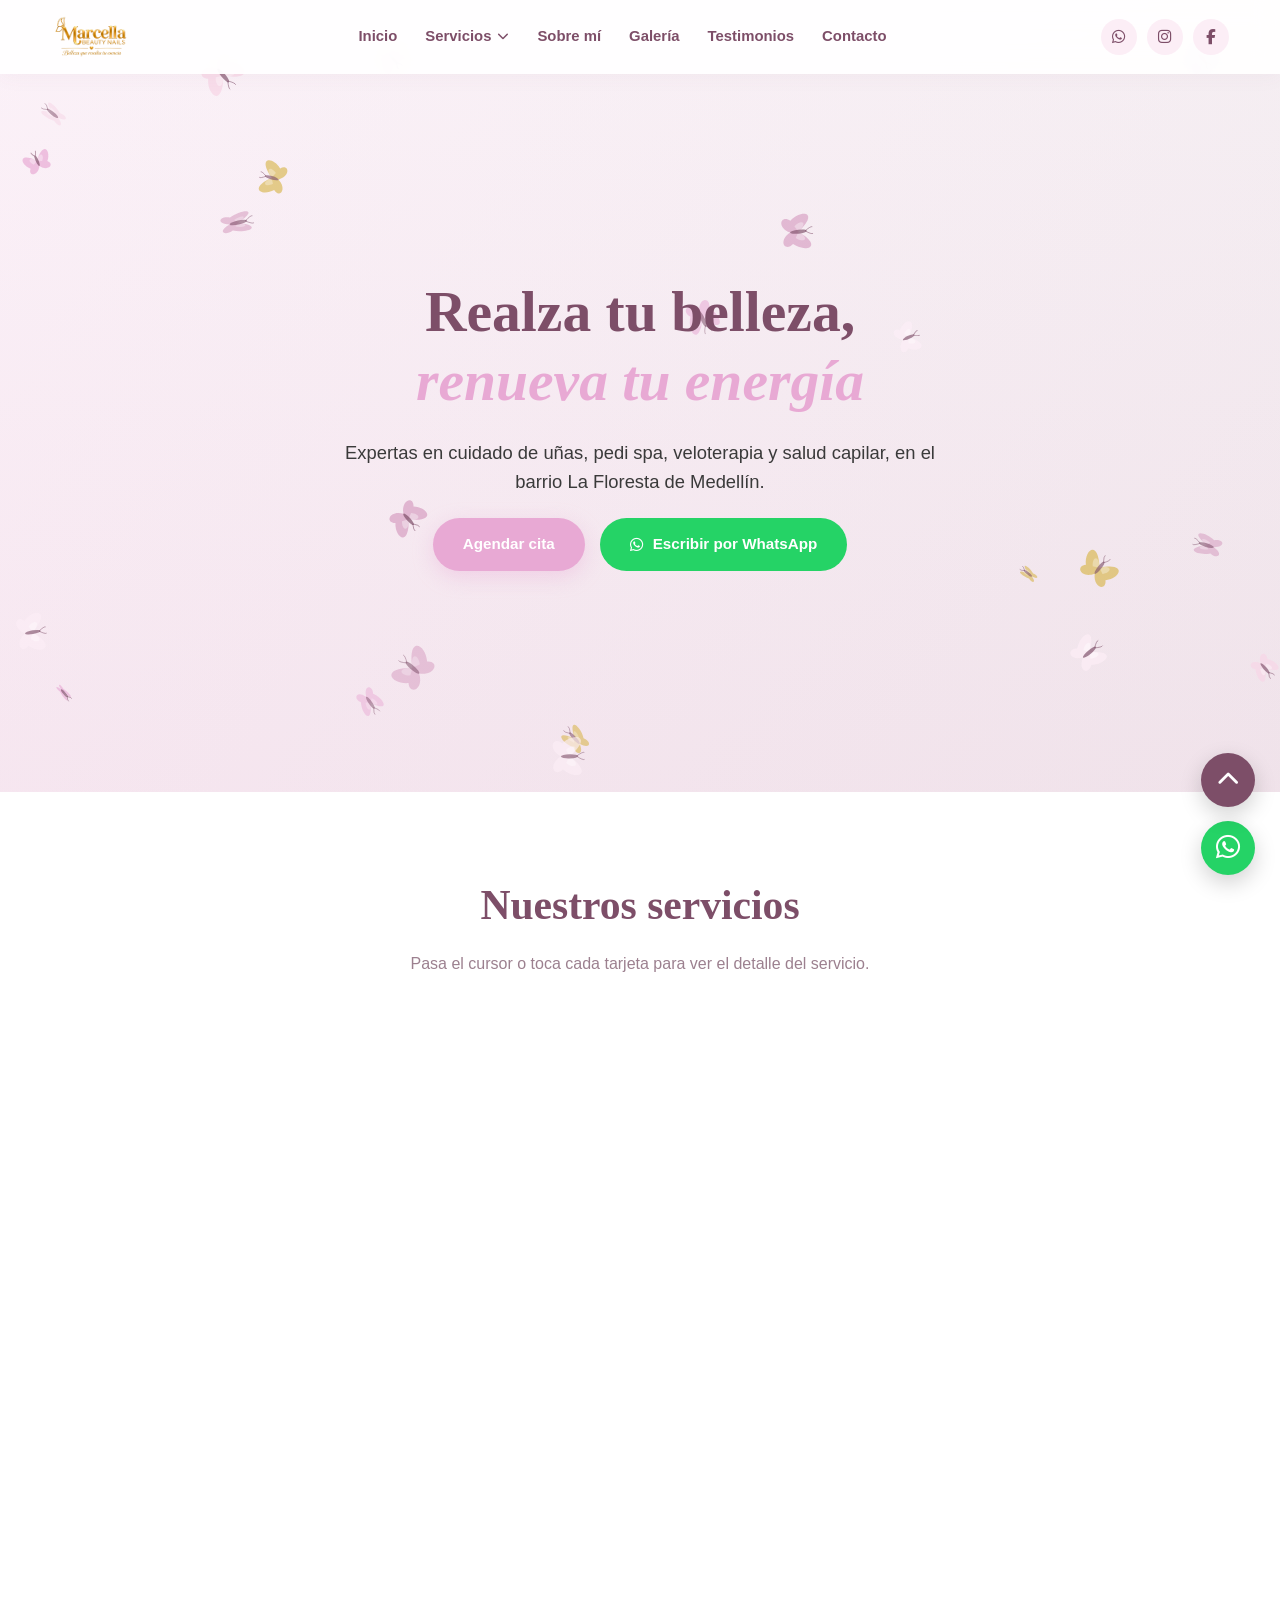
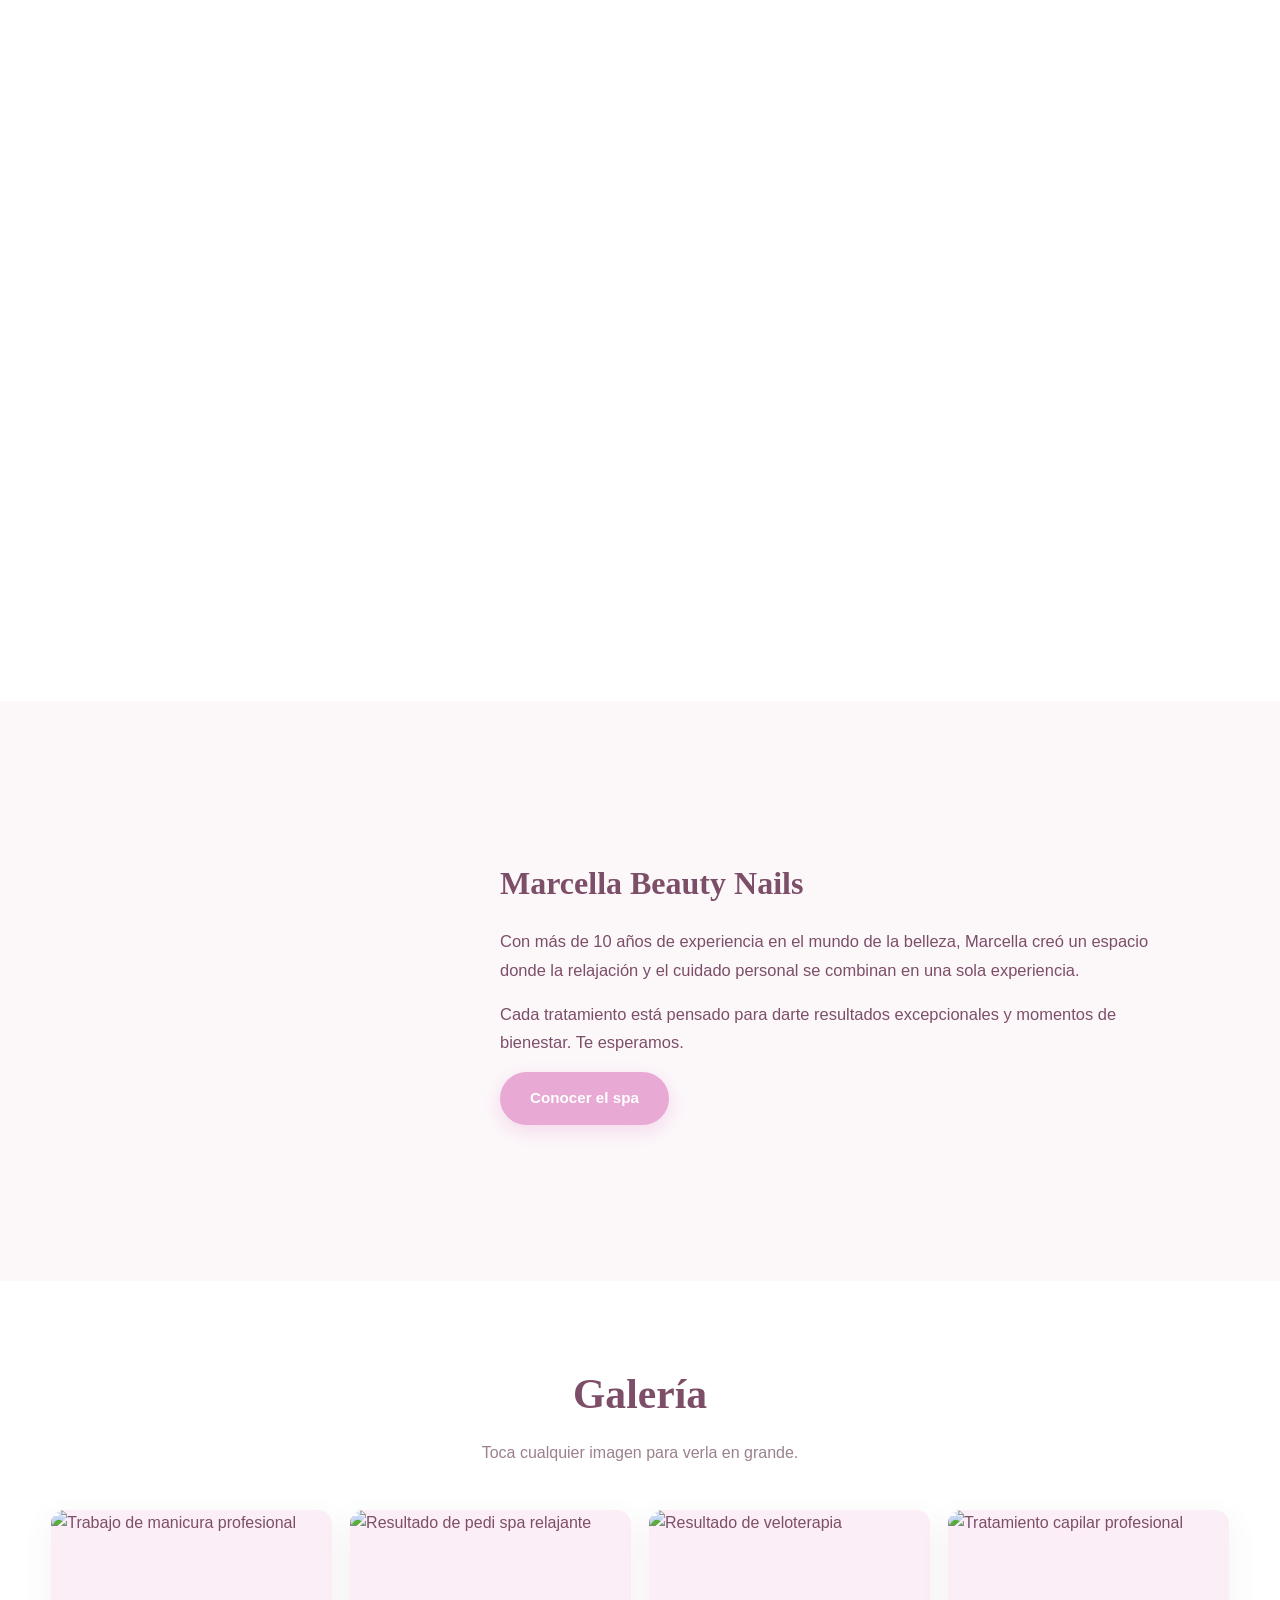
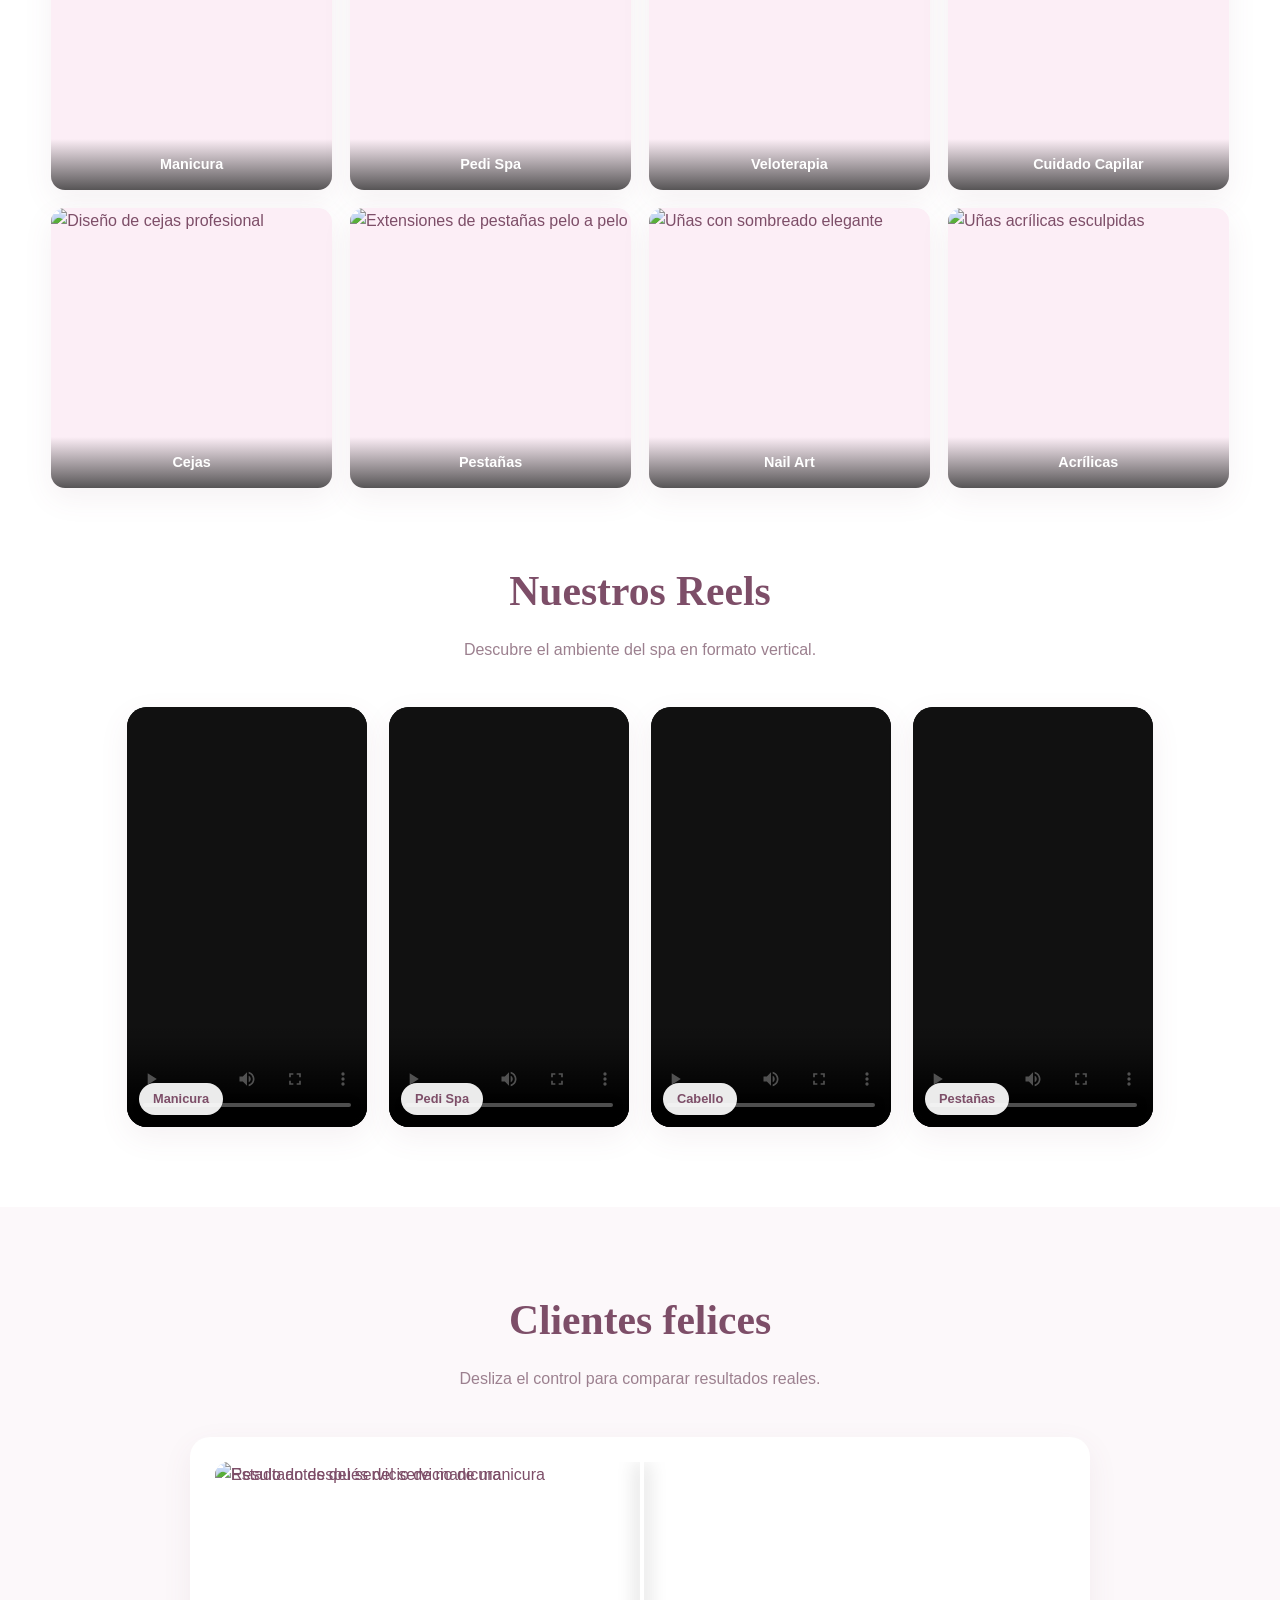
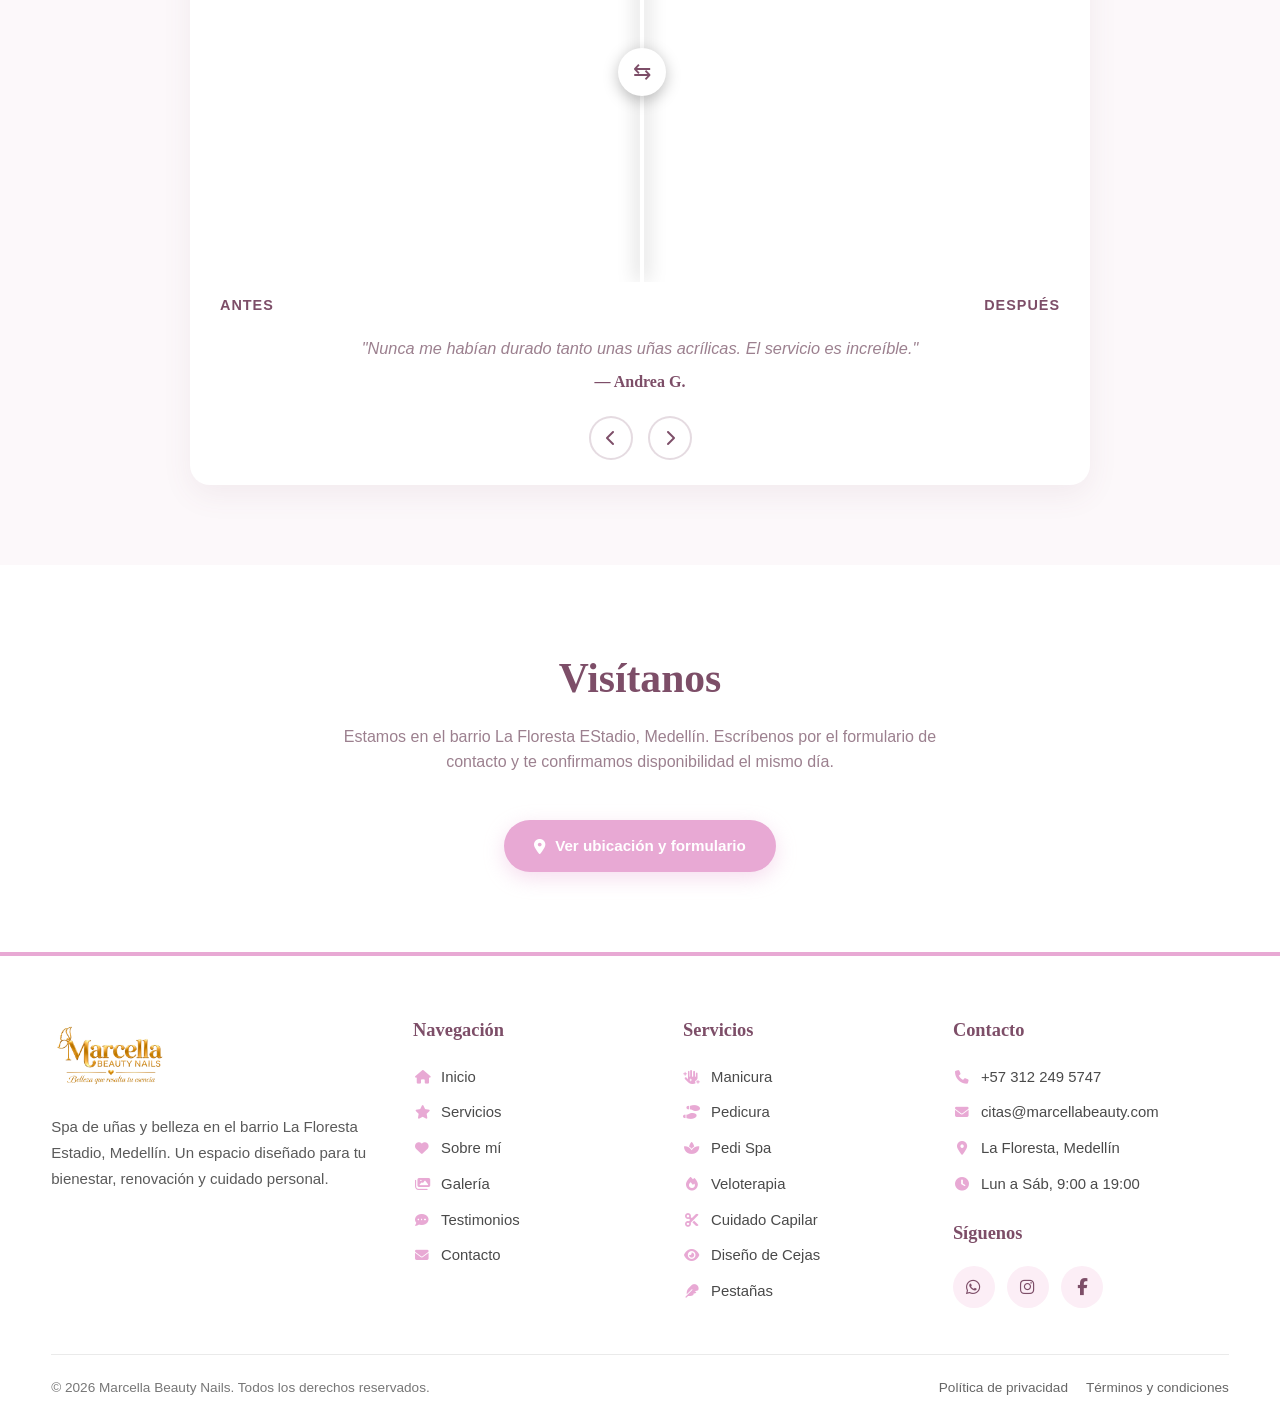
==== index.html @ b8d03c91 "Mejoras de diseño e interactividad aplicadas por Antigravity" ====
<!DOCTYPE html>
<html lang="es">
<head>
  <meta charset="UTF-8" />
  <meta name="viewport" content="width=device-width, initial-scale=1.0" />

  <!-- ================= SEO LOCAL + OPEN GRAPH ================= -->
  <title>Marcella Beauty Nails | Spa de uñas y belleza en Medellín</title>
  <meta name="description" content="Spa de uñas y belleza en el barrio La Floresta, Medellín. Manicura, pedicura, pedi spa, veloterapia, cabello, cejas y pestañas." />
  <meta property="og:title" content="Marcella Beauty Nails | Spa de uñas y belleza en Medellín" />
  <meta property="og:description" content="Spa de uñas y belleza en el barrio La Floresta, Medellín." />
  <meta property="og:image" content="https://images.unsplash.com/photo-1604654894610-df63bc536371?w=1200" />
  <meta property="og:type" content="website" />
  <meta name="geo.region" content="CO-ANT" />
  <meta name="geo.placename" content="Medellín" />
  <meta name="geo.position" content="6.2608;-75.5986" />
  <meta name="ICBM" content="6.2608, -75.5986" />

  <!-- ================= CIBERSEGURIDAD (CSP + Headers) ================= -->
  <meta http-equiv="Content-Security-Policy" content="
    default-src 'self';
    script-src 'self' 'unsafe-inline' https://cdnjs.cloudflare.com https://cdn.jsdelivr.net;
    style-src 'self' 'unsafe-inline' https://fonts.googleapis.com https://cdnjs.cloudflare.com;
    font-src 'self' https://fonts.gstatic.com https://cdnjs.cloudflare.com data:;
    img-src 'self' data: https://images.unsplash.com https://cdn.jsdelivr.net;
    media-src 'self' https:;
    frame-src https://www.google.com https://maps.google.com;
    connect-src 'self' https://cdn.jsdelivr.net;
    object-src 'none';
    base-uri 'self';
    form-action 'self';
    frame-ancestors 'none';
    upgrade-insecure-requests;
  " />
  <meta http-equiv="X-Content-Type-Options" content="nosniff" />
  <meta http-equiv="X-Frame-Options" content="DENY" />
  <meta name="referrer" content="strict-origin-when-cross-origin" />

  <!-- ================= TIPOGRAFÍAS + ICONOS ================= -->
  <link rel="preconnect" href="https://fonts.googleapis.com" />
  <link rel="preconnect" href="https://fonts.gstatic.com" crossorigin />
  <link href="https://fonts.googleapis.com/css2?family=Playfair+Display:ital,wght@0,400;0,700;1,400;1,700&family=Raleway:wght@300;400;500;600;700&display=swap" rel="stylesheet" />
  <link rel="stylesheet" href="https://cdnjs.cloudflare.com/ajax/libs/font-awesome/6.5.2/css/all.min.css" crossorigin="anonymous" referrerpolicy="no-referrer" />

  <!-- Estilos del sitio -->
  <link rel="stylesheet" href="style.css" />

  <!-- ================= [ CRM/CRO SLOT 1 ] PÍXELES EN HEAD =================
       Insertar aquí: Google Ads, Facebook Pixel, TikTok Pixel, GTM
       Ej: <script async src="https://www.googletagmanager.com/gtag/js?id=G-XXXX"></script>
       ======================================================================= -->
</head>

<body>

  <!-- ============================================================
       HEADER FIJO - IDÉNTICO EN TODAS LAS PÁGINAS
       ============================================================ -->
  <header class="header">
    <div class="container">

      <!-- Logotipo (logo dorado SIN contenedor circular) -->
      <div class="logo">
        <a href="index.html#inicio" class="logo-link" aria-label="Ir al inicio">
          <img src="img/logo_transparente_dorado_spa.png" alt="Marcella Beauty Nails - Spa de uñas en Medellín" class="logo-img" />
          <span class="logo-text"><span></span></span>
        </a>
      </div>

      <!-- Menú de navegación -->
      <nav class="nav" id="nav" aria-label="Menú principal">
        <ul>
          <li><a href="index.html#inicio">Inicio</a></li>
          <li class="dropdown">
            <a href="#" class="dropdown-toggle" aria-haspopup="true" aria-expanded="false">
              Servicios <i class="fa-solid fa-chevron-down" aria-hidden="true"></i>
            </a>
            <ul class="dropdown-menu">
              <li><a href="manicura.html">Manicura</a></li>
              <li><a href="pedicura.html">Pedicura</a></li>
              <li><a href="pedi_spa.html">Pedi Spa</a></li>
              <li><a href="veloterapia.html">Veloterapia</a></li>
              <li><a href="cabello.html">Cuidado Capilar</a></li>
              <li><a href="cejas.html">Diseño de Cejas</a></li>
              <li><a href="pestanas.html">Pestañas</a></li>
            </ul>
          </li>
          <li><a href="index.html#sobre-mi">Sobre mí</a></li>
          <li><a href="index.html#galeria">Galería</a></li>
          <li><a href="index.html#testimonios">Testimonios</a></li>
          <li><a href="contacto.html">Contacto</a></li>
        </ul>

        <!-- Redes sociales dentro del menú (solo móvil) -->
        <div class="nav-redes-movil">
          <a href="https://wa.me/573122495747" target="_blank" rel="noopener noreferrer" aria-label="WhatsApp"><i class="fa-brands fa-whatsapp"></i></a>
          <a href="https://www.instagram.com/marcellabeautynails" target="_blank" rel="noopener noreferrer" aria-label="Instagram"><i class="fa-brands fa-instagram"></i></a>
          <a href="https://www.facebook.com/marcellabeautynails" target="_blank" rel="noopener noreferrer" aria-label="Facebook"><i class="fa-brands fa-facebook-f"></i></a>
        </div>
      </nav>

      <!-- Redes sociales del navegador -->
      <div class="header-redes">
        <a href="https://wa.me/573122495747" class="red-whatsapp" target="_blank" rel="noopener noreferrer" aria-label="WhatsApp"><i class="fa-brands fa-whatsapp"></i></a>
        <a href="https://www.instagram.com/marcellabeautynails" class="red-instagram" target="_blank" rel="noopener noreferrer" aria-label="Instagram"><i class="fa-brands fa-instagram"></i></a>
        <a href="https://www.facebook.com/marcellabeautynails" class="red-facebook" target="_blank" rel="noopener noreferrer" aria-label="Facebook"><i class="fa-brands fa-facebook-f"></i></a>
      </div>

      <!-- Botón menú móvil -->
      <button class="menu-toggle" id="menu-toggle" aria-label="Abrir menú" aria-expanded="false" aria-controls="nav">
        <i class="fa-solid fa-bars"></i>
      </button>
    </div>
  </header>

  <main>

    <!-- ============================================================
         HERO BANNER PRINCIPAL (con Particles.js / Mariposas)
         ============================================================ -->
    <section id="inicio" class="hero" aria-label="Portada principal">
      <div id="particles-js" aria-hidden="true"></div>
      <div class="hero-content">
        <h1 class="animate-up">Realza tu belleza, <span>renueva tu energía</span></h1>
        <p class="animate-up">Expertas en cuidado de uñas, pedi spa, veloterapia y salud capilar, en el barrio La Floresta de Medellín.</p>
        <div class="hero-acciones animate-up">
          <a href="contacto.html" class="btn btn-primary">Agendar cita</a>
          <a href="https://wa.me/573122495747?text=Hola%20Marcella%20Beauty%20Nails,%20deseo%20agendar%20una%20cita."
             class="btn btn-whatsapp" target="_blank" rel="noopener noreferrer">
            <i class="fa-brands fa-whatsapp"></i> Escribir por WhatsApp
          </a>
        </div>
      </div>
    </section>

    <!-- ============================================================
         SERVICIOS (Tarjetas Flip 3D suaves 1.2s)
         ============================================================ -->
    <section id="servicios" class="section">
      <div class="container">
        <h2 class="section-title">Nuestros servicios</h2>
        <p class="section-subtitle">Pasa el cursor o toca cada tarjeta para ver el detalle del servicio.</p>

        <div class="services-grid">

          <!-- Manicura -->
          <article class="flip-card" tabindex="0" role="button" aria-label="Manicura, pulsa para ver detalles">
            <div class="flip-card-inner">
              <div class="flip-card-front">
                <div class="card-image-wrapper">
                  <img src="https://images.unsplash.com/photo-1604654894610-df63bc536371?w=800&q=80" alt="Servicio de Manicura premium en Medellín" class="service-img" loading="lazy" />
                  <div class="service-overlay">
                    <i class="fa-solid fa-hand-sparkles"></i>
                    <h3>Manicura</h3>
                  </div>
                  <span class="card-hint"><i class="fa-solid fa-hand-pointer"></i> Toca para ver más</span>
                </div>
              </div>
              <div class="flip-card-back">
                <h3>Manicura premium</h3>
                <p>Diseños exclusivos, esmaltado semipermanente y uñas acrílicas y esculpidas con productos de alta calidad.</p>
                <a href="manicura.html" class="service-link">Ver detalles <i class="fa-solid fa-arrow-right"></i></a>
              </div>
            </div>
          </article>

          <!-- Pedicura -->
          <article class="flip-card" tabindex="0" role="button" aria-label="Pedicura, pulsa para ver detalles">
            <div class="flip-card-inner">
              <div class="flip-card-front">
                <div class="card-image-wrapper">
                  <img src="https://images.unsplash.com/photo-1519014816548-bf5fe059798b?w=800&q=80" alt="Servicio de Pedicura profesional" class="service-img" loading="lazy" />
                  <div class="service-overlay">
                    <i class="fa-solid fa-shoe-prints"></i>
                    <h3>Pedicura</h3>
                  </div>
                  <span class="card-hint"><i class="fa-solid fa-hand-pointer"></i> Toca para ver más</span>
                </div>
              </div>
              <div class="flip-card-back">
                <h3>Pedicura profesional</h3>
                <p>Limpieza profunda y embellecimiento de tus pies con técnicas avanzadas de exfoliación y limado.</p>
                <a href="pedicura.html" class="service-link">Ver detalles <i class="fa-solid fa-arrow-right"></i></a>
              </div>
            </div>
          </article>

          <!-- Pedi Spa -->
          <article class="flip-card" tabindex="0" role="button" aria-label="Pedi Spa, pulsa para ver detalles">
            <div class="flip-card-inner">
              <div class="flip-card-front">
                <div class="card-image-wrapper">
                  <img src="https://images.unsplash.com/photo-1600334089648-b0d9d3028eb2?w=800&q=80" alt="Ritual Pedi Spa relajante" class="service-img" loading="lazy" />
                  <div class="service-overlay">
                    <i class="fa-solid fa-spa"></i>
                    <h3>Pedi Spa</h3>
                  </div>
                  <span class="card-hint"><i class="fa-solid fa-hand-pointer"></i> Toca para ver más</span>
                </div>
              </div>
              <div class="flip-card-back">
                <h3>Ritual Pedi Spa</h3>
                <p>Inmersión aromática, exfoliación, mascarilla hidratante y masaje de reflexología podal.</p>
                <a href="pedi_spa.html" class="service-link">Ver detalles <i class="fa-solid fa-arrow-right"></i></a>
              </div>
            </div>
          </article>

          <!-- Veloterapia -->
          <article class="flip-card" tabindex="0" role="button" aria-label="Veloterapia, pulsa para ver detalles">
            <div class="flip-card-inner">
              <div class="flip-card-front">
                <div class="card-image-wrapper">
                  <img src="https://images.unsplash.com/photo-1560066984-138dadb4c035?w=800&q=80" alt="Servicio de Veloterapia capilar" class="service-img" loading="lazy" />
                  <div class="service-overlay">
                    <i class="fa-solid fa-fire"></i>
                    <h3>Veloterapia</h3>
                  </div>
                  <span class="card-hint"><i class="fa-solid fa-hand-pointer"></i> Toca para ver más</span>
                </div>
              </div>
              <div class="flip-card-back">
                <h3>Veloterapia capilar</h3>
                <p>Sella las puntas abiertas con calor de vela y devuelve brillo y fuerza sin cortar el largo.</p>
                <a href="veloterapia.html" class="service-link">Ver detalles <i class="fa-solid fa-arrow-right"></i></a>
              </div>
            </div>
          </article>

          <!-- Cuidado Capilar -->
          <article class="flip-card" tabindex="0" role="button" aria-label="Cuidado Capilar, pulsa para ver detalles">
            <div class="flip-card-inner">
              <div class="flip-card-front">
                <div class="card-image-wrapper">
                  <img src="https://images.unsplash.com/photo-1522337360788-8b13dee7a37e?w=800&q=80" alt="Tratamiento de Cuidado Capilar" class="service-img" loading="lazy" />
                  <div class="service-overlay">
                    <i class="fa-solid fa-scissors"></i>
                    <h3>Cuidado Capilar</h3>
                  </div>
                  <span class="card-hint"><i class="fa-solid fa-hand-pointer"></i> Toca para ver más</span>
                </div>
              </div>
              <div class="flip-card-back">
                <h3>Tratamientos capilares</h3>
                <p>Aminoácidos, queratina, colágeno y nanoterapia para reparar la fibra capilar desde adentro.</p>
                <a href="cabello.html" class="service-link">Ver detalles <i class="fa-solid fa-arrow-right"></i></a>
              </div>
            </div>
          </article>

          <!-- Diseño de Cejas -->
          <article class="flip-card" tabindex="0" role="button" aria-label="Diseño de Cejas, pulsa para ver detalles">
            <div class="flip-card-inner">
              <div class="flip-card-front">
                <div class="card-image-wrapper">
                  <img src="https://images.unsplash.com/photo-1583001931096-959e9a1a6223?w=800&q=80" alt="Servicio de Diseño de Cejas" class="service-img" loading="lazy" />
                  <div class="service-overlay">
                    <i class="fa-solid fa-eye"></i>
                    <h3>Diseño de Cejas</h3>
                  </div>
                  <span class="card-hint"><i class="fa-solid fa-hand-pointer"></i> Toca para ver más</span>
                </div>
              </div>
              <div class="flip-card-back">
                <h3>Diseño de cejas</h3>
                <p>Depilación con hilo, henna, micropigmentación y laminado para enmarcar tu mirada.</p>
                <a href="cejas.html" class="service-link">Ver detalles <i class="fa-solid fa-arrow-right"></i></a>
              </div>
            </div>
          </article>

          <!-- Pestañas -->
          <article class="flip-card" tabindex="0" role="button" aria-label="Pestañas, pulsa para ver detalles">
            <div class="flip-card-inner">
              <div class="flip-card-front">
                <div class="card-image-wrapper">
                  <img src="https://images.unsplash.com/photo-1587909209111-5097ee578ec3?w=800&q=80" alt="Extensiones de Pestañas pelo a pelo" class="service-img" loading="lazy" />
                  <div class="service-overlay">
                    <i class="fa-solid fa-feather"></i>
                    <h3>Pestañas</h3>
                  </div>
                  <span class="card-hint"><i class="fa-solid fa-hand-pointer"></i> Toca para ver más</span>
                </div>
              </div>
              <div class="flip-card-back">
                <h3>Pestañas</h3>
                <p>Extensiones pelo a pelo, lifting, tinte y laminado con productos hipoalergénicos.</p>
                <a href="pestanas.html" class="service-link">Ver detalles <i class="fa-solid fa-arrow-right"></i></a>
              </div>
            </div>
          </article>

        </div>
      </div>
    </section>

    <!-- ============================================================
         SOBRE MÍ
         ============================================================ -->
    <section id="sobre-mi" class="section section-alt">
      <div class="container">
        <div class="about-container">

          <article class="flip-card perfil-card" tabindex="0" role="button" aria-label="Tarjeta de Marcella, pulsa para ver su historia">
            <div class="flip-card-inner">
              <div class="flip-card-front">
                <div class="card-image-wrapper">
                  <img src="https://images.unsplash.com/photo-1595950653106-6c9ebd614d3a?w=800&q=80" alt="Marcella, fundadora del spa" class="service-img" loading="lazy" />
                  <div class="service-overlay">
                    <i class="fa-solid fa-heart"></i>
                    <h3>Marcella</h3>
                    <p class="overlay-rol">Fundadora del spa</p>
                  </div>
                  <span class="card-hint"><i class="fa-solid fa-hand-pointer"></i> Toca para ver más</span>
                </div>
              </div>
              <div class="flip-card-back">
                <h3>Su historia</h3>
                <p>Más de 10 años dedicados a la belleza y al cuidado de las manos. Cada cita es un momento pensado para ti.</p>
                <a href="contacto.html" class="service-link">Agendar cita <i class="fa-solid fa-arrow-right"></i></a>
              </div>
            </div>
          </article>

          <div class="about-text-block">
            <h2>Marcella Beauty Nails</h2>
            <p>Con más de 10 años de experiencia en el mundo de la belleza, Marcella creó un espacio donde la relajación y el cuidado personal se combinan en una sola experiencia.</p>
            <p>Cada tratamiento está pensado para darte resultados excepcionales y momentos de bienestar. Te esperamos.</p>
            <a href="contacto.html" class="btn btn-primary">Conocer el spa</a>
          </div>
        </div>
      </div>
    </section>

    <!-- ============================================================
         GALERÍA (con Modal expandible)
         ============================================================ -->
    <section id="galeria" class="section">
      <div class="container">
        <h2 class="section-title">Galería</h2>
        <p class="section-subtitle">Toca cualquier imagen para verla en grande.</p>

        <div class="gallery-grid">
          <div class="gallery-item" data-title="Trabajo de Manicura" tabindex="0" role="button" aria-label="Ver imagen Trabajo de Manicura en grande">
            <img src="https://images.unsplash.com/photo-1604654894610-df63bc536371?w=800&q=80" alt="Trabajo de manicura profesional" loading="lazy" />
            <span class="gallery-caption">Manicura</span>
          </div>
          <div class="gallery-item" data-title="Pedi Spa Relajante" tabindex="0" role="button" aria-label="Ver imagen Pedi Spa Relajante en grande">
            <img src="https://images.unsplash.com/photo-1600334089648-b0d9d3028eb2?w=800&q=80" alt="Resultado de pedi spa relajante" loading="lazy" />
            <span class="gallery-caption">Pedi Spa</span>
          </div>
          <div class="gallery-item" data-title="Resultado de Veloterapia" tabindex="0" role="button" aria-label="Ver imagen Resultado de Veloterapia en grande">
            <img src="https://images.unsplash.com/photo-1560066984-138dadb4c035?w=800&q=80" alt="Resultado de veloterapia" loading="lazy" />
            <span class="gallery-caption">Veloterapia</span>
          </div>
          <div class="gallery-item" data-title="Tratamiento Capilar" tabindex="0" role="button" aria-label="Ver imagen Tratamiento Capilar en grande">
            <img src="https://images.unsplash.com/photo-1522337360788-8b13dee7a37e?w=800&q=80" alt="Tratamiento capilar profesional" loading="lazy" />
            <span class="gallery-caption">Cuidado Capilar</span>
          </div>
          <div class="gallery-item" data-title="Diseño de Cejas" tabindex="0" role="button" aria-label="Ver imagen Diseño de Cejas en grande">
            <img src="https://images.unsplash.com/photo-1583001931096-959e9a1a6223?w=800&q=80" alt="Diseño de cejas profesional" loading="lazy" />
            <span class="gallery-caption">Cejas</span>
          </div>
          <div class="gallery-item" data-title="Extensiones de Pestañas" tabindex="0" role="button" aria-label="Ver imagen Extensiones de Pestañas en grande">
            <img src="https://images.unsplash.com/photo-1587909209111-5097ee578ec3?w=800&q=80" alt="Extensiones de pestañas pelo a pelo" loading="lazy" />
            <span class="gallery-caption">Pestañas</span>
          </div>
          <div class="gallery-item" data-title="Uñas con Sombreado" tabindex="0" role="button" aria-label="Ver imagen Uñas con Sombreado en grande">
            <img src="https://images.unsplash.com/photo-1632345031435-8727f6897d53?w=800&q=80" alt="Uñas con sombreado elegante" loading="lazy" />
            <span class="gallery-caption">Nail Art</span>
          </div>
          <div class="gallery-item" data-title="Uñas Acrílicas" tabindex="0" role="button" aria-label="Ver imagen Uñas Acrílicas en grande">
            <img src="https://images.unsplash.com/photo-1610992015732-2449b76344bc?w=800&q=80" alt="Uñas acrílicas esculpidas" loading="lazy" />
            <span class="gallery-caption">Acrílicas</span>
          </div>
        </div>

        <!-- ============================================================
             VIDEOS VERTICALES (Reels) - 4 contenedores nativos HTML5
             ============================================================ -->
        <h2 class="section-title" style="margin-top:70px;">Nuestros Reels</h2>
        <p class="section-subtitle">Descubre el ambiente del spa en formato vertical.</p>

        <div class="videos-grid">
          <div class="video-item">
            <video controls preload="metadata" playsinline poster="https://images.unsplash.com/photo-1604654894610-df63bc536371?w=600&q=80">
              <source src="videos/reel-manicura.mp4" type="video/mp4" />
              Tu navegador no soporta el elemento video.
            </video>
            <span class="video-label">Manicura</span>
          </div>
          <div class="video-item">
            <video controls preload="metadata" playsinline poster="https://images.unsplash.com/photo-1600334089648-b0d9d3028eb2?w=600&q=80">
              <source src="videos/reel-pedispa.mp4" type="video/mp4" />
              Tu navegador no soporta el elemento video.
            </video>
            <span class="video-label">Pedi Spa</span>
          </div>
          <div class="video-item">
            <video controls preload="metadata" playsinline poster="https://images.unsplash.com/photo-1522337360788-8b13dee7a37e?w=600&q=80">
              <source src="videos/reel-cabello.mp4" type="video/mp4" />
              Tu navegador no soporta el elemento video.
            </video>
            <span class="video-label">Cabello</span>
          </div>
          <div class="video-item">
            <video controls preload="metadata" playsinline poster="https://images.unsplash.com/photo-1587909209111-5097ee578ec3?w=600&q=80">
              <source src="videos/reel-pestanas.mp4" type="video/mp4" />
              Tu navegador no soporta el elemento video.
            </video>
            <span class="video-label">Pestañas</span>
          </div>
        </div>
      </div>
    </section>

    <!-- ============================================================
         TESTIMONIOS - Carrusel Antes y Después
         ============================================================ -->
    <section id="testimonios" class="section section-alt">
      <div class="container">
        <h2 class="section-title">Clientes felices</h2>
        <p class="section-subtitle">Desliza el control para comparar resultados reales.</p>

        <div class="antes-despues">
          <div class="ad-slider" id="ad-slider" role="slider" aria-label="Comparador Antes y Después" aria-valuemin="0" aria-valuemax="100" aria-valuenow="50" tabindex="0">
            <img class="ad-img despues" id="ad-despues" src="https://images.unsplash.com/photo-1604654894610-df63bc536371?w=1200&q=80" alt="Resultado después del servicio de manicura" />
            <img class="ad-img antes"   id="ad-antes"   src="https://images.unsplash.com/photo-1610992015732-2449b76344bc?w=1200&q=80" alt="Estado antes del servicio de manicura" />
            <div class="ad-handle" id="ad-handle" aria-hidden="true"></div>
          </div>
          <div class="ad-labels"><span>ANTES</span><span>DESPUÉS</span></div>

          <p class="testimonial-text" id="ad-testimonio">"Nunca me habían durado tanto unas uñas acrílicas. El servicio es increíble."</p>
          <p class="testimonial-author" id="ad-autor">— Andrea G.</p>

          <div class="ad-nav">
            <button type="button" class="ad-prev" aria-label="Testimonio anterior"><i class="fa-solid fa-chevron-left"></i></button>
            <button type="button" class="ad-next" aria-label="Testimonio siguiente"><i class="fa-solid fa-chevron-right"></i></button>
          </div>
        </div>
      </div>
    </section>

    <!-- ============================================================
         ACCESO A CONTACTO / UBICACIÓN
         ============================================================ -->
    <section class="section" id="ubicacion">
      <div class="container">
        <h2 class="section-title">Visítanos</h2>
        <p class="section-subtitle">Estamos en el barrio La Floresta EStadio, Medellín. Escríbenos por el formulario de contacto y te confirmamos disponibilidad el mismo día.</p>
        <div style="text-align:center;">
          <a href="contacto.html" class="btn btn-primary">
            <i class="fa-solid fa-location-dot"></i> Ver ubicación y formulario
          </a>
        </div>
      </div>
    </section>

  </main>

  <!-- ============================================================
       FOOTER BLANCO - IDÉNTICO EN TODAS LAS PÁGINAS
       ============================================================ -->
  <footer class="footer">
    <div class="container">
      <div class="footer-columns-grid">

        <!-- Columna 1: Marca -->
        <div class="footer-col footer-brand">
          <a href="index.html#inicio" aria-label="Ir al inicio">
            <img src="img/logo_transparente_dorado_spa.png" alt="Marcella Beauty Nails - Logo dorado" class="footer-logo" />
          </a>
          <p>Spa de uñas y belleza en el barrio La Floresta Estadio, Medellín. Un espacio diseñado para tu bienestar, renovación y cuidado personal.</p>
        </div>

        <!-- Columna 2: Navegación -->
        <div class="footer-col">
          <h3>Navegación</h3>
          <ul class="footer-menu">
            <li><a href="index.html#inicio"><i class="fa-solid fa-house"></i> Inicio</a></li>
            <li><a href="index.html#servicios"><i class="fa-solid fa-star"></i> Servicios</a></li>
            <li><a href="index.html#sobre-mi"><i class="fa-solid fa-heart"></i> Sobre mí</a></li>
            <li><a href="index.html#galeria"><i class="fa-solid fa-images"></i> Galería</a></li>
            <li><a href="index.html#testimonios"><i class="fa-solid fa-comment-dots"></i> Testimonios</a></li>
            <li><a href="contacto.html"><i class="fa-solid fa-envelope"></i> Contacto</a></li>
          </ul>
        </div>

        <!-- Columna 3: Servicios -->
        <div class="footer-col">
          <h3>Servicios</h3>
          <ul class="footer-menu">
            <li><a href="manicura.html"><i class="fa-solid fa-hand-sparkles"></i> Manicura</a></li>
            <li><a href="pedicura.html"><i class="fa-solid fa-shoe-prints"></i> Pedicura</a></li>
            <li><a href="pedi_spa.html"><i class="fa-solid fa-spa"></i> Pedi Spa</a></li>
            <li><a href="veloterapia.html"><i class="fa-solid fa-fire"></i> Veloterapia</a></li>
            <li><a href="cabello.html"><i class="fa-solid fa-scissors"></i> Cuidado Capilar</a></li>
            <li><a href="cejas.html"><i class="fa-solid fa-eye"></i> Diseño de Cejas</a></li>
            <li><a href="pestanas.html"><i class="fa-solid fa-feather"></i> Pestañas</a></li>
          </ul>
        </div>

        <!-- Columna 4: Contacto + Redes -->
        <div class="footer-col">
          <h3>Contacto</h3>
          <ul class="footer-menu">
            <li><a href="tel:+573122495747"><i class="fa-solid fa-phone"></i> +57 312 249 5747</a></li>
            <li><a href="mailto:citas@marcellabeauty.com"><i class="fa-solid fa-envelope"></i> citas@marcellabeauty.com</a></li>
            <li><a href="https://maps.google.com/?q=Marcella+Beauty+Nails+La+Floresta+Medellin" target="_blank" rel="noopener noreferrer"><i class="fa-solid fa-location-dot"></i> La Floresta, Medellín</a></li>
            <li><a href="contacto.html"><i class="fa-solid fa-clock"></i> Lun a Sáb, 9:00 a 19:00</a></li>
          </ul>

          <h3 class="footer-siguenos-titulo">Síguenos</h3>
          <div class="footer-social-icons">
            <a href="https://wa.me/573122495747" class="red-whatsapp" target="_blank" rel="noopener noreferrer" aria-label="WhatsApp"><i class="fa-brands fa-whatsapp"></i></a>
            <a href="https://www.instagram.com/marcellabeautynails" class="red-instagram" target="_blank" rel="noopener noreferrer" aria-label="Instagram"><i class="fa-brands fa-instagram"></i></a>
            <a href="https://www.facebook.com/marcellabeautynails" class="red-facebook" target="_blank" rel="noopener noreferrer" aria-label="Facebook"><i class="fa-brands fa-facebook-f"></i></a>
          </div>
        </div>
      </div>

      <div class="footer-bottom">
        <p>&copy; 2026 Marcella Beauty Nails. Todos los derechos reservados.</p>
        <nav aria-label="Enlaces legales">
          <a href="politicas_privacidad.pdf" target="_blank" rel="noopener noreferrer">Política de privacidad</a>
          <a href="terminos_condiciones.pdf" target="_blank" rel="noopener noreferrer">Términos y condiciones</a>
        </nav>
      </div>
    </div>
  </footer>

  <!-- ============================================================
       MODAL GALERÍA
       ============================================================ -->
  <div class="modal-galeria" id="modal-galeria" role="dialog" aria-modal="true" aria-labelledby="modal-titulo">
    <div class="modal-content">
      <button type="button" class="modal-close" id="modal-close" aria-label="Cerrar imagen">
        <i class="fa-solid fa-xmark"></i>
      </button>
      <img id="modal-img" src="" alt="" />
      <h3 class="modal-title" id="modal-titulo"></h3>
    </div>
  </div>

  <!-- ============================================================
       BOTONES FLOTANTES
       ============================================================ -->
  <div class="scroll-buttons-container">
    <a href="https://wa.me/573122495747?text=Hola%20Marcella%20Beauty%20Nails,%20deseo%20agendar%20una%20cita."
       class="btn-float float-whatsapp" target="_blank" rel="noopener noreferrer" aria-label="Escribir por WhatsApp">
      <i class="fa-brands fa-whatsapp"></i>
    </a>
    <button type="button" class="btn-float float-top" id="btnArriba" aria-label="Volver arriba">
      <i class="fa-solid fa-chevron-up"></i>
    </button>
  </div>

  <!-- ================= LIBRERÍAS EXTERNAS (defer / async) ================= -->
  <script defer src="https://cdn.jsdelivr.net/particles.js/2.0.0/particles.min.js"></script>
  <script defer src="script.js"></script>

  <!-- ================= [ CRM/CRO SLOT 2 ] PÍXELES AL CIERRE =================
       Insertar aquí: Hotjar, Microsoft Clarity, chatbox (Tidio/Crisp), eventos de conversión
       Ej: <script async src="https://static.hotjar.com/c/hotjar-XXXX.js?sv=6"></script>
       ======================================================================== -->
</body>
</html>
---- style.css ----
/* =========================================================================
   MARCELLA BEAUTY NAILS - HOJA DE ESTILOS ÚNICA v2
   Corrección de páginas de detalle + coherencia visual
   ========================================================================= */

/* ================= 01. VARIABLES Y RESET ================= */
:root {
  --color-principal: #e8a9d4;
  --color-secundario: #7d4e68;
  --color-acento: #fceef6;
  --color-blanco: #ffffff;
  --color-gris-claro: #fcf8fa;
  --color-texto-suave: #9c808f;
  --color-grafito: #3a3a3a;
  --color-whatsapp: #25d366;
  --color-whatsapp-hover: #20ba59;
  --fuente-titulos: 'Playfair Display', Georgia, serif;
  --fuente-cuerpo: 'Raleway', 'Segoe UI', sans-serif;
  --transicion: all 0.3s cubic-bezier(0.25, 0.8, 0.25, 1);
  --transicion-lenta: transform 1.2s ease-in-out;
  --sombra-premium: 0 10px 30px rgba(125, 78, 104, 0.08);
  --sombra-hover: 0 15px 35px rgba(125, 78, 104, 0.15);
  --radio: 16px;
  /* [MEJORA PASO 5]: Altura proporcional reducida del header (de 100px a 76px) para un diseño más estilizado */
  --alto-header: 76px;
}

* { margin: 0; padding: 0; box-sizing: border-box; }

html {
  scroll-behavior: smooth;
  font-size: 16px;
  scroll-padding-top: var(--alto-header);
}

body {
  font-family: var(--fuente-cuerpo);
  color: var(--color-secundario);
  background-color: var(--color-blanco);
  line-height: 1.6;
  overflow-x: hidden;
}

img { max-width: 100%; height: auto; display: block; }
a { text-decoration: none; color: inherit; }
ul { list-style: none; }
button { font-family: inherit; cursor: pointer; }

/* ================= 02. UTILIDADES BASE ================= */
.container { width: min(1200px, 92%); margin: 0 auto; }

.section { padding: 80px 0; }
.section-alt { background-color: var(--color-gris-claro); }

.section-title {
  font-family: var(--fuente-titulos);
  font-size: clamp(1.9rem, 4vw, 2.6rem);
  text-align: center;
  margin-bottom: 12px;
  color: var(--color-secundario);
}

.section-subtitle {
  text-align: center;
  color: var(--color-texto-suave);
  max-width: 640px;
  margin: 0 auto 45px;
  font-size: 1rem;
}

.btn {
  display: inline-flex;
  align-items: center;
  justify-content: center;
  gap: 10px;
  padding: 14px 30px;
  border-radius: 50px;
  font-weight: 600;
  font-size: 0.95rem;
  border: none;
  transition: var(--transicion);
  cursor: pointer;
}

.btn-primary {
  background-color: var(--color-principal);
  color: var(--color-blanco);
  box-shadow: 0 6px 20px rgba(232, 169, 212, 0.4);
}
.btn-primary:hover {
  background-color: var(--color-secundario);
  transform: translateY(-4px);
  box-shadow: 0 10px 28px rgba(125, 78, 104, 0.3);
}
.btn-whatsapp {
  background-color: var(--color-whatsapp);
  color: var(--color-blanco);
}
.btn-whatsapp:hover {
  background-color: var(--color-whatsapp-hover);
  transform: translateY(-4px);
}

/* ================= 03. HEADER Y NAVEGACIÓN ================= */
/* [MEJORA PASO 5]: Reducción vertical de padding y tamaño de logo para estilizar la barra fija */
.header {
  position: fixed;
  top: 0; left: 0; width: 100%;
  background: rgba(255, 255, 255, 0.92);
  backdrop-filter: blur(12px);
  -webkit-backdrop-filter: blur(12px);
  padding: 10px 0; /* Ajustado de 16px a 10px */
  transition: var(--transicion);
  z-index: 1000;
  box-shadow: 0 2px 20px rgba(125, 78, 104, 0.05);
}
.header.scrolled { padding: 6px 0; background: rgba(255, 255, 255, 0.98); }

.header .container {
  display: flex;
  align-items: center;
  justify-content: space-between;
  gap: 20px;
  min-height: 54px;
}

.logo-link { display: flex; align-items: center; gap: 12px; }

/* [MEJORA PASO 5]: Logo estilizado y proporcional (de 150px a 54px; 46px en scroll) */
.logo-img {
  height: 54px;
  width: auto;
  object-fit: contain;
  transition: var(--transicion);
}
.header.scrolled .logo-img { height: 46px; }

.logo-text {
  font-family: var(--fuente-titulos);
  font-size: 1.4rem;
  font-weight: 700;
  color: var(--color-secundario);
  line-height: 1.1;
}
.logo-text span {
  display: block;
  font-size: 0.85rem;
  font-weight: 400;
  color: var(--color-principal);
}

.nav ul { display: flex; align-items: center; gap: 4px; }
.nav a {
  display: inline-block;
  color: var(--color-secundario);
  font-weight: 600;
  padding: 8px 12px; /* Padding vertical ajustado para equilibrio */
  font-size: 0.93rem;
  border-radius: 8px;
  transition: var(--transicion);
}
.nav a:hover, .nav a.active {
  color: var(--color-principal);
  background-color: var(--color-acento);
}

.header-redes { display: flex; align-items: center; gap: 10px; }
.header-redes a {
  width: 36px; height: 36px;
  display: inline-flex; align-items: center; justify-content: center;
  border-radius: 50%;
  background-color: var(--color-acento);
  color: var(--color-secundario);
  font-size: 0.95rem;
  transition: var(--transicion);
}
.header-redes a:hover { transform: translateY(-3px); color: #fff; background-color: var(--color-principal); }
.header-redes a.red-whatsapp:hover { background-color: var(--color-whatsapp); }
.header-redes a.red-facebook:hover { background-color: #1877f2; }
.header-redes a.red-instagram:hover {
  background: radial-gradient(circle at 30% 107%, #fdf497 0%, #fd5949 45%, #d6249f 60%, #285aeb 90%);
}

.nav-redes-movil { display: none; }
.menu-toggle {
  display: none;
  font-size: 1.6rem;
  color: var(--color-secundario);
  background: none; border: none; padding: 6px 10px;
}

/* ================= 04. MENÚ DESPLEGABLE ================= */
.dropdown { position: relative; }
.dropdown-toggle { display: inline-flex !important; align-items: center; gap: 6px; cursor: pointer; }
.dropdown-toggle .fa-chevron-down { font-size: 0.72rem; transition: transform 0.25s ease; }
.dropdown.is-open > .dropdown-toggle { color: var(--color-principal); }
.dropdown.is-open > .dropdown-toggle .fa-chevron-down { transform: rotate(180deg); }

.nav .dropdown-menu {
  position: absolute;
  top: 100%; left: 50%;
  min-width: 215px;
  display: flex; flex-direction: column;
  background: rgba(255, 255, 255, 0.98);
  border: 1px solid rgba(232, 169, 212, 0.25);
  border-radius: 12px;
  box-shadow: 0 15px 35px rgba(125, 78, 104, 0.12);
  padding: 8px 0;
  margin-top: 12px;
  z-index: 1001;
  opacity: 0;
  visibility: hidden;
  transform: translateX(-50%) translateY(12px) scale(0.96);
  transition: opacity 0.25s ease, transform 0.25s ease, visibility 0.25s;
}
.dropdown.is-open .dropdown-menu {
  opacity: 1;
  visibility: visible;
  transform: translateX(-50%) translateY(0) scale(1);
}
.nav .dropdown-menu li a {
  display: block;
  padding: 9px 20px;
  font-size: 0.9rem;
  font-weight: 500;
  white-space: nowrap;
  border-radius: 0;
}
.nav .dropdown-menu li a:hover {
  background-color: rgba(232, 169, 212, 0.14);
  padding-left: 26px;
}

/* ================= 05. HERO ================= */
.hero {
  position: relative;
  min-height: 88vh;
  display: flex;
  align-items: center;
  justify-content: center;
  text-align: center;
  padding: calc(var(--alto-header) + 40px) 0 60px;
  background:
    linear-gradient(rgba(255, 255, 255, 0.55), rgba(252, 238, 246, 0.7)),
    url('https://images.unsplash.com/photo-1604654894610-df63bc536371?w=1920&q=80') no-repeat center center / cover;
  overflow: hidden;
}
.hero::before {
  content: '';
  position: absolute; inset: 0;
  background: linear-gradient(135deg, rgba(232, 169, 212, 0.15), rgba(125, 78, 104, 0.1));
  pointer-events: none;
}
#particles-js {
  position: absolute; inset: 0;
  z-index: 1;
  /* [MEJORA PASO 7]: Habilitar puntero para permitir seguimiento fluido del cursor */
  pointer-events: auto;
}
.hero-content {
  position: relative; z-index: 2;
  max-width: 820px;
  margin: 0 auto;
  display: flex; flex-direction: column;
  align-items: center; gap: 22px;
  padding: 0 20px;
}
.hero h1 {
  font-family: var(--fuente-titulos);
  font-size: clamp(2.2rem, 5vw, 3.6rem);
  color: var(--color-secundario);
  line-height: 1.2;
  font-weight: 700;
}
.hero h1 span { display: block; color: var(--color-principal); font-style: italic; }
.hero p {
  font-size: 1.15rem;
  color: var(--color-grafito);
  max-width: 620px;
  font-weight: 500;
}
.hero-acciones { display: flex; flex-wrap: wrap; gap: 15px; justify-content: center; }

.animate-up { opacity: 0; animation: fadeInUp 0.9s ease forwards; }
.animate-up:nth-child(2) { animation-delay: 0.2s; }
.animate-up:nth-child(3) { animation-delay: 0.4s; }
@keyframes fadeInUp {
  from { opacity: 0; transform: translateY(25px); }
  to { opacity: 1; transform: translateY(0); }
}

/* ================= 06. TARJETAS 3D FLIP ================= */
.services-grid {
  display: grid;
  grid-template-columns: repeat(auto-fit, minmax(290px, 1fr));
  gap: 30px;
}
.flip-card {
  background: transparent;
  height: 380px;
  perspective: 1400px;
  cursor: default;
  border: none;
  outline: none;
  /* [MEJORA PASO 1 Y 3]: Transición y hover zoom suave para todas las tarjetas */
  transition: transform 0.4s cubic-bezier(0.25, 0.8, 0.25, 1), box-shadow 0.4s ease;
}
/* [MEJORA PASO 1 Y 3]: Efecto hover zoom (ligera escala y elevación) sin rotar la tarjeta */
.flip-card:hover {
  transform: translateY(-8px) scale(1.025);
}
.flip-card-inner {
  position: relative;
  width: 100%; height: 100%;
  transition: transform 1.2s ease-in-out;
  transform-style: preserve-3d;
}
/* [MEJORA PASO 1 Y 2]: Se elimina el giro en :hover y :focus-visible.
   El giro completo (flip) se activa ÚNICAMENTE mediante la clase .flipped al hacer clic en 'Tocar para ver más' */
.flip-card.flipped .flip-card-inner {
  transform: rotateY(180deg);
}
.flip-card-front, .flip-card-back {
  position: absolute; inset: 0;
  backface-visibility: hidden;
  -webkit-backface-visibility: hidden;
  border-radius: var(--radio);
  overflow: hidden;
  box-shadow: var(--sombra-premium);
  transition: box-shadow 0.4s ease;
}
.flip-card:hover .flip-card-front,
.flip-card:hover .flip-card-back {
  box-shadow: var(--sombra-hover);
}
.card-image-wrapper {
  position: relative;
  width: 100%; height: 100%;
  background-color: var(--color-acento);
  overflow: hidden;
}
.service-img {
  width: 100%; height: 100%;
  object-fit: cover;
  transition: transform 1.2s ease-in-out;
}
.flip-card:hover .service-img,
.flip-card:focus-visible .service-img {
  transform: scale(1.12);
}
.card-image-wrapper::after {
  content: '';
  position: absolute; inset: 0;
  background-color: rgba(232, 169, 212, 0);
  transition: background-color 0.5s ease;
  pointer-events: none;
}
.flip-card:hover .card-image-wrapper::after {
  background-color: rgba(232, 169, 212, 0.25);
}
.service-overlay {
  position: absolute;
  inset: auto 0 0 0;
  padding: 25px 20px;
  background: linear-gradient(to top, rgba(125, 78, 104, 0.9), transparent);
  color: #fff;
  text-align: center;
  z-index: 2;
  transition: background 0.5s ease, padding-bottom 0.4s ease;
}
.service-overlay i { font-size: 1.8rem; margin-bottom: 8px; display: block; }
.service-overlay h3 {
  font-family: var(--fuente-titulos);
  font-size: 1.45rem;
  font-weight: 700;
}
.overlay-rol { font-size: 0.87rem; color: rgba(255, 255, 255, 0.9); margin-top: 2px; }

/* [MEJORA PASO 1]: Botón 'Tocar para ver más' interactivo con área táctil, cursor pointer y hover dedicado */
.card-hint {
  position: absolute;
  top: 16px; left: 50%;
  transform: translateX(-50%);
  z-index: 5;
  display: inline-flex; align-items: center; gap: 7px;
  padding: 8px 18px;
  border-radius: 50px;
  background: rgba(255, 255, 255, 0.95);
  color: var(--color-secundario);
  font-size: 0.8rem; font-weight: 700;
  white-space: nowrap;
  box-shadow: 0 4px 15px rgba(0, 0, 0, 0.12);
  transition: var(--transicion);
  pointer-events: auto;
  cursor: pointer;
}
.card-hint:hover {
  background-color: var(--color-principal);
  color: #fff;
  transform: translateX(-50%) scale(1.06);
  box-shadow: 0 6px 20px rgba(232, 169, 212, 0.5);
}
.flip-card-back {
  transform: rotateY(180deg);
  background: linear-gradient(145deg, var(--color-secundario), #6a4159);
  color: #fff;
  display: flex; flex-direction: column;
  align-items: center; justify-content: center;
  gap: 16px;
  padding: 30px 25px;
  text-align: center;
  transform-style: preserve-3d;
}
.flip-card-back h3 {
  font-family: var(--fuente-titulos);
  font-size: 1.45rem;
}
.flip-card-back p {
  font-size: 0.95rem;
  color: rgba(255, 255, 255, 0.9);
  line-height: 1.6;
  word-wrap: break-word;
}
/* [MEJORA PASO 2]: Bounding box, padding y elevación tridimensional óptima para el botón de agendar cita y ver detalles */
.service-link {
  position: relative;
  z-index: 10;
  transform: translateZ(25px); /* Eleva el botón en 3D para evitar interferencias de capas */
  display: inline-flex;
  align-items: center;
  justify-content: center;
  gap: 10px;
  padding: 13px 28px; /* Área de colisión accesible (min 44px) */
  min-height: 44px;
  border-radius: 50px;
  border: 1.5px solid var(--color-principal);
  background-color: transparent;
  color: var(--color-principal);
  font-weight: 700;
  font-size: 0.95rem;
  transition: var(--transicion);
  cursor: pointer;
  pointer-events: auto;
  text-decoration: none;
}
.service-link:hover {
  background-color: var(--color-principal);
  color: #fff;
  transform: translateZ(30px) translateY(-3px);
  box-shadow: 0 8px 20px rgba(232, 169, 212, 0.4);
}
.service-link i {
  transition: transform 0.3s ease;
  pointer-events: none;
}
.service-link:hover i {
  transform: translateX(5px);
}

/* ================= 07. SOBRE MÍ ================= */
.about-container {
  display: flex;
  flex-wrap: wrap;
  gap: 45px;
  align-items: center;
  justify-content: center;
  max-width: 1050px;
  margin: 0 auto;
}
.perfil-card { flex: 0 0 340px; max-width: 340px; height: 420px; }
.perfil-card .service-overlay h3 { font-size: 1.6rem; }
.about-text-block { flex: 1; min-width: 300px; }
.about-text-block h2 {
  font-family: var(--fuente-titulos);
  font-size: 2rem;
  margin-bottom: 18px;
}
.about-text-block p {
  font-size: 1.03rem;
  line-height: 1.75;
  margin-bottom: 15px;
}

/* ================= 08. GALERÍA + MODAL ================= */
.gallery-grid {
  display: grid;
  grid-template-columns: repeat(auto-fit, minmax(240px, 1fr));
  gap: 18px;
}
.gallery-item {
  position: relative;
  overflow: hidden;
  border-radius: 14px;
  box-shadow: var(--sombra-premium);
  height: 280px;
  background-color: var(--color-acento);
  cursor: pointer;
  transition: transform 0.4s ease, box-shadow 0.4s ease;
}
.gallery-item:hover { transform: translateY(-6px); box-shadow: var(--sombra-hover); }
.gallery-item img {
  width: 100%; height: 100%;
  object-fit: cover;
  transition: transform 1.2s ease-in-out;
}
.gallery-item:hover img { transform: scale(1.12); }
.gallery-item::after {
  content: '';
  position: absolute; inset: 0;
  background-color: rgba(232, 169, 212, 0);
  transition: background-color 0.4s ease;
  pointer-events: none;
}
.gallery-item:hover::after { background-color: rgba(232, 169, 212, 0.28); }
.gallery-item .gallery-caption {
  position: absolute;
  inset: auto 0 0 0;
  padding: 14px;
  background: linear-gradient(to top, rgba(58, 58, 58, 0.85), transparent);
  color: #fff;
  text-align: center;
  font-weight: 600;
  font-size: 0.9rem;
  z-index: 2;
}

.modal-galeria {
  position: fixed; inset: 0;
  background: rgba(0, 0, 0, 0.88);
  display: none;
  align-items: center; justify-content: center;
  z-index: 2000;
  padding: 20px;
  animation: fadeIn 0.3s ease;
}
.modal-galeria.visible { display: flex; }
.modal-galeria .modal-content {
  position: relative;
  max-width: 900px;
  width: 100%;
  background: #fff;
  border-radius: 18px;
  overflow: hidden;
  box-shadow: 0 25px 60px rgba(0, 0, 0, 0.4);
  animation: zoomIn 0.4s ease;
}
.modal-galeria img {
  width: 100%;
  max-height: 70vh;
  object-fit: contain;
  background: #f5f5f5;
}
.modal-galeria .modal-title {
  text-align: center;
  padding: 18px;
  font-family: var(--fuente-titulos);
  font-size: 1.3rem;
  color: var(--color-secundario);
  background: var(--color-acento);
  margin: 0;
}
.modal-galeria .modal-close {
  position: absolute;
  top: 12px; right: 14px;
  background: rgba(255, 255, 255, 0.95);
  border: none;
  width: 42px; height: 42px;
  border-radius: 50%;
  font-size: 1.3rem;
  color: var(--color-secundario);
  display: flex; align-items: center; justify-content: center;
  transition: var(--transicion);
  z-index: 10;
}
.modal-galeria .modal-close:hover {
  background: var(--color-principal);
  color: #fff;
  transform: rotate(90deg);
}
@keyframes fadeIn { from { opacity: 0; } to { opacity: 1; } }
@keyframes zoomIn { from { opacity: 0; transform: scale(0.9); } to { opacity: 1; transform: scale(1); } }

/* ================= 09. VIDEOS VERTICALES ================= */
.videos-grid {
  display: flex;
  justify-content: center;
  gap: 22px;
  flex-wrap: wrap;
  margin-top: 20px;
}
.video-item {
  flex: 0 0 240px;
  height: 420px;
  border-radius: 20px;
  overflow: hidden;
  box-shadow: var(--sombra-premium);
  background: #000;
  position: relative;
  transition: transform 0.4s ease, box-shadow 0.4s ease;
}
.video-item:hover {
  transform: translateY(-8px) scale(1.03);
  box-shadow: var(--sombra-hover);
}
.video-item video {
  width: 100%; height: 100%;
  object-fit: cover;
  background: #111;
}
.video-item .video-label {
  position: absolute;
  bottom: 12px; left: 12px;
  background: rgba(255, 255, 255, 0.92);
  color: var(--color-secundario);
  padding: 6px 14px;
  border-radius: 50px;
  font-size: 0.8rem;
  font-weight: 700;
  pointer-events: none;
}

/* ================= 10. CARRUSEL ANTES/DESPUÉS ================= */
.antes-despues {
  position: relative;
  max-width: 900px;
  margin: 0 auto;
  background: #fff;
  border-radius: 20px;
  box-shadow: var(--sombra-premium);
  padding: 25px;
  overflow: hidden;
}
.ad-slider {
  position: relative;
  width: 100%;
  height: 420px;
  border-radius: 14px;
  overflow: hidden;
  user-select: none;
}
.ad-img {
  position: absolute; inset: 0;
  width: 100%; height: 100%;
  object-fit: cover;
  transition: opacity 0.6s ease;
}
.ad-img.antes { z-index: 2; }
.ad-img.despues { z-index: 1; }
.ad-slider.comparando .ad-img.antes { opacity: 0; }
.ad-slider.comparando .ad-img.despues { opacity: 1; }
.ad-handle {
  position: absolute;
  top: 0; bottom: 0;
  width: 4px;
  background: #fff;
  left: 50%;
  z-index: 5;
  box-shadow: 0 0 20px rgba(0, 0, 0, 0.4);
  cursor: ew-resize;
}
.ad-handle::after {
  content: '⇆';
  position: absolute;
  top: 50%; left: 50%;
  transform: translate(-50%, -50%);
  width: 48px; height: 48px;
  background: #fff;
  border-radius: 50%;
  display: flex; align-items: center; justify-content: center;
  font-size: 1.4rem;
  color: var(--color-secundario);
  box-shadow: 0 4px 15px rgba(0, 0, 0, 0.25);
}
.ad-labels {
  display: flex;
  justify-content: space-between;
  padding: 12px 5px 0;
  font-weight: 700;
  color: var(--color-secundario);
  font-size: 0.9rem;
  letter-spacing: 1px;
}
.ad-nav {
  display: flex; justify-content: center; gap: 15px;
  margin-top: 22px;
}
.ad-nav button {
  background: #fff;
  border: 2px solid rgba(125, 78, 104, 0.2);
  width: 44px; height: 44px;
  border-radius: 50%;
  display: inline-flex; align-items: center; justify-content: center;
  color: var(--color-secundario);
  font-size: 1rem;
  transition: var(--transicion);
}
.ad-nav button:hover {
  background: var(--color-secundario);
  color: #fff;
  border-color: var(--color-secundario);
}
.testimonial-text {
  text-align: center;
  margin-top: 18px;
  font-style: italic;
  color: var(--color-texto-suave);
  font-size: 1.02rem;
}
.testimonial-author {
  text-align: center;
  font-weight: 700;
  color: var(--color-secundario);
  margin-top: 8px;
  font-family: var(--fuente-titulos);
}

/* =========================================================================
   🆕 11. PÁGINAS DE DETALLE DE SERVICIO - CORREGIDAS
   ========================================================================= */

/* Contenedor principal de la página de detalle */
.service-detail {
  padding: calc(var(--alto-header) + 60px) 0 80px;
  background-color: var(--color-blanco);
}

/* Bloque de encabezado con imagen + título */
.service-header {
  text-align: center;
  max-width: 900px;
  margin: 0 auto 45px;
}

.service-image {
  width: 100%;
  max-width: 640px;
  height: 360px;
  object-fit: cover;
  margin: 0 auto 30px;
  border-radius: var(--radio);
  box-shadow: var(--sombra-hover);
  background-color: var(--color-acento);
  /* [MEJORA PASO 3]: Efecto hover zoom homogéneo para tarjetas de servicios en páginas secundarias */
  transition: transform 0.4s cubic-bezier(0.25, 0.8, 0.25, 1), box-shadow 0.4s ease;
}
.service-image:hover {
  transform: translateY(-4px) scale(1.02);
  box-shadow: 0 20px 40px rgba(125, 78, 104, 0.2);
}

.service-header h1 {
  font-family: var(--fuente-titulos);
  font-size: clamp(1.8rem, 4vw, 2.6rem);
  color: var(--color-secundario);
  line-height: 1.25;
  margin-bottom: 10px;
}

/* 🆕 Bloque de descripción con ancho controlado (evita texto estirado) */
.service-description {
  max-width: 860px;
  margin: 0 auto;
  color: var(--color-grafito);
  font-size: 1.03rem;
  line-height: 1.75;
}

.service-description p {
  margin-bottom: 18px;
}

.service-description h2 {
  font-family: var(--fuente-titulos);
  font-size: 1.55rem;
  color: var(--color-secundario);
  margin: 35px 0 16px;
  padding-bottom: 8px;
  border-bottom: 2px solid var(--color-acento);
}

/* Listas con ícono corazón */
.service-description ul {
  margin: 12px 0 22px;
  padding-left: 0;
}

.service-description ul li {
  position: relative;
  padding-left: 28px;
  margin-bottom: 12px;
  list-style: none;
  font-size: 1rem;
  line-height: 1.65;
}

.service-description ul li::before {
  content: '\f004';
  font-family: 'Font Awesome 6 Free';
  font-weight: 900;
  position: absolute;
  left: 0;
  top: 2px;
  font-size: 0.8rem;
  color: var(--color-principal);
}

/* Botón CTA final */
.service-cta {
  text-align: center;
  margin-top: 45px;
  padding-top: 35px;
  border-top: 1px solid var(--color-acento);
}

/* =========================================================================
   🆕 12. OTROS SERVICIOS (bloque de navegación entre servicios)
   ========================================================================= */
.otros-servicios {
  margin-top: 65px;
  text-align: center;
  padding-top: 40px;
  border-top: 1px dashed rgba(232, 169, 212, 0.4);
}

.otros-servicios h2 {
  font-family: var(--fuente-titulos);
  font-size: 1.5rem;
  color: var(--color-secundario);
  margin-bottom: 25px;
}

/* 🆕 Lista con separación correcta y ordenada */
.otros-servicios-lista {
  display: flex;
  flex-wrap: wrap;
  justify-content: center;
  align-items: center;
  gap: 14px;
  max-width: 800px;
  margin: 0 auto;
}

.otros-servicios-lista a {
  display: inline-flex;
  align-items: center;
  gap: 8px;
  padding: 10px 22px;
  border-radius: 50px;
  font-size: 0.9rem;
  font-weight: 600;
  background-color: var(--color-acento);
  color: var(--color-secundario);
  transition: var(--transicion);
  white-space: nowrap;
}

.otros-servicios-lista a:hover {
  background-color: var(--color-principal);
  color: var(--color-blanco);
  transform: translateY(-4px) scale(1.04);
  box-shadow: 0 8px 20px rgba(232, 169, 212, 0.45);
}

.otros-servicios-lista a i {
  font-size: 0.9rem;
  transition: transform 0.3s ease;
}

.otros-servicios-lista a:hover i {
  transform: scale(1.2);
}

/* =========================================================================
   13. FOOTER BLANCO LIMPIO
   ========================================================================= */
.footer {
  background-color: var(--color-blanco);
  color: var(--color-grafito);
  border-top: 4px solid var(--color-principal);
  padding: 60px 0 25px;
}
.footer-columns-grid {
  display: grid;
  grid-template-columns: 1.4fr 1fr 1fr 1.2fr;
  gap: 40px;
  margin-bottom: 40px;
}
.footer-logo {
  /* [MEJORA PASO 5 Y 6]: Altura del logo de footer proporcional (de 150px a 80px) */
  height: 80px;
  width: auto;
  object-fit: contain;
  margin-bottom: 18px;
}
.footer-brand p {
  color: #5a5a5a;
  font-size: 0.94rem;
  line-height: 1.7;
}
.footer-col h3 {
  font-family: var(--fuente-titulos);
  font-size: 1.15rem;
  color: var(--color-secundario);
  margin-bottom: 18px;
}
.footer-menu li { margin-bottom: 10px; }
.footer-menu a {
  display: inline-flex;
  align-items: center;
  gap: 10px;
  color: #4a4a4a;
  font-size: 0.93rem;
  transition: var(--transicion);
}
.footer-menu a i {
  font-size: 0.85rem;
  width: 18px;
  text-align: center;
  color: var(--color-principal);
}
.footer-menu a:hover { color: var(--color-principal); padding-left: 5px; }
.footer-siguenos-titulo {
  font-family: var(--fuente-titulos);
  font-size: 1.05rem;
  color: var(--color-secundario);
  margin: 22px 0 14px;
}
.footer-social-icons { display: flex; gap: 12px; }
.footer-social-icons a {
  width: 42px; height: 42px;
  display: inline-flex; align-items: center; justify-content: center;
  border-radius: 50%;
  background-color: var(--color-acento);
  color: var(--color-secundario);
  font-size: 1.05rem;
  transition: var(--transicion);
}
.footer-social-icons a:hover { transform: translateY(-4px); color: #fff; }
.footer-social-icons a.red-whatsapp:hover { background-color: var(--color-whatsapp); }
.footer-social-icons a.red-facebook:hover { background-color: #1877f2; }
.footer-social-icons a.red-instagram:hover {
  background: radial-gradient(circle at 30% 107%, #fdf497 0%, #fd5949 45%, #d6249f 60%, #285aeb 90%);
}
.footer-bottom {
  border-top: 1px solid #eaeaea;
  padding-top: 22px;
  display: flex;
  flex-wrap: wrap;
  justify-content: space-between;
  align-items: center;
  gap: 12px;
  font-size: 0.85rem;
  color: #777;
}
.footer-bottom nav { display: flex; gap: 18px; }
.footer-bottom nav a { color: #666; }
.footer-bottom nav a:hover { color: var(--color-principal); }

/* =========================================================================
   14. BOTONES FLOTANTES
   ========================================================================= */
.scroll-buttons-container {
  position: fixed;
  right: 25px; bottom: 25px;
  display: flex; flex-direction: column-reverse;
  gap: 14px;
  z-index: 999;
}
.btn-float {
  width: 54px; height: 54px;
  border-radius: 50%;
  display: inline-flex; align-items: center; justify-content: center;
  color: #fff;
  font-size: 1.4rem;
  border: none;
  box-shadow: 0 8px 22px rgba(0, 0, 0, 0.18);
  transition: var(--transicion);
}
.float-whatsapp { background-color: var(--color-whatsapp); font-size: 1.7rem; }
.float-whatsapp:hover {
  background-color: var(--color-whatsapp-hover);
  transform: scale(1.1);
}
.float-top {
  background-color: var(--color-secundario);
  opacity: 0;
  visibility: hidden;
  transform: translateY(15px) scale(0.9);
}
.float-top.visible {
  opacity: 1;
  visibility: visible;
  transform: translateY(0) scale(1);
}

/* =========================================================================
   15. PÁGINA DE CONTACTO
   ========================================================================= */
/* [MEJORA PASO 4]: Ajuste de padding-top y posición relativa para evitar superposición del header fijo */
.page-header {
  position: relative;
  z-index: 10;
  padding: calc(var(--alto-header) + 65px) 0 55px; /* Altura óptima que garantiza visibilidad total del título */
  background-color: var(--color-acento);
  text-align: center;
}
.page-header h1 {
  font-family: var(--fuente-titulos);
  font-size: clamp(1.9rem, 4.5vw, 2.6rem);
  color: var(--color-secundario);
}
.page-header p {
  color: var(--color-texto-suave);
  max-width: 640px;
  margin: 12px auto 0;
}
.contacto-wrapper-grid {
  display: grid;
  grid-template-columns: 1fr 1fr;
  gap: 40px;
  align-items: start;
}
.contacto-form-box, .contacto-datos {
  background-color: var(--color-blanco);
  border: 1px solid rgba(232, 169, 212, 0.35);
  border-radius: var(--radio);
  box-shadow: var(--sombra-premium);
  padding: 35px 30px;
  transition: box-shadow 0.4s ease, border-color 0.4s ease;
}
.contacto-form-box:hover, .contacto-datos:hover {
  border-color: var(--color-principal);
  box-shadow: var(--sombra-hover);
}
.contacto-form-box h2, .contacto-datos h2 {
  font-family: var(--fuente-titulos);
  font-size: 1.6rem;
  margin-bottom: 8px;
}
.contacto-form-box > p, .contacto-datos > p {
  color: var(--color-texto-suave);
  font-size: 0.95rem;
  margin-bottom: 22px;
}
.form-grupo { margin-bottom: 18px; }
.form-grupo label {
  display: block;
  font-size: 0.88rem;
  font-weight: 600;
  margin-bottom: 7px;
}
.form-grupo input,
.form-grupo select,
.form-grupo textarea {
  width: 100%;
  padding: 12px 15px;
  font-family: var(--fuente-cuerpo);
  font-size: 0.95rem;
  color: var(--color-secundario);
  background-color: var(--color-gris-claro);
  border: 1px solid rgba(125, 78, 104, 0.18);
  border-radius: 10px;
  transition: var(--transicion);
}
.form-grupo textarea { resize: vertical; min-height: 120px; }
.form-grupo input:focus,
.form-grupo select:focus,
.form-grupo textarea:focus {
  outline: none;
  border-color: var(--color-principal);
  background-color: var(--color-blanco);
  box-shadow: 0 0 0 3px rgba(232, 169, 212, 0.2);
}
.form-grupo .error-msg {
  display: none;
  color: #c0392b;
  font-size: 0.82rem;
  margin-top: 6px;
}
.form-grupo.con-error input,
.form-grupo.con-error select,
.form-grupo.con-error textarea {
  border-color: #c0392b;
}
.form-grupo.con-error .error-msg { display: block; }
.form-aviso {
  display: none;
  margin-top: 18px;
  padding: 14px 18px;
  border-radius: 10px;
  font-size: 0.92rem;
  background-color: rgba(37, 211, 102, 0.12);
  border: 1px solid rgba(37, 211, 102, 0.4);
  color: #1e7a45;
}
.form-aviso.visible { display: block; }
.datos-lista li {
  display: flex;
  gap: 14px;
  align-items: flex-start;
  margin-bottom: 18px;
  font-size: 0.95rem;
}
.datos-lista i {
  color: var(--color-principal);
  font-size: 1.05rem;
  margin-top: 4px;
  width: 20px;
  text-align: center;
}
.datos-lista a:hover { color: var(--color-principal); }
.map-container-box {
  width: 100%;
  height: 340px;
  margin-top: 25px;
  border-radius: var(--radio);
  overflow: hidden;
  border: 2px solid var(--color-acento);
  box-shadow: var(--sombra-premium);
}
.map-container-box iframe {
  width: 100%; height: 100%;
  border: 0; display: block;
}
.btn-mapa {
  display: inline-flex;
  align-items: center;
  gap: 10px;
  margin-top: 22px;
  background-color: var(--color-secundario);
  color: var(--color-blanco);
  padding: 12px 28px;
  border-radius: 50px;
  font-weight: 600;
  font-size: 0.92rem;
  transition: var(--transicion);
}
.btn-mapa:hover {
  background-color: var(--color-principal);
  transform: translateY(-3px);
}

/* =========================================================================
   16. RESPONSIVE
   ========================================================================= */
@media (max-width: 1100px) {
  .footer-columns-grid { grid-template-columns: 1fr 1fr; }
}

@media (max-width: 992px) {
  :root { --alto-header: 80px; }

  .menu-toggle { display: block; }
  .header-redes { display: none; }

  .nav {
    position: fixed;
    top: var(--alto-header);
    left: -100%;
    width: 100%;
    height: calc(100vh - var(--alto-header));
    background: rgba(255, 255, 255, 0.97);
    backdrop-filter: blur(15px);
    -webkit-backdrop-filter: blur(15px);
    border-top: 1px solid rgba(232, 169, 212, 0.25);
    overflow-y: auto;
    transition: left 0.4s cubic-bezier(0.16, 1, 0.3, 1);
  }
  .nav.active { left: 0; }
  .nav ul {
    flex-direction: column;
    align-items: stretch;
    padding: 25px 20px 60px;
    gap: 6px;
  }
  .nav ul li { width: 100%; }
  .nav ul li a { display: block; font-size: 1.08rem; padding: 13px 14px; }
  .nav ul li a:hover { background-color: rgba(232, 169, 212, 0.14); }

  .nav .dropdown-menu {
    position: static;
    opacity: 1;
    visibility: visible;
    transform: none;
    max-height: 0;
    overflow: hidden;
    min-width: 0;
    margin-top: 0;
    padding: 0;
    border: none;
    box-shadow: none;
    background: rgba(232, 169, 212, 0.1);
    border-radius: 10px;
    transition: max-height 0.35s ease, padding 0.35s ease;
  }
  .dropdown.is-open .dropdown-menu {
    max-height: 460px;
    padding: 8px 0;
    transform: none;
  }
  .nav .dropdown-menu li a { padding-left: 32px; font-size: 0.95rem; }
  .nav .dropdown-menu li a:hover { padding-left: 38px; }

  .nav-redes-movil {
    display: flex;
    justify-content: center;
    gap: 16px;
    padding: 25px 0 0;
    margin-top: 18px;
    border-top: 1px solid rgba(232, 169, 212, 0.3);
  }
  .nav-redes-movil a {
    width: 44px; height: 44px;
    display: inline-flex;
    align-items: center;
    justify-content: center;
    border-radius: 50%;
    background-color: var(--color-acento);
    color: var(--color-secundario);
    font-size: 1.15rem;
  }

  .contacto-wrapper-grid { grid-template-columns: 1fr; }
  .about-container { flex-direction: column; text-align: center; }
  .perfil-card { flex: 0 0 auto; width: 100%; max-width: 320px; height: 400px; }
  .service-image { height: 280px; }
  .flip-card { height: 340px; }
}

@media (max-width: 768px) {
  .logo-img { height: 48px; }
  .logo-text { font-size: 1.25rem; }
  .logo-text span { font-size: 0.9rem; }

  .section { padding: 55px 0; }
  .section-title { font-size: 1.9rem; }

  .footer-columns-grid { grid-template-columns: 1fr; gap: 30px; }
  .footer-bottom { justify-content: center; text-align: center; }

  .contacto-form-box, .contacto-datos { padding: 26px 20px; }
  .scroll-buttons-container { right: 16px; bottom: 16px; gap: 12px; }
  .btn-float { width: 48px; height: 48px; font-size: 1.25rem; }
  .float-whatsapp { font-size: 1.5rem; }

  .videos-grid { gap: 16px; }
  .video-item { flex: 0 0 200px; height: 360px; }
  .ad-slider { height: 320px; }

  /* Ajustes de página de detalle en móvil */
  .service-detail { padding: calc(var(--alto-header) + 40px) 0 60px; }
  .service-image { height: 220px; max-width: 100%; }
  .service-header h1 { font-size: 1.6rem; }
  .service-description { font-size: 0.98rem; }
  .service-description h2 { font-size: 1.3rem; margin-top: 28px; }
  .otros-servicios-lista a { padding: 8px 16px; font-size: 0.85rem; }
}
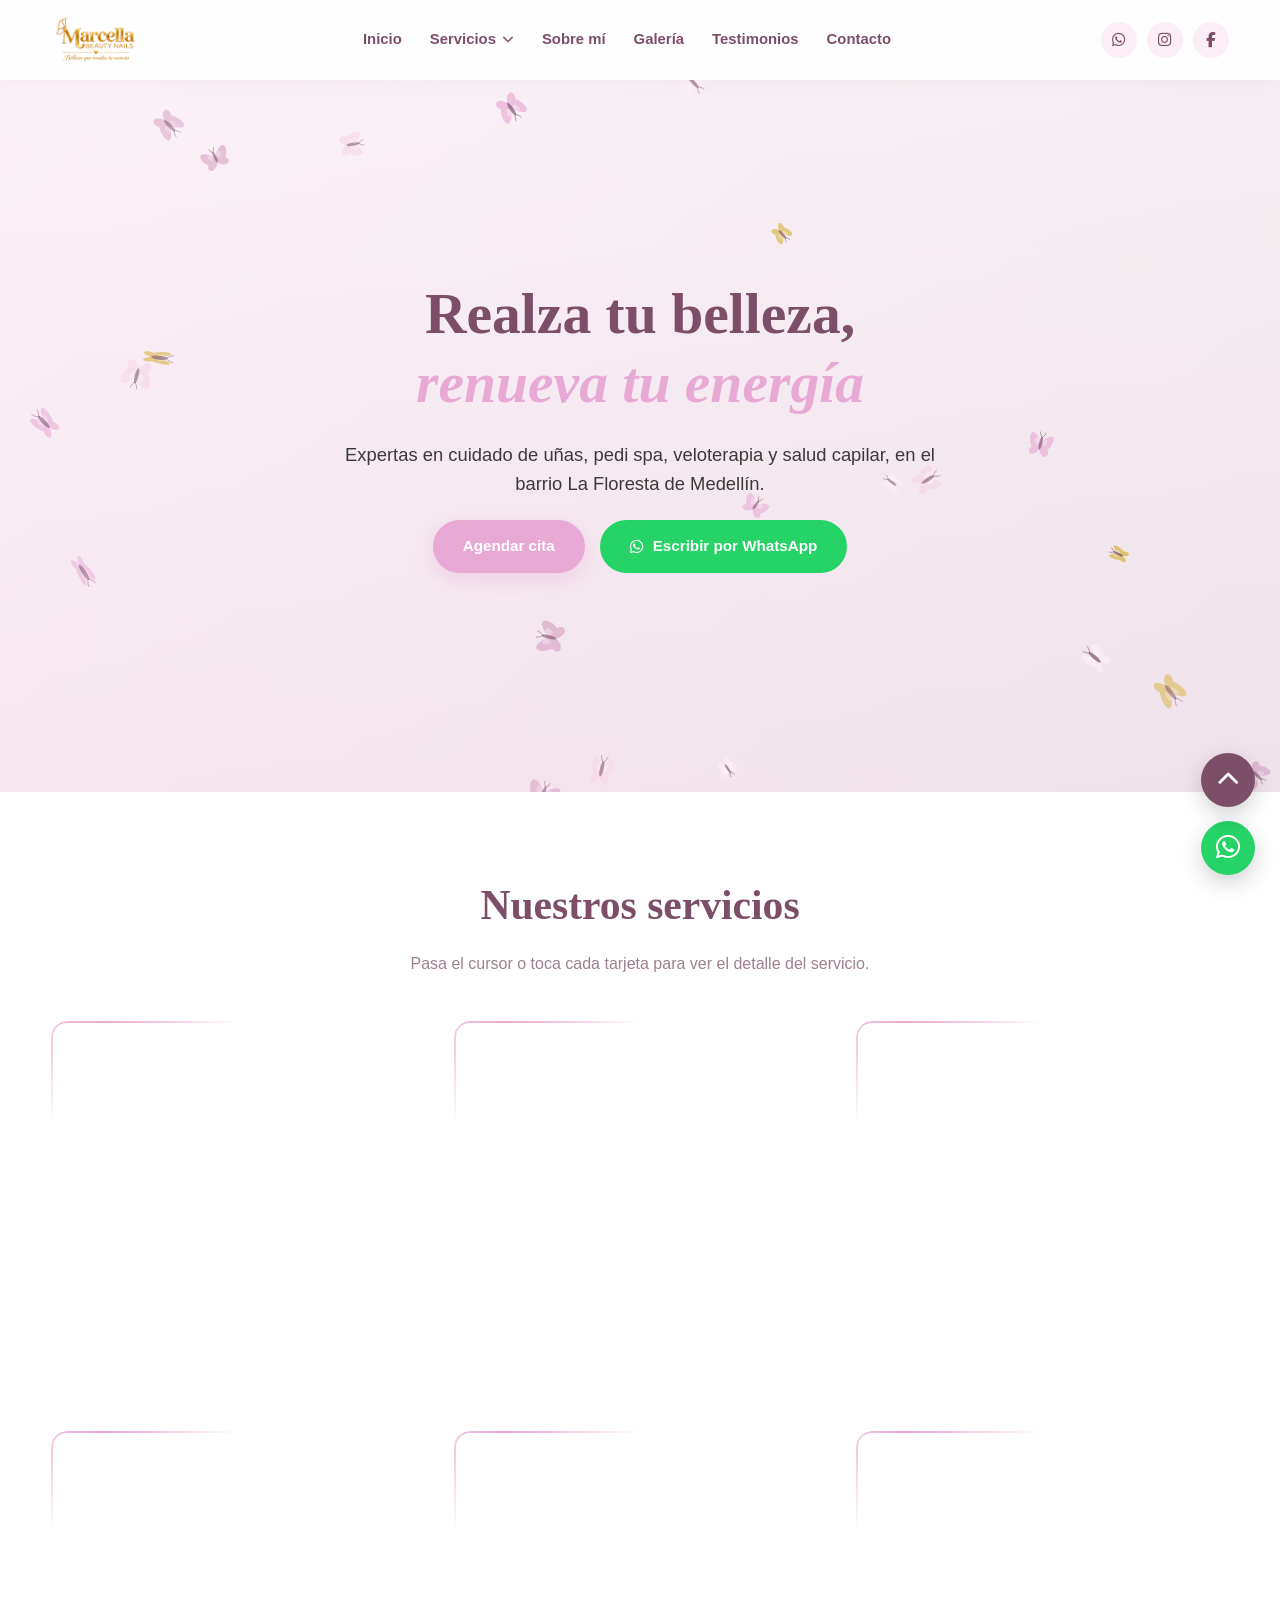
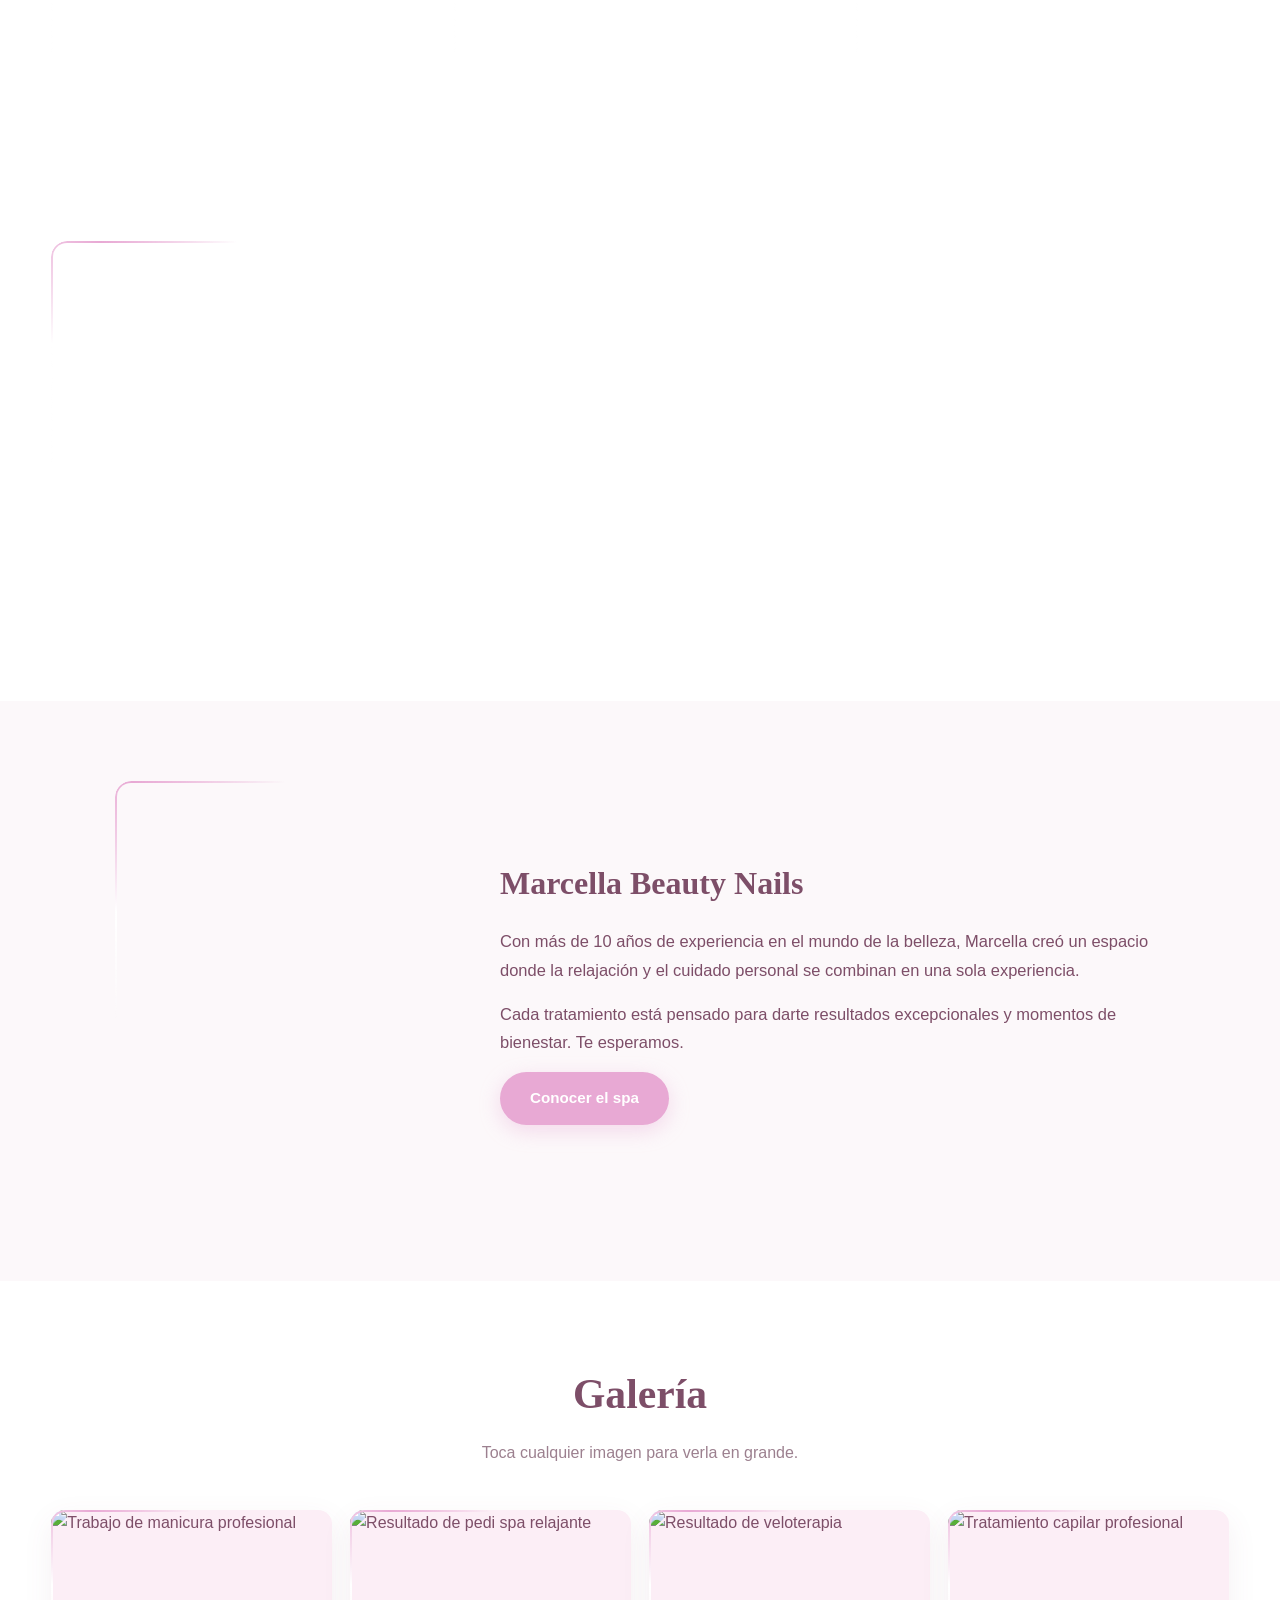
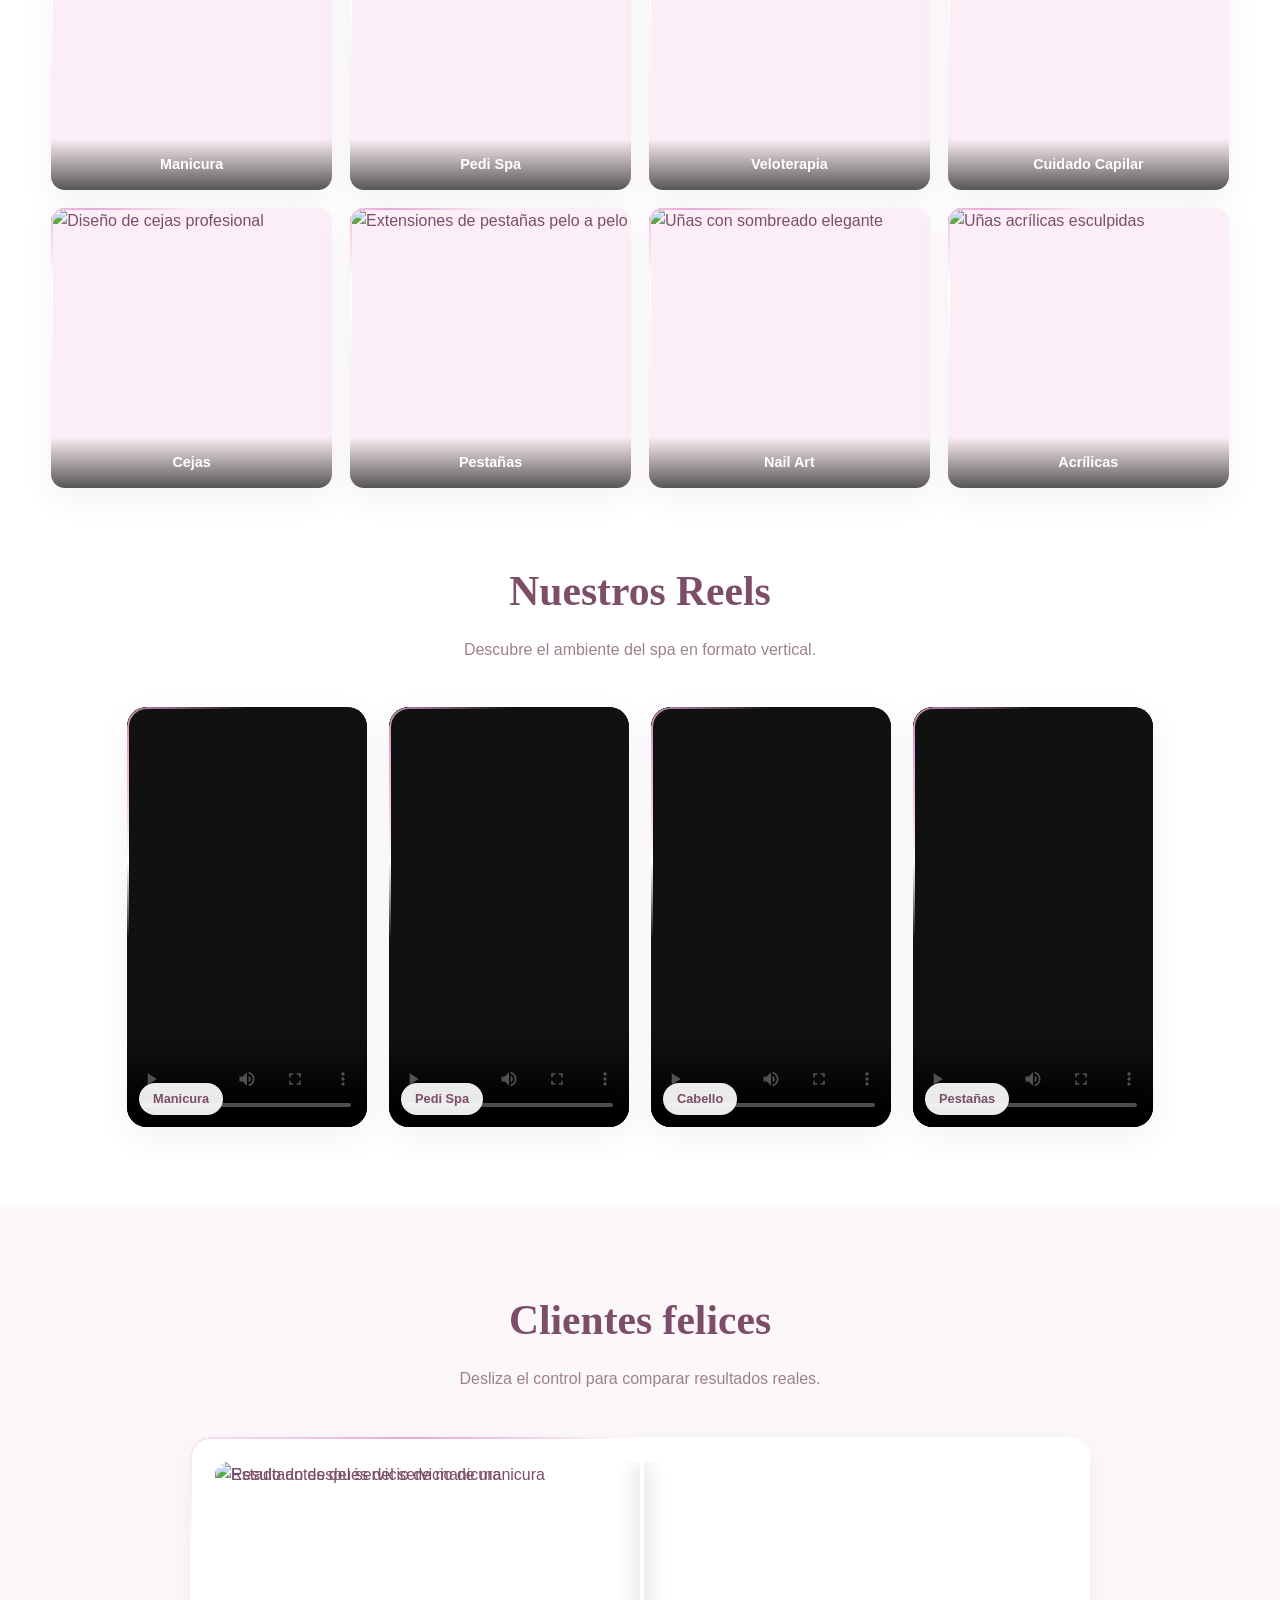
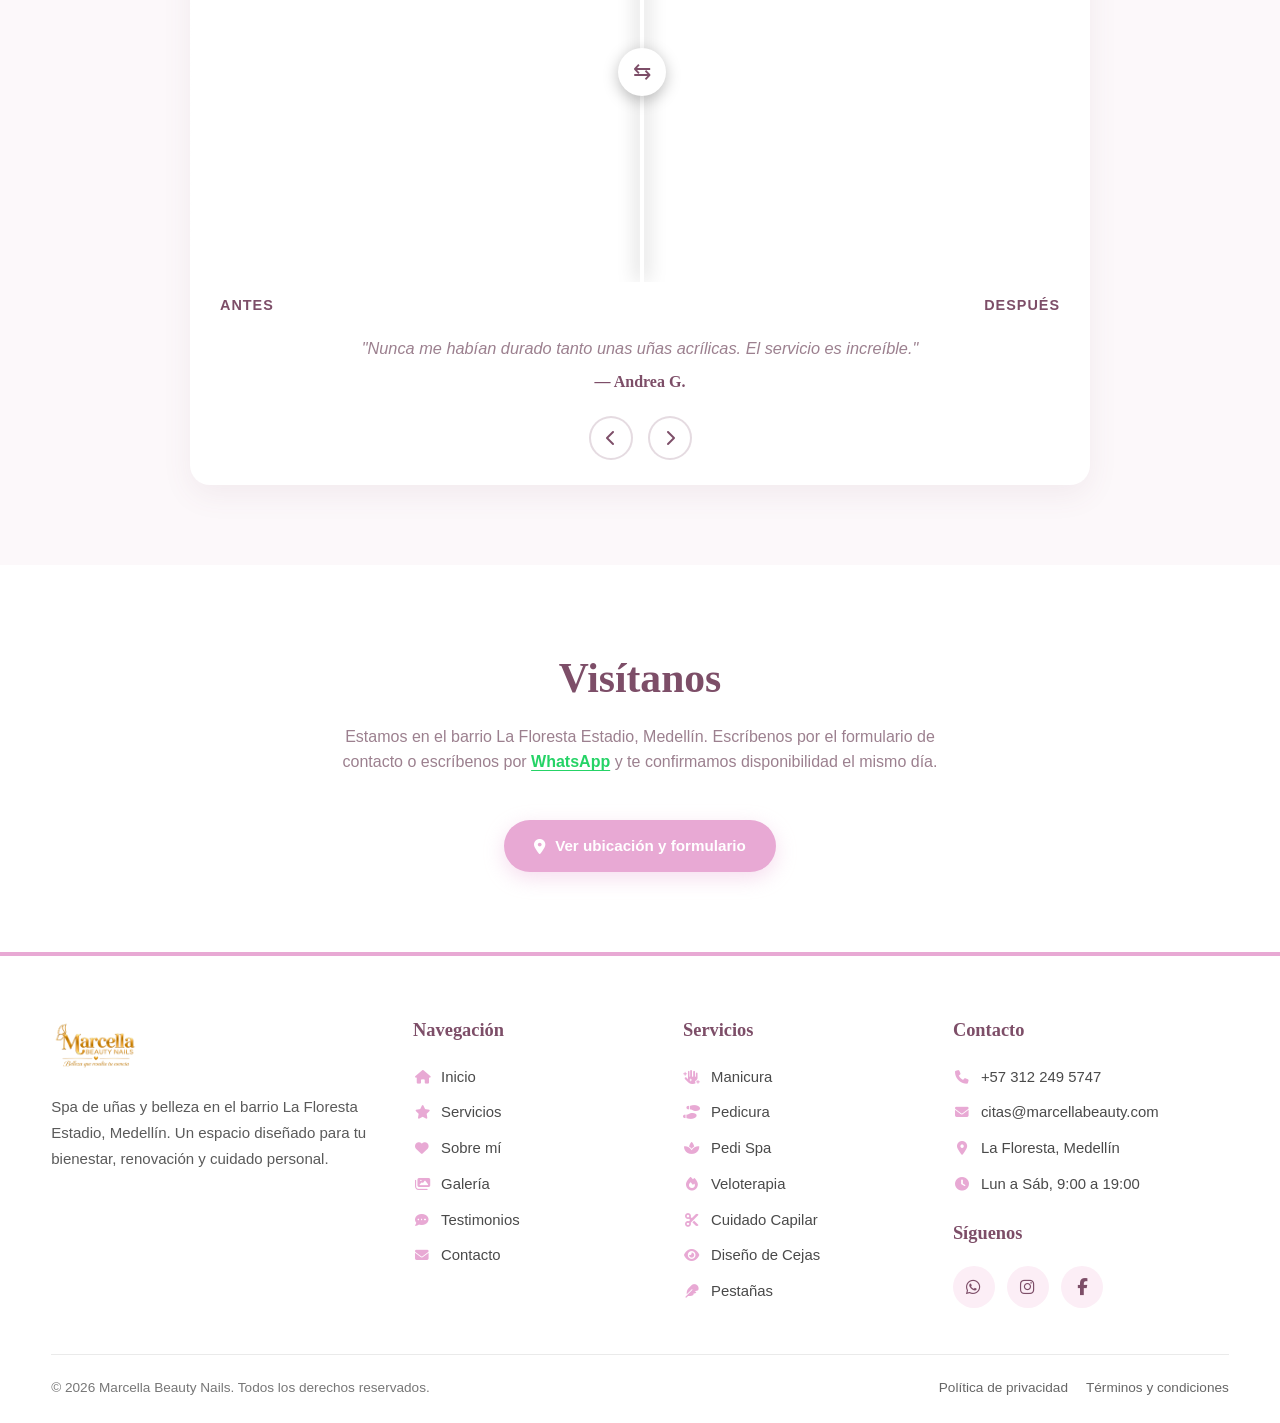
==== commit a1ed592a: "Solucion responsive definitiva con slider y maripositas en PC" ====
--- a/index.html
+++ b/index.html
@@ -447,7 +447,10 @@
     <section class="section" id="ubicacion">
       <div class="container">
         <h2 class="section-title">Visítanos</h2>
-        <p class="section-subtitle">Estamos en el barrio La Floresta EStadio, Medellín. Escríbenos por el formulario de contacto y te confirmamos disponibilidad el mismo día.</p>
+        <p class="section-subtitle">Estamos en el barrio La Floresta Estadio, Medellín. Escríbenos por el formulario de contacto o escríbenos por
+          <a href="https://wa.me/573122495747?text=Hola%20Marcella%20Beauty%20Nails,%20deseo%20agendar%20una%20cita." target="_blank" rel="noopener noreferrer" class="link-whatsapp-inline">WhatsApp</a>
+          y te confirmamos disponibilidad el mismo día.
+        </p>
         <div style="text-align:center;">
           <a href="contacto.html" class="btn btn-primary">
             <i class="fa-solid fa-location-dot"></i> Ver ubicación y formulario
@@ -522,8 +525,10 @@
       <div class="footer-bottom">
         <p>&copy; 2026 Marcella Beauty Nails. Todos los derechos reservados.</p>
         <nav aria-label="Enlaces legales">
-          <a href="politicas_privacidad.pdf" target="_blank" rel="noopener noreferrer">Política de privacidad</a>
-          <a href="terminos_condiciones.pdf" target="_blank" rel="noopener noreferrer">Términos y condiciones</a>
+          <!-- [CORRECCIÓN 404]: en vez de apuntar a archivos que no existen en el servidor,
+               estos enlaces abren un modal interno (ver JS sección 11 y HTML al final del body) -->
+          <a href="#" data-modal="privacidad">Política de privacidad</a>
+          <a href="#" data-modal="terminos">Términos y condiciones</a>
         </nav>
       </div>
     </div>
@@ -543,6 +548,20 @@
   </div>
 
   <!-- ============================================================
+       MODAL LEGAL (Términos y condiciones / Política de privacidad)
+       [CORRECCIÓN 404]: reemplaza los enlaces rotos del footer
+       ============================================================ -->
+  <div class="modal-legal" id="modal-legal" role="dialog" aria-modal="true" aria-labelledby="modal-legal-titulo">
+    <div class="modal-legal-content">
+      <button type="button" class="modal-close" id="modal-legal-close" aria-label="Cerrar">
+        <i class="fa-solid fa-xmark"></i>
+      </button>
+      <h3 class="modal-legal-titulo" id="modal-legal-titulo"></h3>
+      <div class="modal-legal-texto" id="modal-legal-texto"></div>
+    </div>
+  </div>
+
+  <!-- ============================================================
        BOTONES FLOTANTES
        ============================================================ -->
   <div class="scroll-buttons-container">
--- a/style.css
+++ b/style.css
@@ -21,8 +21,10 @@
   --sombra-premium: 0 10px 30px rgba(125, 78, 104, 0.08);
   --sombra-hover: 0 15px 35px rgba(125, 78, 104, 0.15);
   --radio: 16px;
-  /* [MEJORA PASO 5]: Altura proporcional reducida del header (de 100px a 76px) para un diseño más estilizado */
-  --alto-header: 76px;
+  /* [MEJORA - LOGOS UNIFICADOS]: se ajusta de 76px a 80px para que el header siga
+     calzando exactamente con la nueva altura del logo (60px + padding), sin dejar
+     huecos ni recortar el contenido que hace scroll hacia las anclas */
+  --alto-header: 80px;
 }
 
 * { margin: 0; padding: 0; box-sizing: border-box; }
@@ -67,6 +69,15 @@
   margin: 0 auto 45px;
   font-size: 1rem;
 }
+/* [NUEVO]: enlace directo a WhatsApp dentro del texto de "Visítanos" */
+.link-whatsapp-inline {
+  color: var(--color-whatsapp);
+  font-weight: 700;
+  text-decoration: underline;
+  text-underline-offset: 3px;
+  transition: var(--transicion);
+}
+.link-whatsapp-inline:hover { color: var(--color-whatsapp-hover); }
 
 .btn {
   display: inline-flex;
@@ -126,14 +137,14 @@
 
 .logo-link { display: flex; align-items: center; gap: 12px; }
 
-/* [MEJORA PASO 5]: Logo estilizado y proporcional (de 150px a 54px; 46px en scroll) */
+/* [MEJORA - LOGOS UNIFICADOS]: misma altura proporcional que .footer-logo en PC (60px) */
 .logo-img {
-  height: 54px;
+  height: 60px;
   width: auto;
   object-fit: contain;
   transition: var(--transicion);
 }
-.header.scrolled .logo-img { height: 46px; }
+.header.scrolled .logo-img { height: 50px; }
 
 .logo-text {
   font-family: var(--fuente-titulos);
@@ -442,6 +453,9 @@
   cursor: pointer;
   pointer-events: auto;
   text-decoration: none;
+  /* [MEJORA MÓVIL]: evita que el navegador retrase/cancele el toque esperando un gesto
+     de zoom/scroll sobre el contenedor 3D que está en pleno giro */
+  touch-action: manipulation;
 }
 .service-link:hover {
   background-color: var(--color-principal);
@@ -579,6 +593,57 @@
 }
 @keyframes fadeIn { from { opacity: 0; } to { opacity: 1; } }
 @keyframes zoomIn { from { opacity: 0; transform: scale(0.9); } to { opacity: 1; transform: scale(1); } }
+
+/* ================= 08b. MODAL LEGAL (Términos / Política de privacidad) ================= */
+/* [NUEVO - CORRECCIÓN 404]: mismo patrón visual que .modal-galeria, adaptado a texto largo */
+.modal-legal {
+  position: fixed; inset: 0;
+  background: rgba(0, 0, 0, 0.88);
+  display: none;
+  align-items: center; justify-content: center;
+  z-index: 2000;
+  padding: 20px;
+  animation: fadeIn 0.3s ease;
+}
+.modal-legal.visible { display: flex; }
+.modal-legal-content {
+  position: relative;
+  max-width: 720px;
+  width: 100%;
+  max-height: 85vh;
+  background: #fff;
+  border-radius: 18px;
+  overflow-y: auto;
+  padding: 40px 34px 30px;
+  box-shadow: 0 25px 60px rgba(0, 0, 0, 0.4);
+  animation: zoomIn 0.4s ease;
+}
+.modal-legal-titulo {
+  font-family: var(--fuente-titulos);
+  font-size: 1.5rem;
+  color: var(--color-secundario);
+  margin-bottom: 16px;
+}
+.modal-legal-texto { color: var(--color-grafito); font-size: 0.95rem; line-height: 1.75; }
+.modal-legal-texto p { margin-bottom: 14px; }
+.modal-legal .modal-close {
+  position: absolute;
+  top: 12px; right: 14px;
+  background: var(--color-acento);
+  border: none;
+  width: 42px; height: 42px;
+  border-radius: 50%;
+  font-size: 1.3rem;
+  color: var(--color-secundario);
+  display: flex; align-items: center; justify-content: center;
+  transition: var(--transicion);
+  z-index: 10;
+}
+.modal-legal .modal-close:hover { background: var(--color-principal); color: #fff; transform: rotate(90deg); }
+@media (max-width: 768px) {
+  .modal-legal-content { padding: 32px 20px 24px; max-height: 80vh; }
+  .modal-legal-titulo { font-size: 1.3rem; }
+}
 
 /* ================= 09. VIDEOS VERTICALES ================= */
 .videos-grid {
@@ -886,8 +951,8 @@
   margin-bottom: 40px;
 }
 .footer-logo {
-  /* [MEJORA PASO 5 Y 6]: Altura del logo de footer proporcional (de 150px a 80px) */
-  height: 80px;
+  /* [MEJORA - LOGOS UNIFICADOS]: misma altura que .logo-img del header en PC (60px) */
+  height: 60px;
   width: auto;
   object-fit: contain;
   margin-bottom: 18px;
@@ -991,6 +1056,82 @@
   opacity: 1;
   visibility: visible;
   transform: translateY(0) scale(1);
+}
+
+/* =========================================================================
+   14b. EFECTO CINEMATOGRÁFICO "BORDER BEAM" (luz continua en el borde)
+   CSS puro con aceleración por hardware (transform/opacity + @property),
+   ultra fluido en celulares al no depender de repintados de layout.
+   ========================================================================= */
+@property --angulo-beam {
+  syntax: '<angle>';
+  initial-value: 0deg;
+  inherits: false;
+}
+
+/* [CORRECCIÓN CRÍTICA]: .flip-card-front y .flip-card-back YA tienen "position: absolute"
+   (necesario para el giro 3D) y .gallery-item/.video-item/.antes-despues YA tienen
+   "position: relative" definidos más arriba en este archivo. Aquí solo se agrega el
+   contexto de apilamiento (isolation), sin tocar su "position" para no descuadrar
+   el grid ni romper la animación de giro. */
+.flip-card-front,
+.flip-card-back,
+.gallery-item,
+.video-item,
+.antes-despues {
+  isolation: isolate;
+}
+/* Estos dos SÍ necesitan position:relative porque no lo tenían definido antes */
+.contacto-form-box,
+.contacto-datos {
+  position: relative;
+  isolation: isolate;
+}
+
+.flip-card-front::after,
+.flip-card-back::after,
+.gallery-item::after,
+.video-item::after,
+.antes-despues::after,
+.contacto-form-box::after,
+.contacto-datos::after {
+  content: '';
+  position: absolute;
+  inset: 0;
+  border-radius: inherit;
+  padding: 2px;
+  background: conic-gradient(
+    from var(--angulo-beam),
+    transparent 0%,
+    transparent 72%,
+    var(--color-blanco) 82%,
+    var(--color-principal) 90%,
+    transparent 100%
+  );
+  -webkit-mask: linear-gradient(#fff 0 0) content-box, linear-gradient(#fff 0 0);
+  -webkit-mask-composite: xor;
+  mask-composite: exclude;
+  animation: girar-border-beam 4.5s linear infinite;
+  pointer-events: none;
+  z-index: 6;
+  will-change: transform;
+}
+/* El video ya tiene su propio ::after implícito vía overflow:hidden en su contenedor,
+   por lo que el beam se recorta automáticamente al radio de la tarjeta */
+@keyframes girar-border-beam {
+  to { --angulo-beam: 360deg; }
+}
+/* Respeta accesibilidad: sin animación para quienes prefieren movimiento reducido */
+@media (prefers-reduced-motion: reduce) {
+  .flip-card-front::after,
+  .flip-card-back::after,
+  .gallery-item::after,
+  .video-item::after,
+  .antes-despues::after,
+  .contacto-form-box::after,
+  .contacto-datos::after {
+    animation: none;
+  }
 }
 
 /* =========================================================================
@@ -1228,15 +1369,27 @@
 }
 
 @media (max-width: 768px) {
-  .logo-img { height: 48px; }
+  /* [MEJORA - LOGOS UNIFICADOS]: header y footer se reducen de forma homogénea a 65px en móvil */
+  .logo-img { height: 65px; }
+  .header.scrolled .logo-img { height: 65px; }
   .logo-text { font-size: 1.25rem; }
   .logo-text span { font-size: 0.9rem; }
+  .footer-logo { height: 65px; margin-bottom: 12px; }
 
   .section { padding: 55px 0; }
   .section-title { font-size: 1.9rem; }
 
-  .footer-columns-grid { grid-template-columns: 1fr; gap: 30px; }
-  .footer-bottom { justify-content: center; text-align: center; }
+  /* [MEJORA - FOOTER COMPACTO]: paddings y márgenes verticales reducidos para evitar scroll largo */
+  .footer { padding: 32px 0 16px; }
+  .footer-columns-grid { grid-template-columns: 1fr; gap: 22px; margin-bottom: 22px; }
+  .footer-col h3 { margin-bottom: 10px; font-size: 1.05rem; }
+  .footer-menu li { margin-bottom: 6px; }
+  .footer-menu a { font-size: 0.88rem; }
+  .footer-brand p { font-size: 0.88rem; line-height: 1.5; }
+  .footer-siguenos-titulo { margin: 12px 0 8px; }
+  .footer-social-icons a { width: 38px; height: 38px; font-size: 0.95rem; }
+  .footer-bottom { justify-content: center; text-align: center; padding-top: 14px; gap: 6px; font-size: 0.8rem; }
+  .footer-bottom nav { gap: 14px; }
 
   .contacto-form-box, .contacto-datos { padding: 26px 20px; }
   .scroll-buttons-container { right: 16px; bottom: 16px; gap: 12px; }
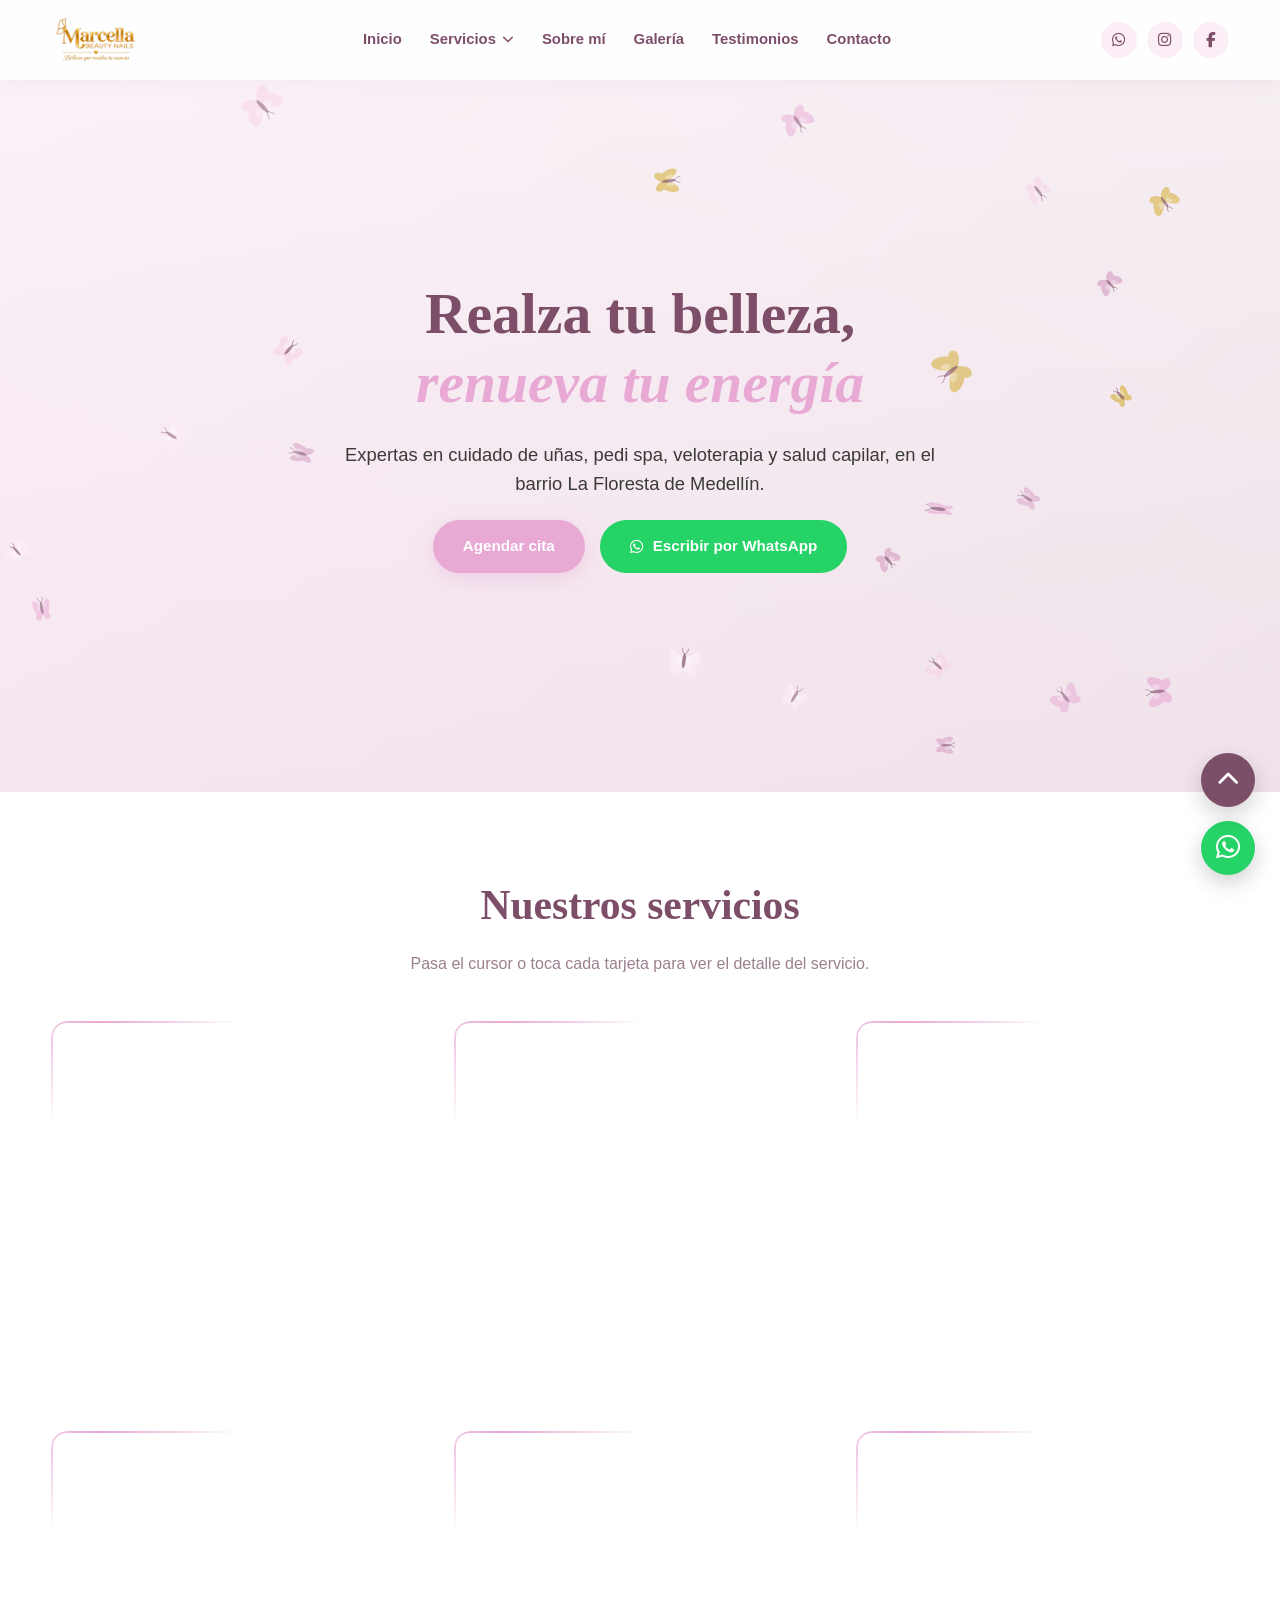
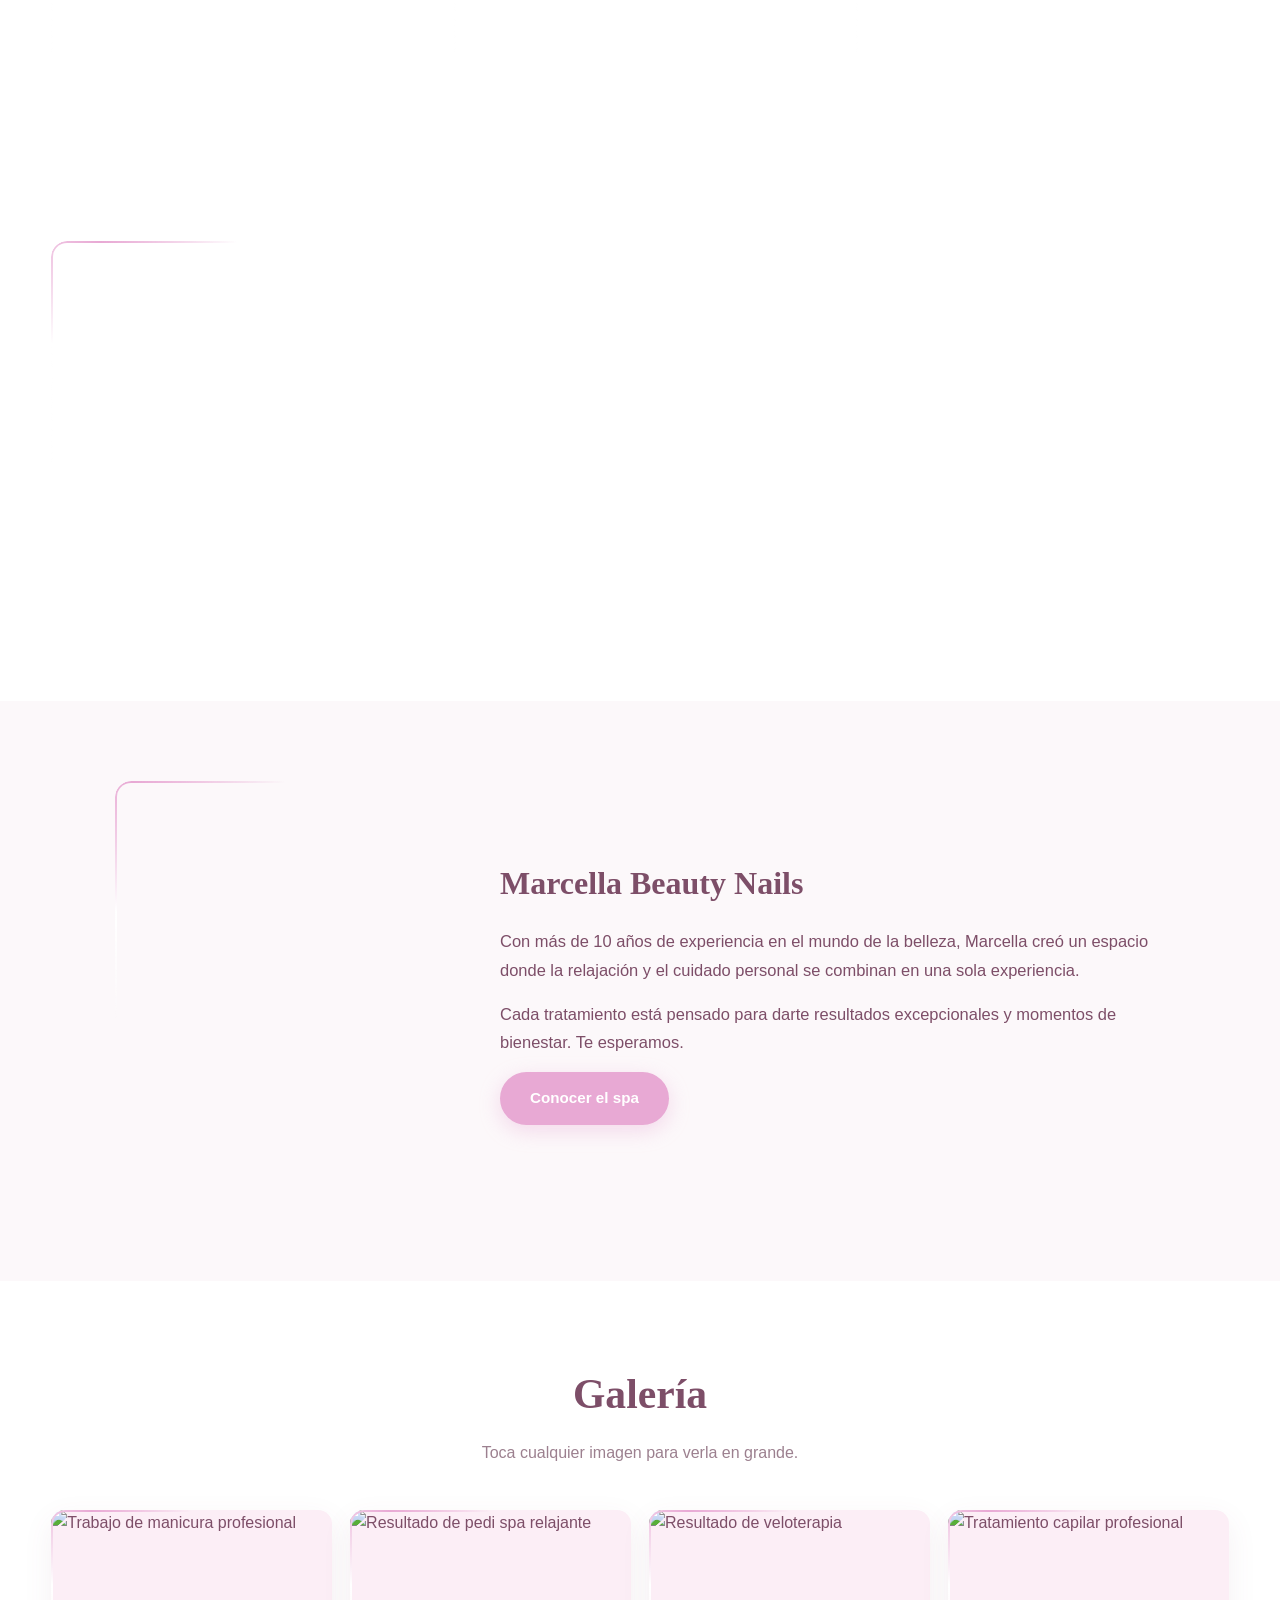
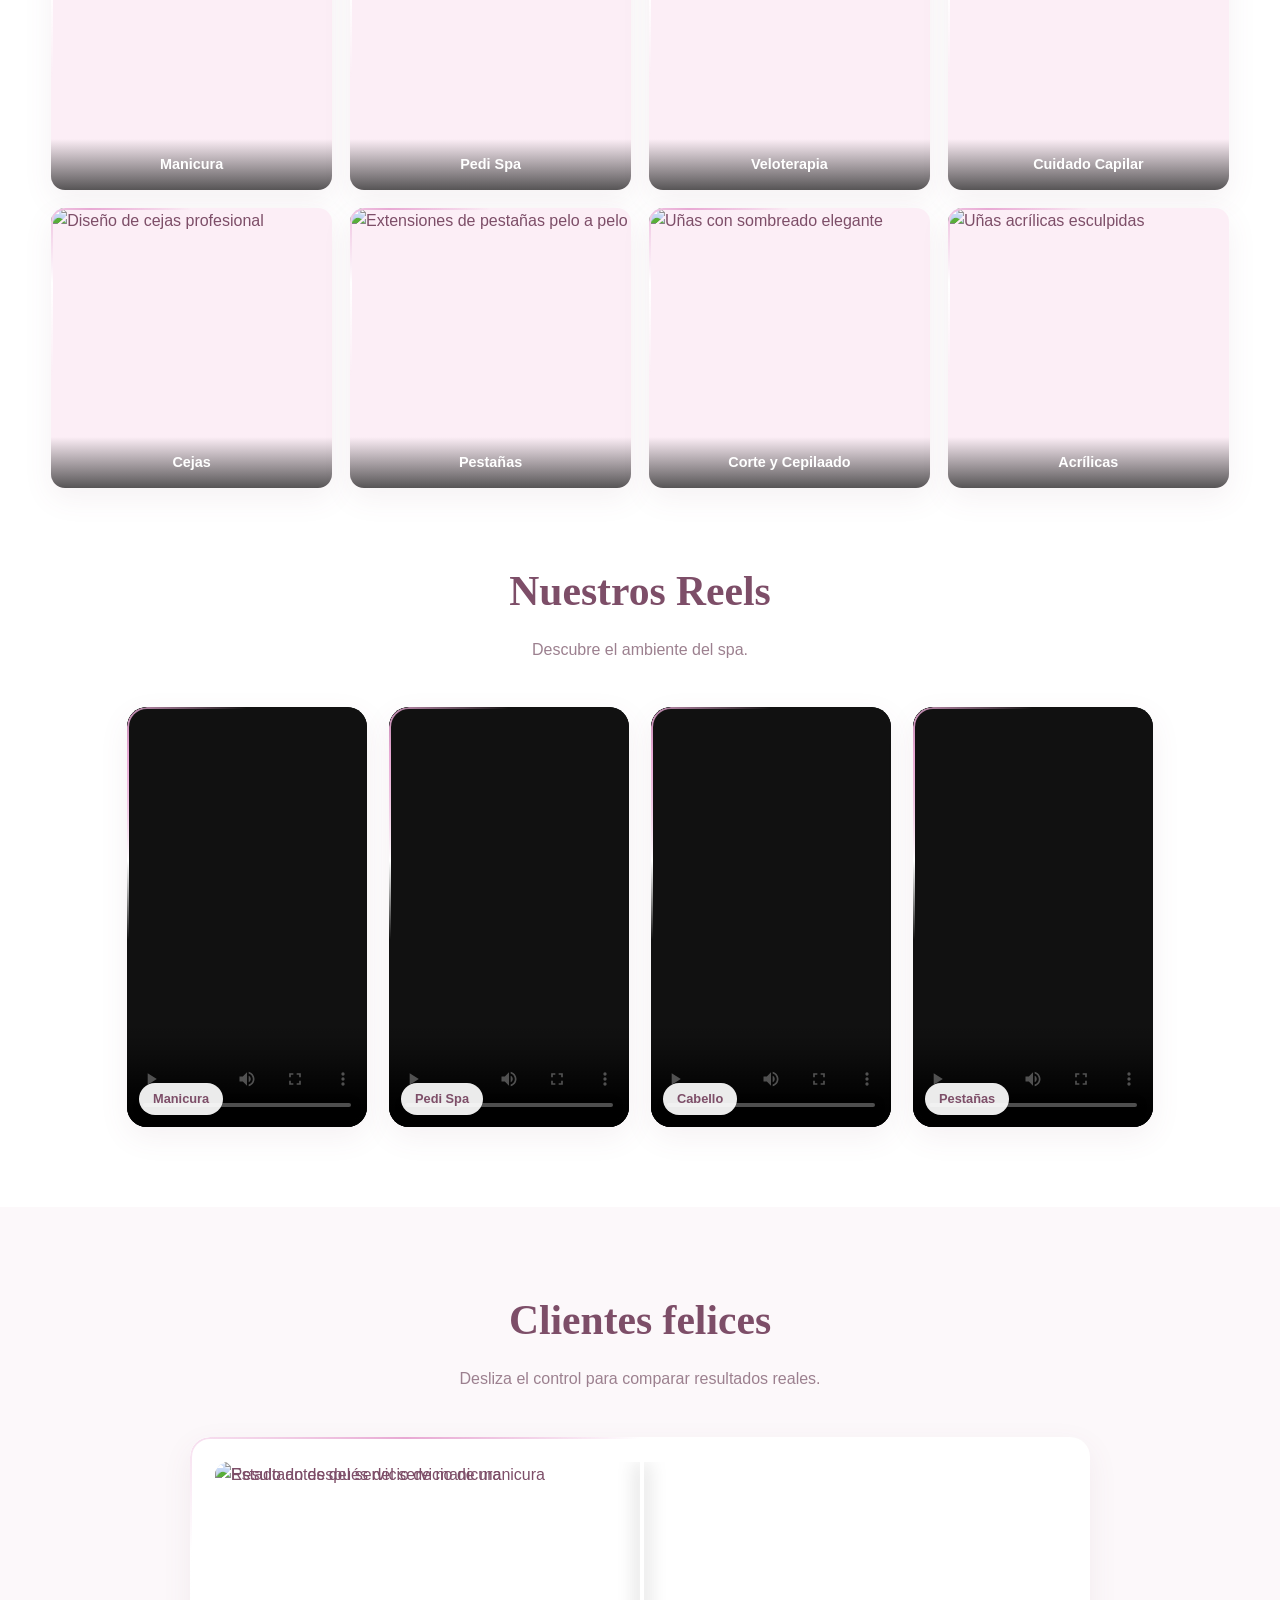
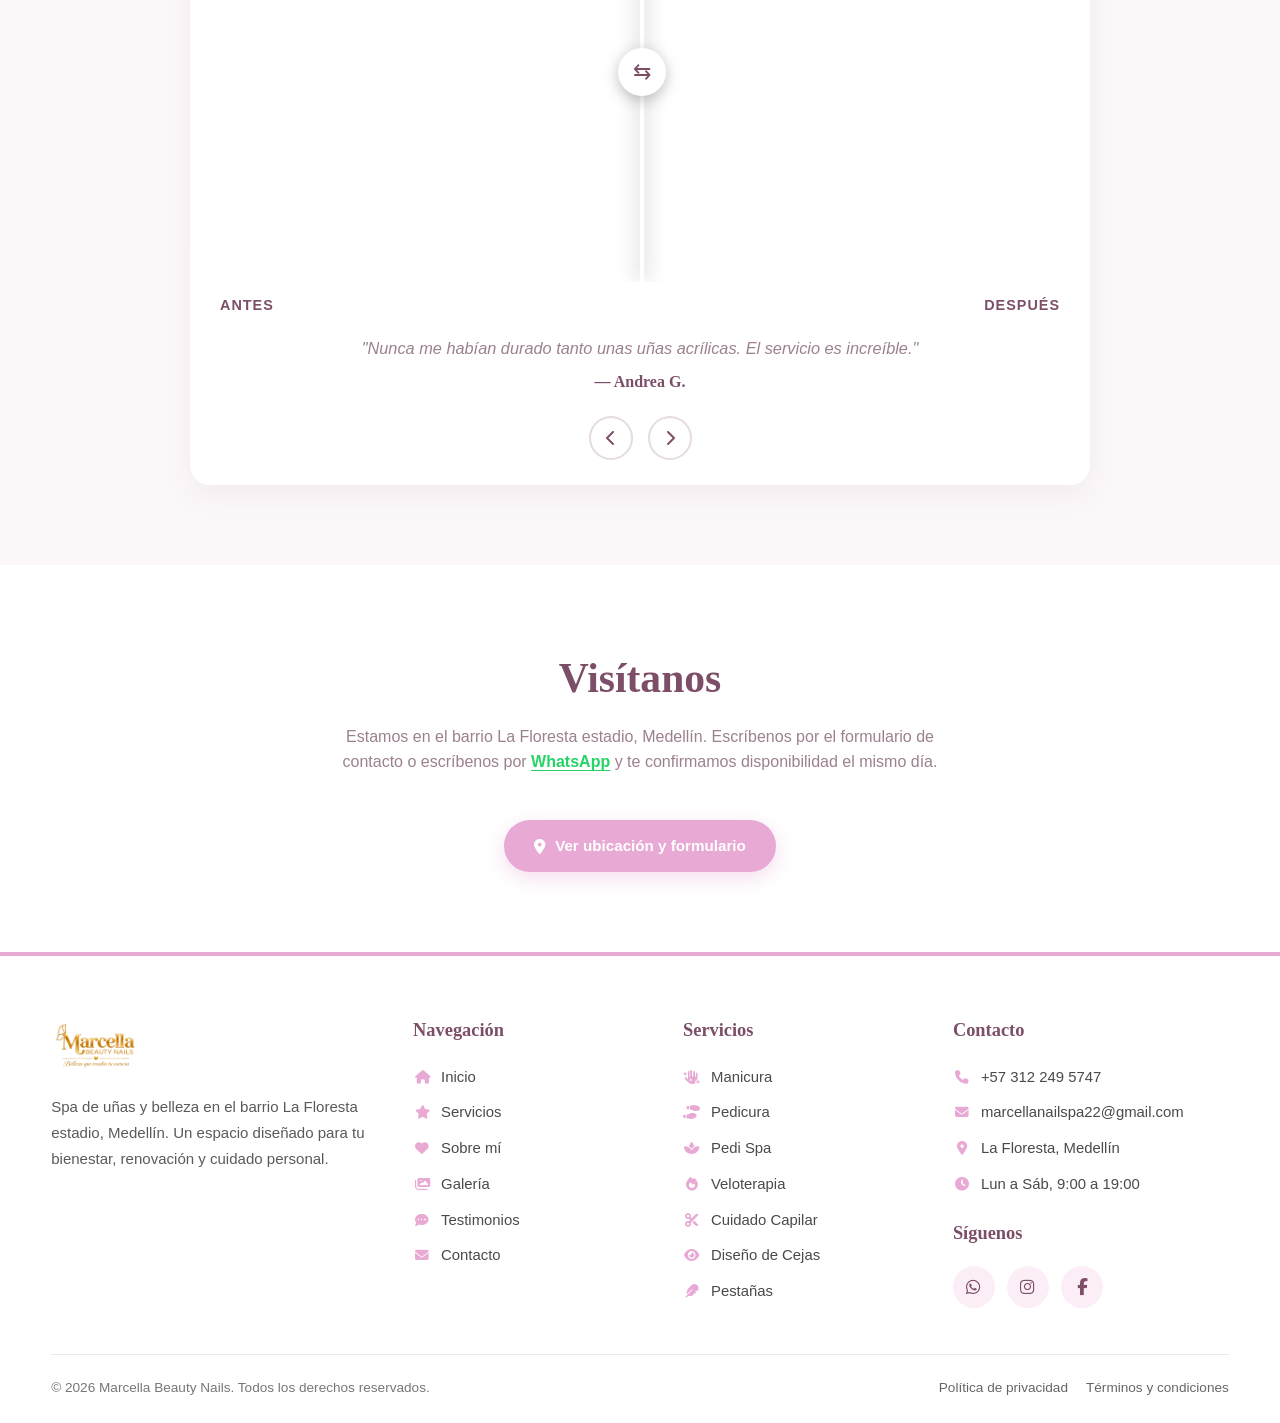
==== commit f357defc: "Actualización de correo en la política de privacidad" ====
--- a/index.html
+++ b/index.html
@@ -94,8 +94,8 @@
         <!-- Redes sociales dentro del menú (solo móvil) -->
         <div class="nav-redes-movil">
           <a href="https://wa.me/573122495747" target="_blank" rel="noopener noreferrer" aria-label="WhatsApp"><i class="fa-brands fa-whatsapp"></i></a>
-          <a href="https://www.instagram.com/marcellabeautynails" target="_blank" rel="noopener noreferrer" aria-label="Instagram"><i class="fa-brands fa-instagram"></i></a>
-          <a href="https://www.facebook.com/marcellabeautynails" target="_blank" rel="noopener noreferrer" aria-label="Facebook"><i class="fa-brands fa-facebook-f"></i></a>
+          <a href="https://www.instagram.com/spa_marcellanails/" target="_blank" rel="noopener noreferrer" aria-label="Instagram"><i class="fa-brands fa-instagram"></i></a>
+          <a href="https://www.facebook.com/p/Marcella-Beauty-Nails-61556811263934/" target="_blank" rel="noopener noreferrer" aria-label="Facebook"><i class="fa-brands fa-facebook-f"></i></a>
         </div>
       </nav>
 
@@ -367,7 +367,7 @@
           </div>
           <div class="gallery-item" data-title="Uñas con Sombreado" tabindex="0" role="button" aria-label="Ver imagen Uñas con Sombreado en grande">
             <img src="https://images.unsplash.com/photo-1632345031435-8727f6897d53?w=800&q=80" alt="Uñas con sombreado elegante" loading="lazy" />
-            <span class="gallery-caption">Nail Art</span>
+            <span class="gallery-caption">Corte y Cepilaado</span>
           </div>
           <div class="gallery-item" data-title="Uñas Acrílicas" tabindex="0" role="button" aria-label="Ver imagen Uñas Acrílicas en grande">
             <img src="https://images.unsplash.com/photo-1610992015732-2449b76344bc?w=800&q=80" alt="Uñas acrílicas esculpidas" loading="lazy" />
@@ -379,7 +379,7 @@
              VIDEOS VERTICALES (Reels) - 4 contenedores nativos HTML5
              ============================================================ -->
         <h2 class="section-title" style="margin-top:70px;">Nuestros Reels</h2>
-        <p class="section-subtitle">Descubre el ambiente del spa en formato vertical.</p>
+        <p class="section-subtitle">Descubre el ambiente del spa.</p>
 
         <div class="videos-grid">
           <div class="video-item">
@@ -447,7 +447,7 @@
     <section class="section" id="ubicacion">
       <div class="container">
         <h2 class="section-title">Visítanos</h2>
-        <p class="section-subtitle">Estamos en el barrio La Floresta Estadio, Medellín. Escríbenos por el formulario de contacto o escríbenos por
+        <p class="section-subtitle">Estamos en el barrio La Floresta estadio, Medellín. Escríbenos por el formulario de contacto o escríbenos por
           <a href="https://wa.me/573122495747?text=Hola%20Marcella%20Beauty%20Nails,%20deseo%20agendar%20una%20cita." target="_blank" rel="noopener noreferrer" class="link-whatsapp-inline">WhatsApp</a>
           y te confirmamos disponibilidad el mismo día.
         </p>
@@ -473,7 +473,7 @@
           <a href="index.html#inicio" aria-label="Ir al inicio">
             <img src="img/logo_transparente_dorado_spa.png" alt="Marcella Beauty Nails - Logo dorado" class="footer-logo" />
           </a>
-          <p>Spa de uñas y belleza en el barrio La Floresta Estadio, Medellín. Un espacio diseñado para tu bienestar, renovación y cuidado personal.</p>
+          <p>Spa de uñas y belleza en el barrio La Floresta estadio, Medellín. Un espacio diseñado para tu bienestar, renovación y cuidado personal.</p>
         </div>
 
         <!-- Columna 2: Navegación -->
@@ -508,7 +508,7 @@
           <h3>Contacto</h3>
           <ul class="footer-menu">
             <li><a href="tel:+573122495747"><i class="fa-solid fa-phone"></i> +57 312 249 5747</a></li>
-            <li><a href="mailto:citas@marcellabeauty.com"><i class="fa-solid fa-envelope"></i> citas@marcellabeauty.com</a></li>
+            <li><a href="mailto:marcellanailspa22@gmail.com"><i class="fa-solid fa-envelope"></i> marcellanailspa22@gmail.com</a></li>
             <li><a href="https://maps.google.com/?q=Marcella+Beauty+Nails+La+Floresta+Medellin" target="_blank" rel="noopener noreferrer"><i class="fa-solid fa-location-dot"></i> La Floresta, Medellín</a></li>
             <li><a href="contacto.html"><i class="fa-solid fa-clock"></i> Lun a Sáb, 9:00 a 19:00</a></li>
           </ul>
@@ -516,8 +516,8 @@
           <h3 class="footer-siguenos-titulo">Síguenos</h3>
           <div class="footer-social-icons">
             <a href="https://wa.me/573122495747" class="red-whatsapp" target="_blank" rel="noopener noreferrer" aria-label="WhatsApp"><i class="fa-brands fa-whatsapp"></i></a>
-            <a href="https://www.instagram.com/marcellabeautynails" class="red-instagram" target="_blank" rel="noopener noreferrer" aria-label="Instagram"><i class="fa-brands fa-instagram"></i></a>
-            <a href="https://www.facebook.com/marcellabeautynails" class="red-facebook" target="_blank" rel="noopener noreferrer" aria-label="Facebook"><i class="fa-brands fa-facebook-f"></i></a>
+            <a href="https://www.instagram.com/spa_marcellanails/" class="red-instagram" target="_blank" rel="noopener noreferrer" aria-label="Instagram"><i class="fa-brands fa-instagram"></i></a>
+            <a href="https://www.facebook.com/p/Marcella-Beauty-Nails-61556811263934/" class="red-facebook" target="_blank" rel="noopener noreferrer" aria-label="Facebook"><i class="fa-brands fa-facebook-f"></i></a>
           </div>
         </div>
       </div>
--- a/style.css
+++ b/style.css
@@ -310,24 +310,22 @@
   background: transparent;
   height: 380px;
   perspective: 1400px;
-  cursor: default;
+  cursor: pointer;
   border: none;
   outline: none;
-  /* [MEJORA PASO 1 Y 3]: Transición y hover zoom suave para todas las tarjetas */
   transition: transform 0.4s cubic-bezier(0.25, 0.8, 0.25, 1), box-shadow 0.4s ease;
-}
-/* [MEJORA PASO 1 Y 3]: Efecto hover zoom (ligera escala y elevación) sin rotar la tarjeta */
+  -webkit-tap-highlight-color: transparent;
+}
 .flip-card:hover {
   transform: translateY(-8px) scale(1.025);
 }
 .flip-card-inner {
   position: relative;
   width: 100%; height: 100%;
-  transition: transform 1.2s ease-in-out;
+  transition: transform 0.8s cubic-bezier(0.4, 0, 0.2, 1);
   transform-style: preserve-3d;
-}
-/* [MEJORA PASO 1 Y 2]: Se elimina el giro en :hover y :focus-visible.
-   El giro completo (flip) se activa ÚNICAMENTE mediante la clase .flipped al hacer clic en 'Tocar para ver más' */
+  -webkit-transform-style: preserve-3d;
+}
 .flip-card.flipped .flip-card-inner {
   transform: rotateY(180deg);
 }
@@ -344,6 +342,25 @@
 .flip-card:hover .flip-card-back {
   box-shadow: var(--sombra-hover);
 }
+
+/* Control estricto de interactividad móvil/escritorio según estado de giro */
+.flip-card .flip-card-front {
+  z-index: 2;
+  pointer-events: auto;
+}
+.flip-card .flip-card-back {
+  z-index: 1;
+  pointer-events: none;
+}
+.flip-card.flipped .flip-card-front {
+  z-index: 1;
+  pointer-events: none;
+}
+.flip-card.flipped .flip-card-back {
+  z-index: 3;
+  pointer-events: auto;
+}
+
 .card-image-wrapper {
   position: relative;
   width: 100%; height: 100%;
@@ -387,7 +404,7 @@
 }
 .overlay-rol { font-size: 0.87rem; color: rgba(255, 255, 255, 0.9); margin-top: 2px; }
 
-/* [MEJORA PASO 1]: Botón 'Tocar para ver más' interactivo con área táctil, cursor pointer y hover dedicado */
+/* Botón 'Tocar para ver más' interactivo con área táctil, cursor pointer y hover dedicado */
 .card-hint {
   position: absolute;
   top: 16px; left: 50%;
@@ -432,16 +449,15 @@
   line-height: 1.6;
   word-wrap: break-word;
 }
-/* [MEJORA PASO 2]: Bounding box, padding y elevación tridimensional óptima para el botón de agendar cita y ver detalles */
+/* Bounding box, padding y elevación tridimensional óptima para el botón de agendar cita y ver detalles */
 .service-link {
   position: relative;
-  z-index: 10;
-  transform: translateZ(25px); /* Eleva el botón en 3D para evitar interferencias de capas */
+  z-index: 20;
   display: inline-flex;
   align-items: center;
   justify-content: center;
   gap: 10px;
-  padding: 13px 28px; /* Área de colisión accesible (min 44px) */
+  padding: 13px 28px;
   min-height: 44px;
   border-radius: 50px;
   border: 1.5px solid var(--color-principal);
@@ -451,16 +467,17 @@
   font-size: 0.95rem;
   transition: var(--transicion);
   cursor: pointer;
-  pointer-events: auto;
+  pointer-events: auto !important;
   text-decoration: none;
-  /* [MEJORA MÓVIL]: evita que el navegador retrase/cancele el toque esperando un gesto
-     de zoom/scroll sobre el contenedor 3D que está en pleno giro */
   touch-action: manipulation;
-}
-.service-link:hover {
+  -webkit-tap-highlight-color: transparent;
+}
+.service-link:hover,
+.service-link:active,
+.service-link:focus-visible {
   background-color: var(--color-principal);
   color: #fff;
-  transform: translateZ(30px) translateY(-3px);
+  transform: translateY(-3px);
   box-shadow: 0 8px 20px rgba(232, 169, 212, 0.4);
 }
 .service-link i {
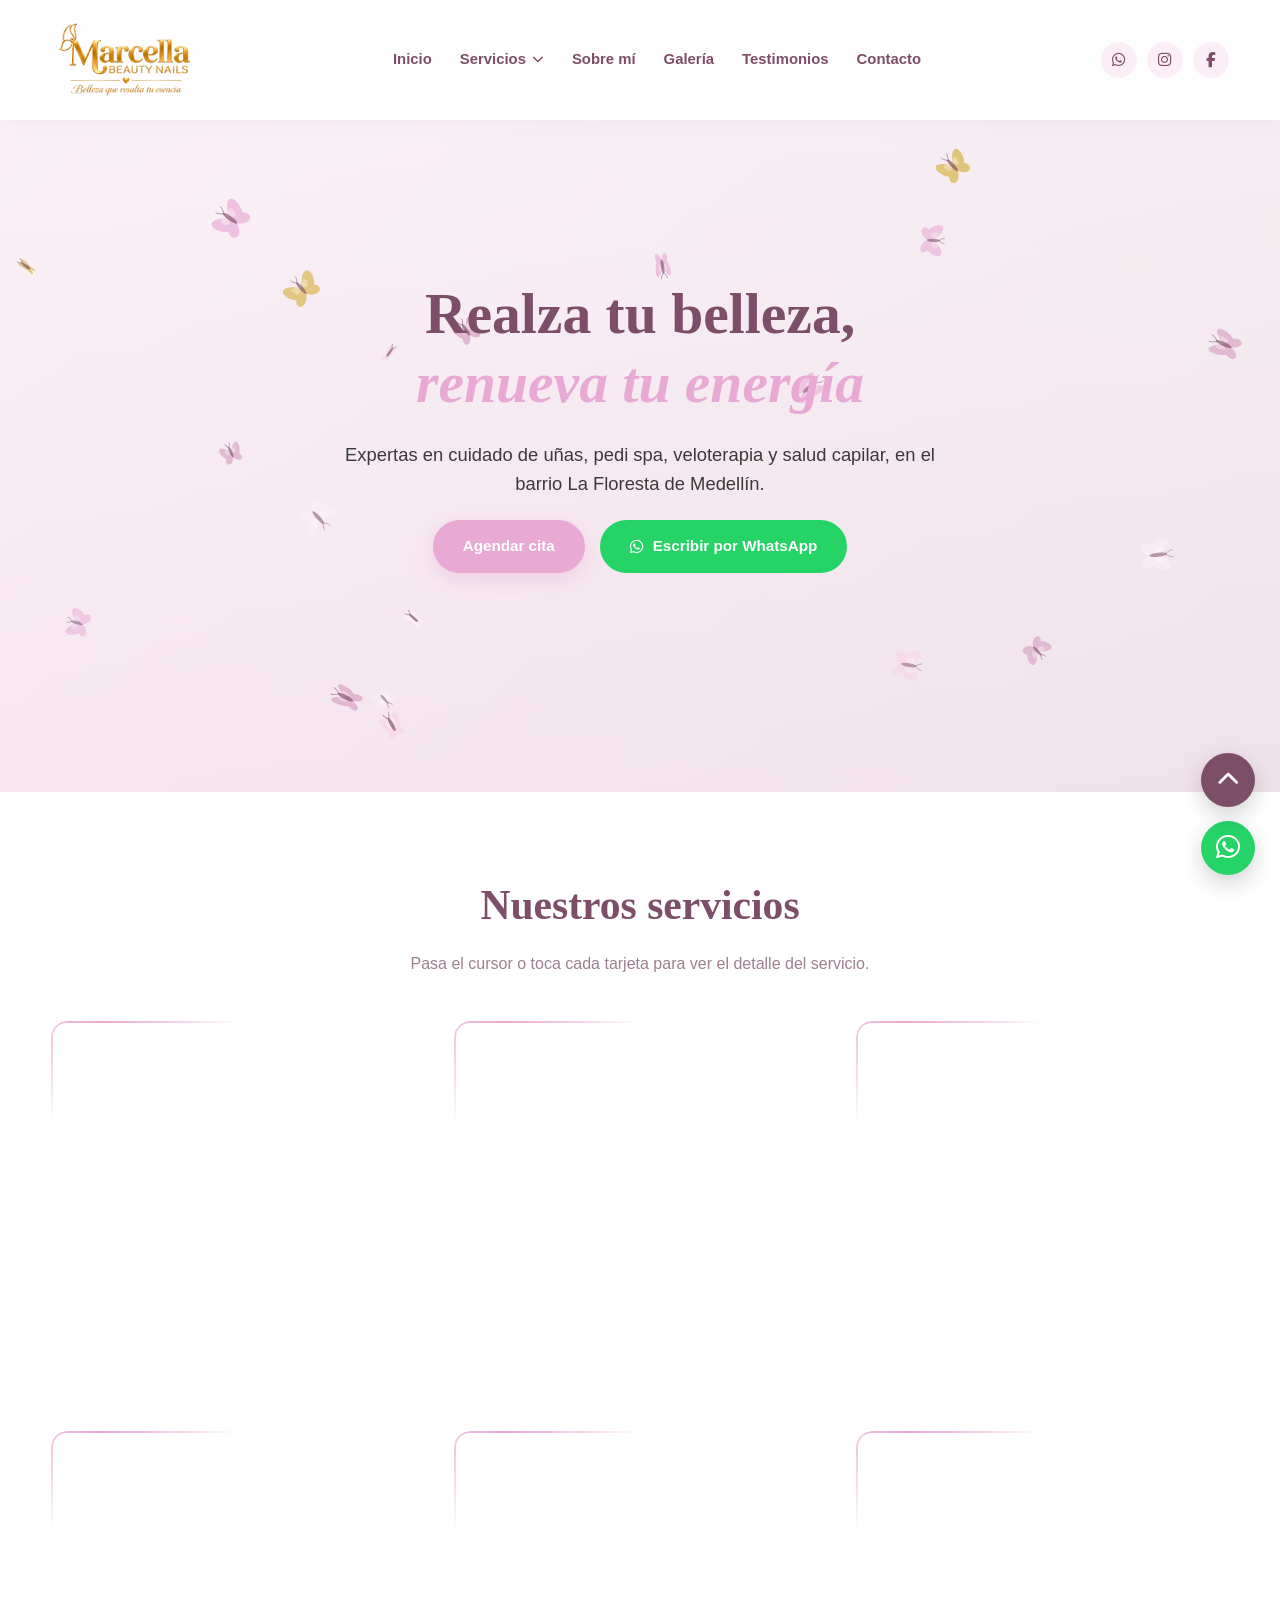
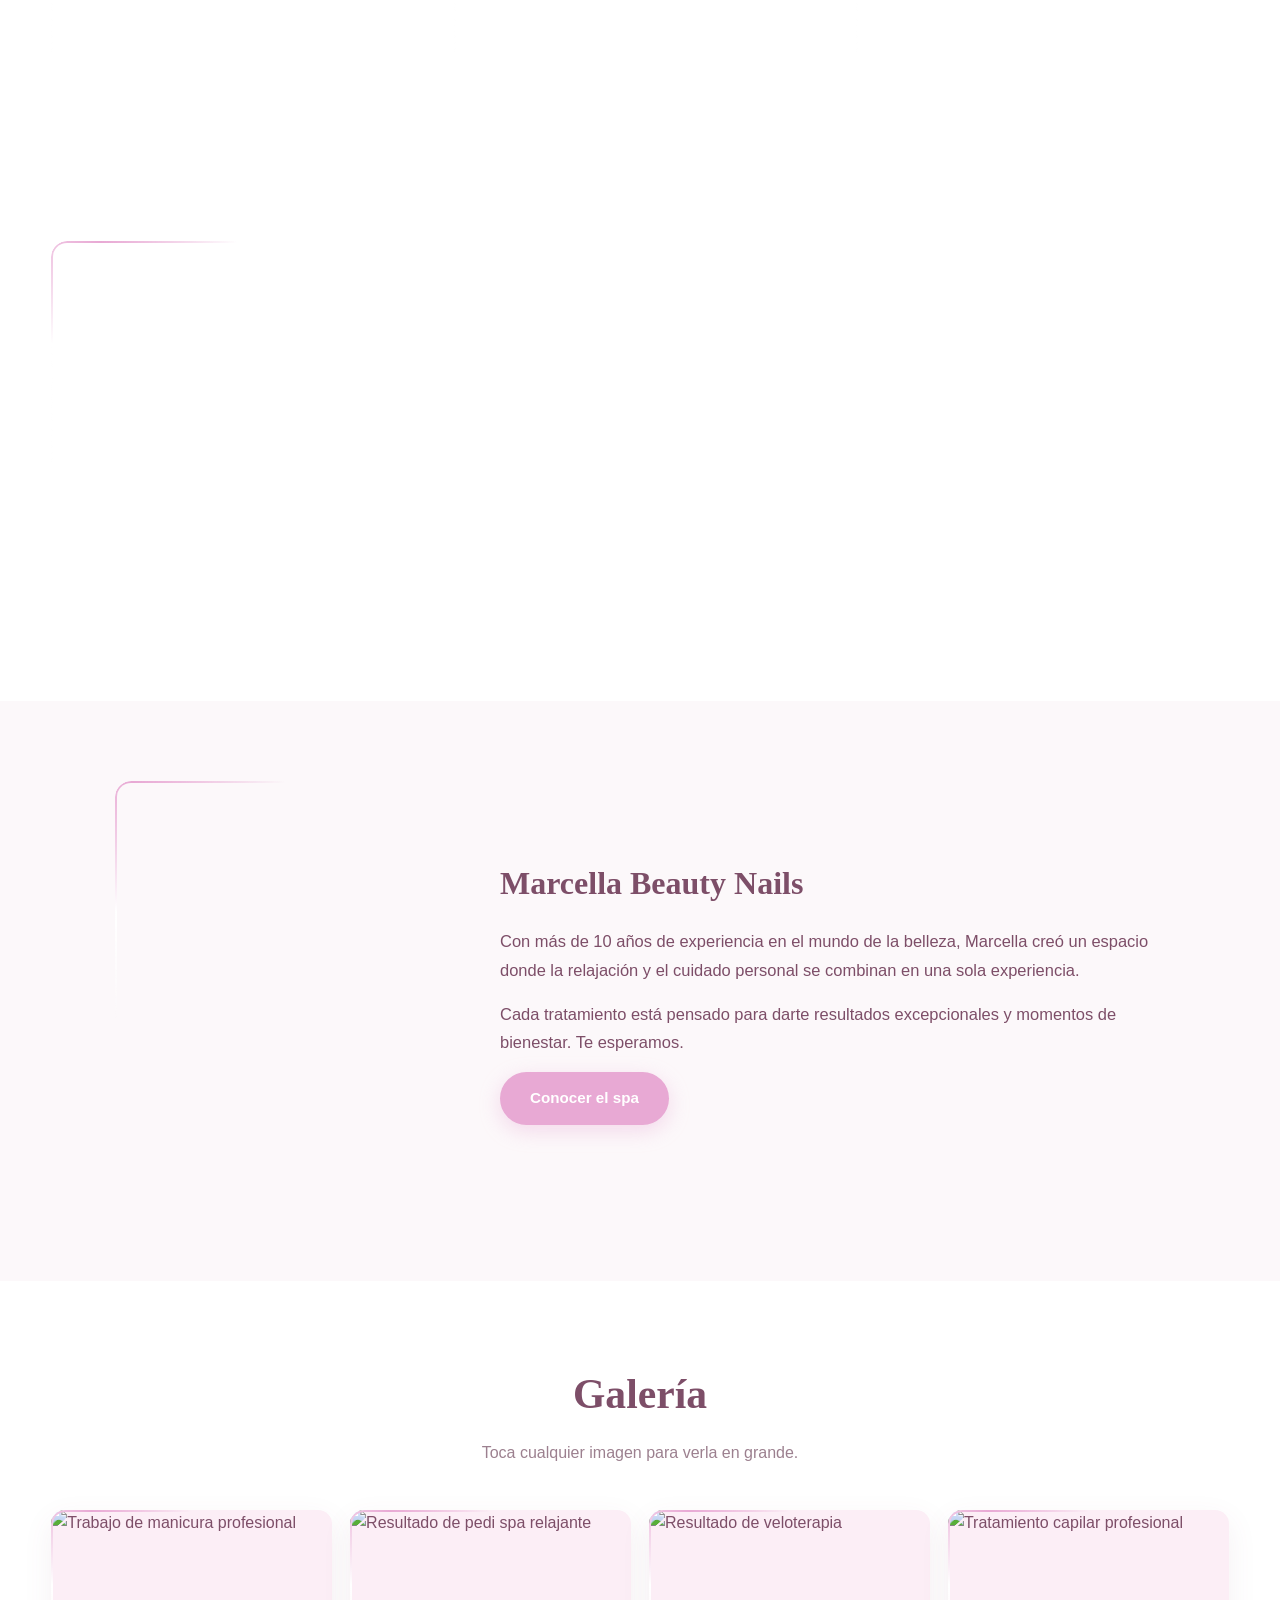
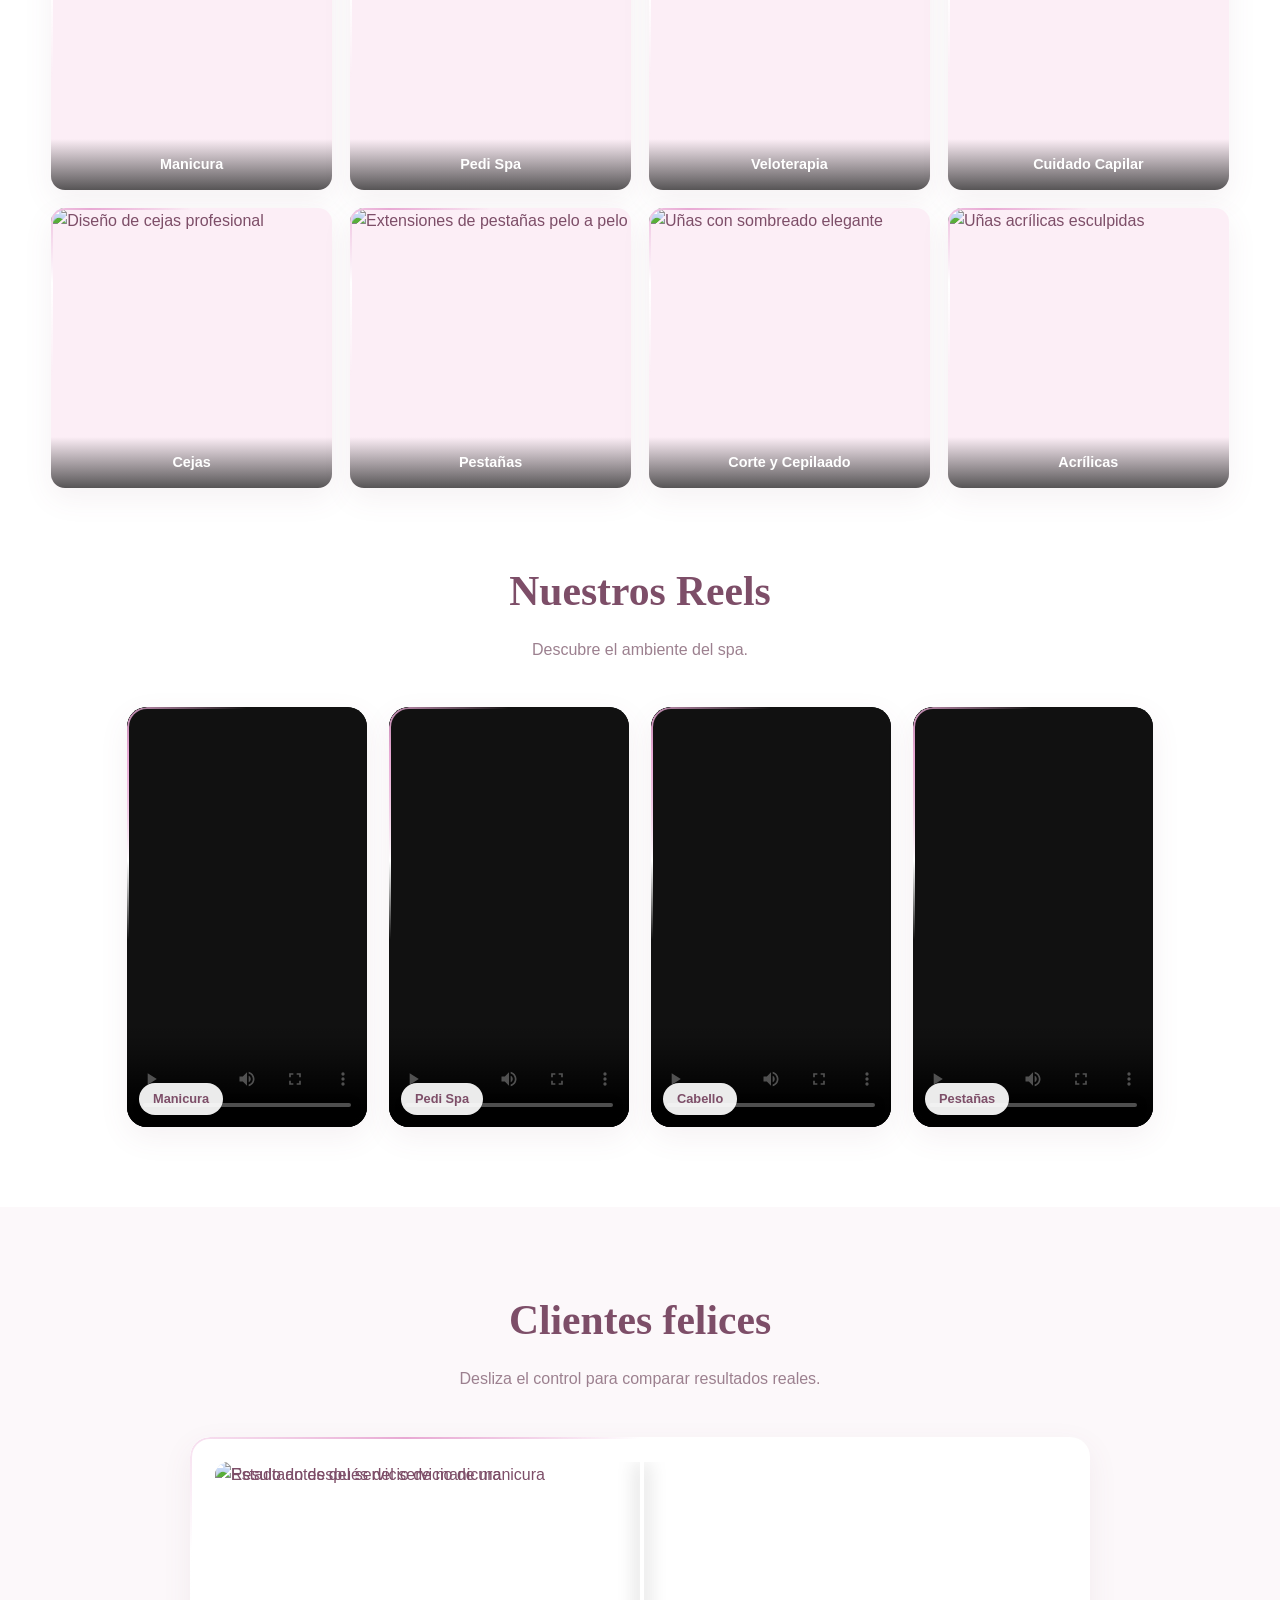
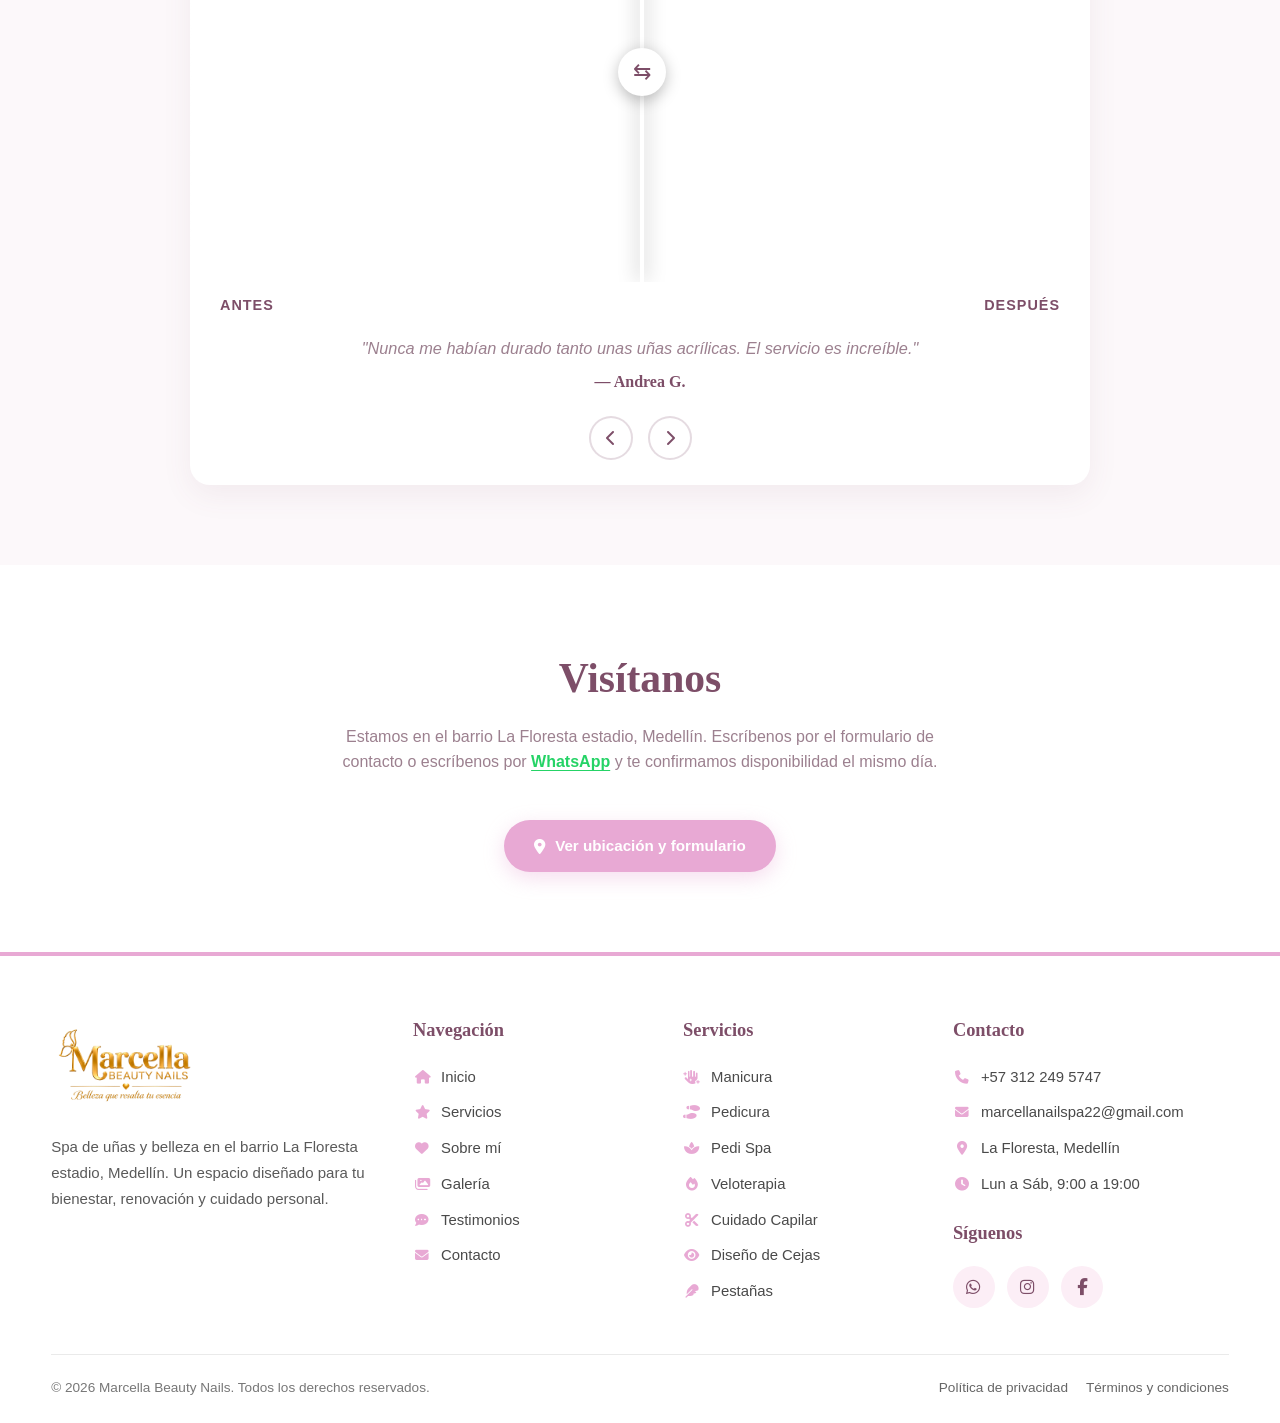
==== commit 69e57a07: "Fix: Corrección y validación de enlaces de redes sociales en el footer" ====
--- a/index.html
+++ b/index.html
@@ -95,7 +95,7 @@
         <div class="nav-redes-movil">
           <a href="https://wa.me/573122495747" target="_blank" rel="noopener noreferrer" aria-label="WhatsApp"><i class="fa-brands fa-whatsapp"></i></a>
           <a href="https://www.instagram.com/spa_marcellanails/" target="_blank" rel="noopener noreferrer" aria-label="Instagram"><i class="fa-brands fa-instagram"></i></a>
-          <a href="https://www.facebook.com/p/Marcella-Beauty-Nails-61556811263934/" target="_blank" rel="noopener noreferrer" aria-label="Facebook"><i class="fa-brands fa-facebook-f"></i></a>
+          <a href="https://www.facebook.com/profile.php?id=61556811263934" target="_blank" rel="noopener noreferrer" aria-label="Facebook"><i class="fa-brands fa-facebook-f"></i></a>
         </div>
       </nav>
 
@@ -103,7 +103,7 @@
       <div class="header-redes">
         <a href="https://wa.me/573122495747" class="red-whatsapp" target="_blank" rel="noopener noreferrer" aria-label="WhatsApp"><i class="fa-brands fa-whatsapp"></i></a>
         <a href="https://www.instagram.com/marcellabeautynails" class="red-instagram" target="_blank" rel="noopener noreferrer" aria-label="Instagram"><i class="fa-brands fa-instagram"></i></a>
-        <a href="https://www.facebook.com/marcellabeautynails" class="red-facebook" target="_blank" rel="noopener noreferrer" aria-label="Facebook"><i class="fa-brands fa-facebook-f"></i></a>
+        <a href="https://www.facebook.com/profile.php?id=61556811263934" class="red-facebook" target="_blank" rel="noopener noreferrer" aria-label="Facebook"><i class="fa-brands fa-facebook-f"></i></a>
       </div>
 
       <!-- Botón menú móvil -->
@@ -517,7 +517,7 @@
           <div class="footer-social-icons">
             <a href="https://wa.me/573122495747" class="red-whatsapp" target="_blank" rel="noopener noreferrer" aria-label="WhatsApp"><i class="fa-brands fa-whatsapp"></i></a>
             <a href="https://www.instagram.com/spa_marcellanails/" class="red-instagram" target="_blank" rel="noopener noreferrer" aria-label="Instagram"><i class="fa-brands fa-instagram"></i></a>
-            <a href="https://www.facebook.com/p/Marcella-Beauty-Nails-61556811263934/" class="red-facebook" target="_blank" rel="noopener noreferrer" aria-label="Facebook"><i class="fa-brands fa-facebook-f"></i></a>
+            <a href="https://www.facebook.com/profile.php?id=61556811263934" class="red-facebook" target="_blank" rel="noopener noreferrer" aria-label="Facebook"><i class="fa-brands fa-facebook-f"></i></a>
           </div>
         </div>
       </div>
--- a/style.css
+++ b/style.css
@@ -139,7 +139,7 @@
 
 /* [MEJORA - LOGOS UNIFICADOS]: misma altura proporcional que .footer-logo en PC (60px) */
 .logo-img {
-  height: 60px;
+  height: 100px;
   width: auto;
   object-fit: contain;
   transition: var(--transicion);
@@ -969,7 +969,7 @@
 }
 .footer-logo {
   /* [MEJORA - LOGOS UNIFICADOS]: misma altura que .logo-img del header en PC (60px) */
-  height: 60px;
+  height: 100px;
   width: auto;
   object-fit: contain;
   margin-bottom: 18px;
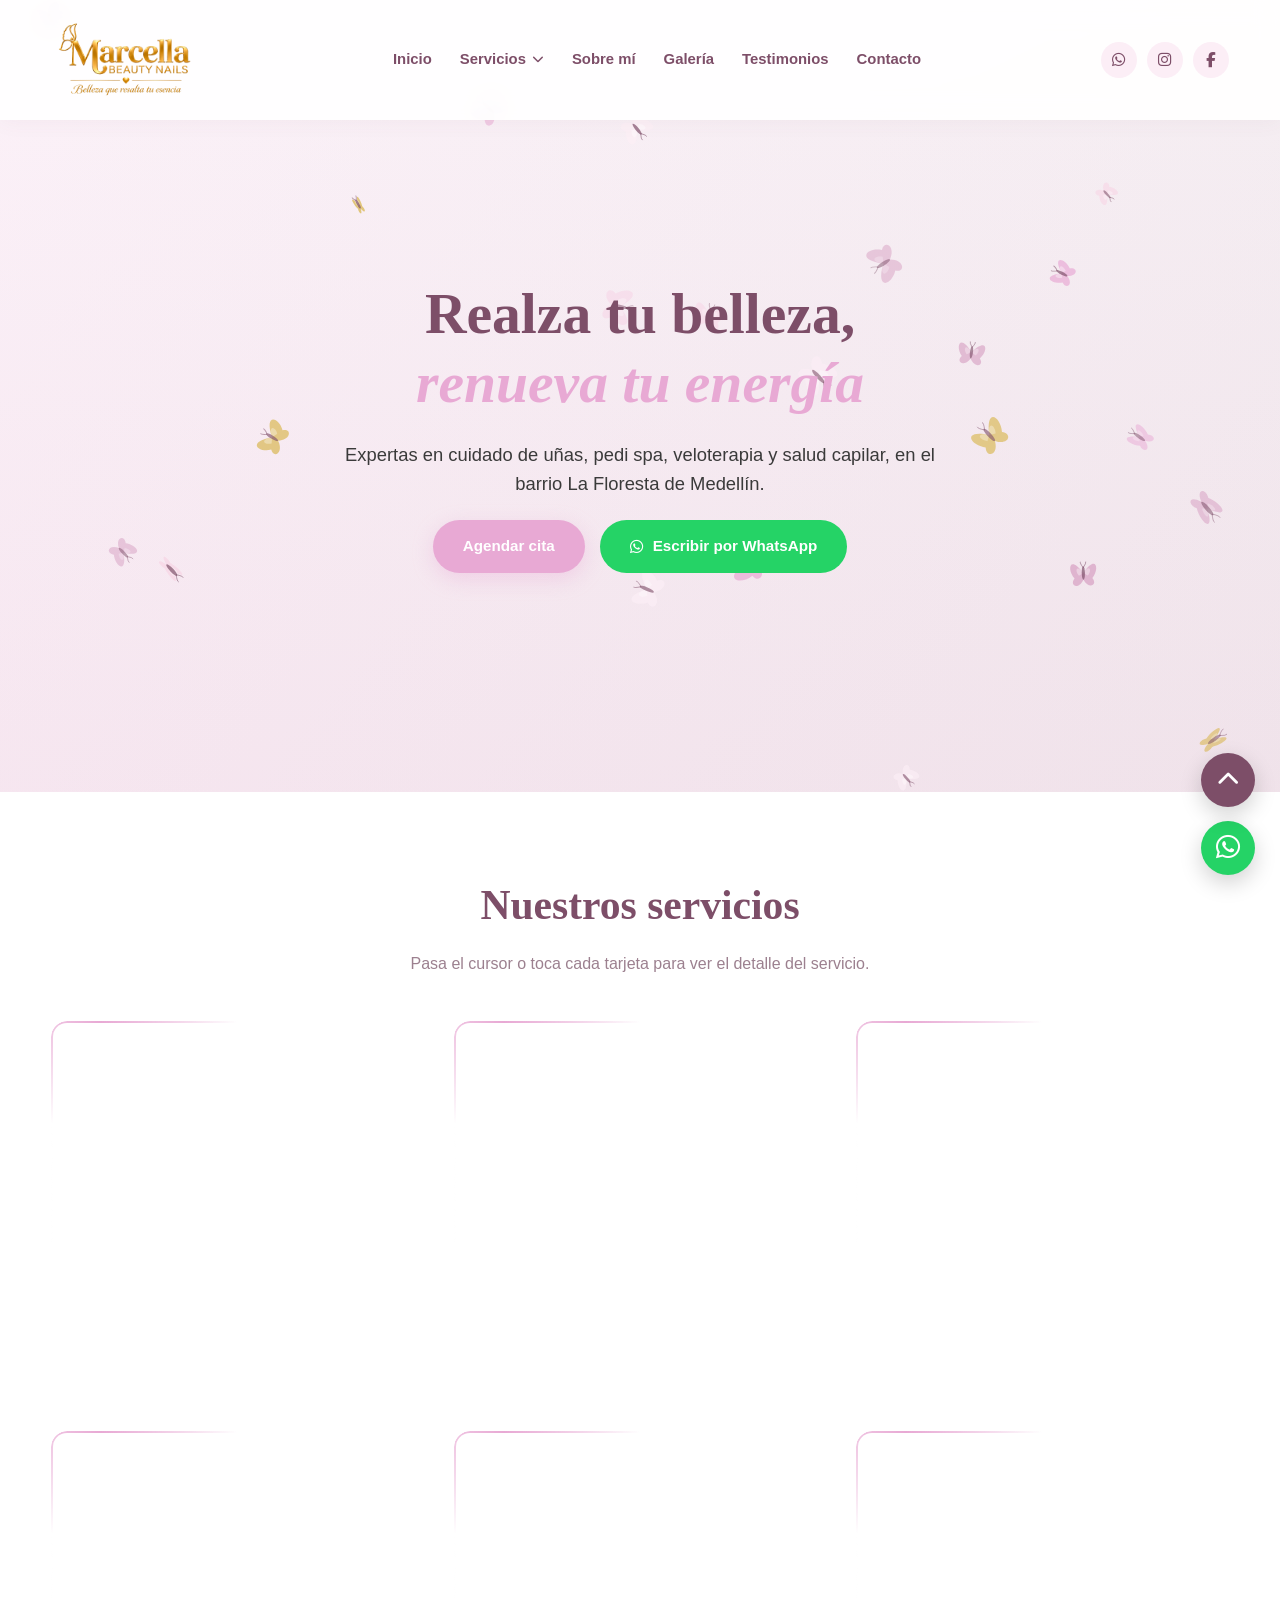
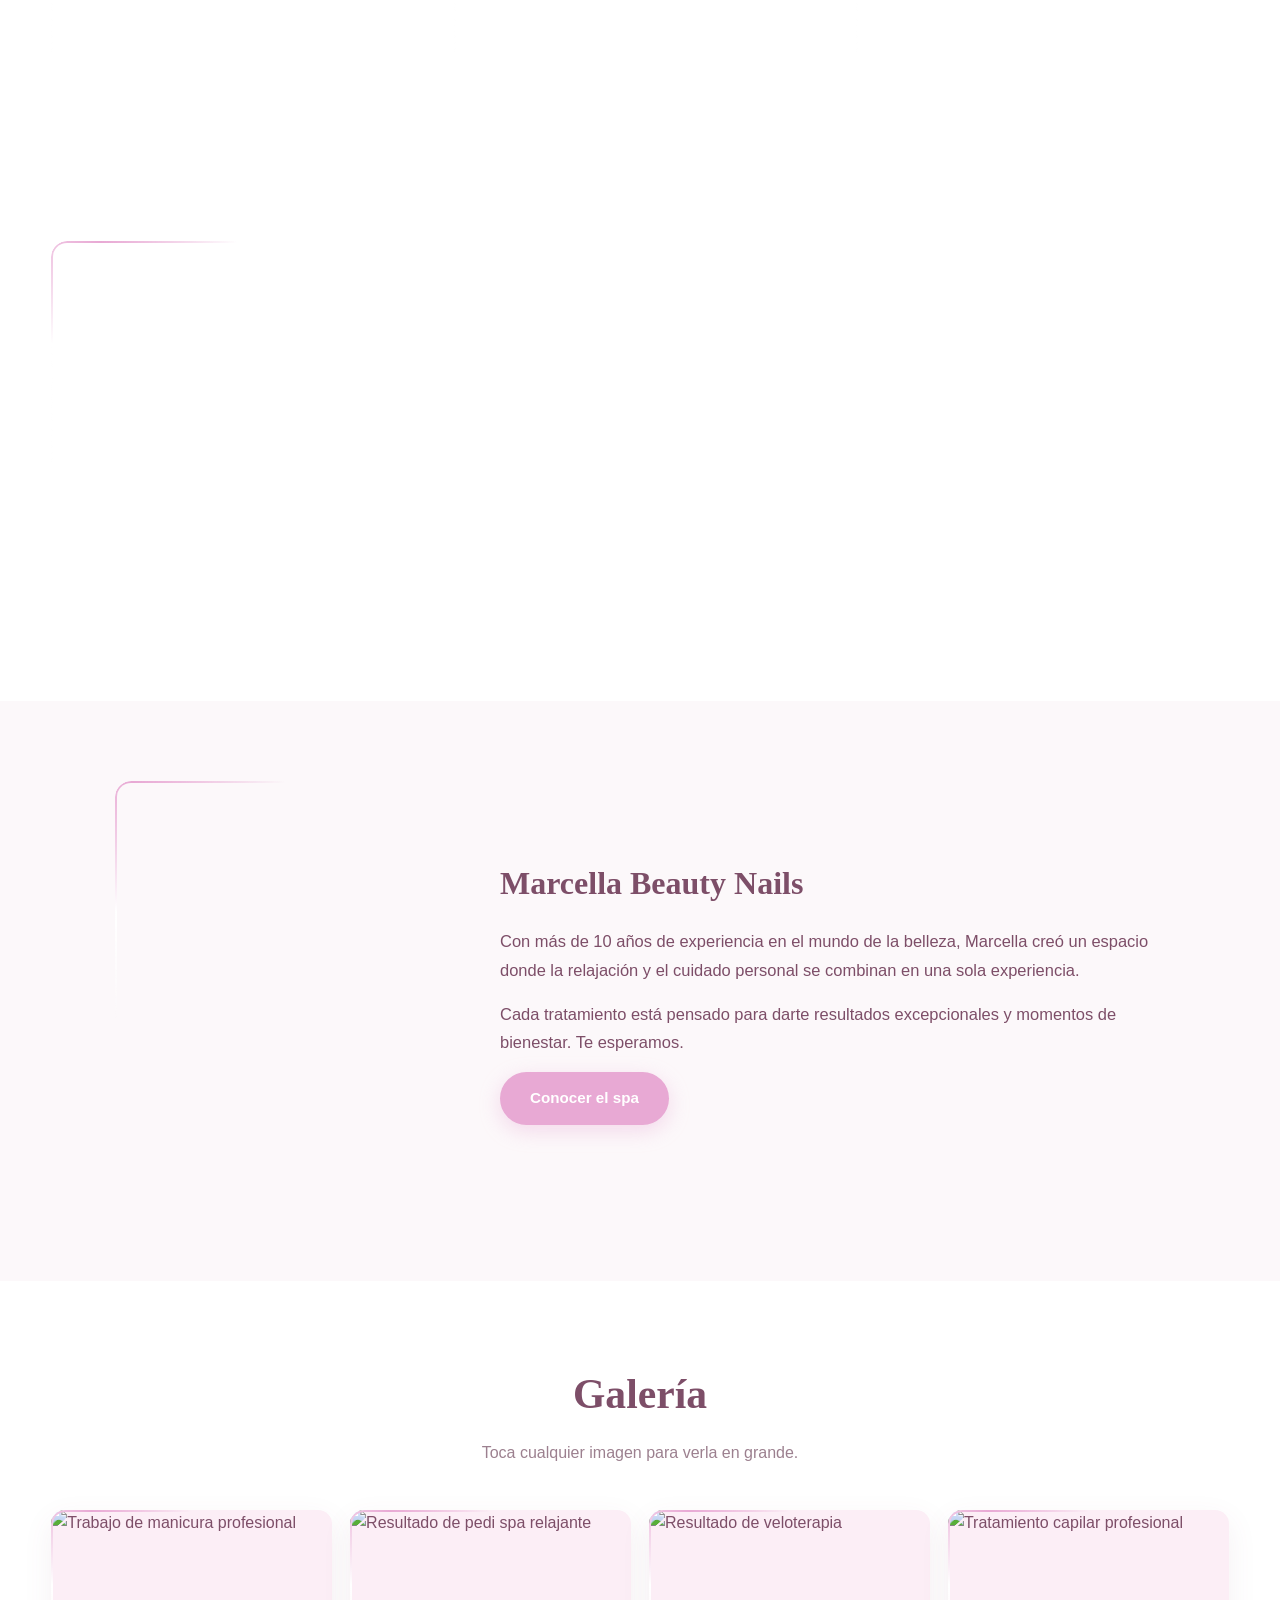
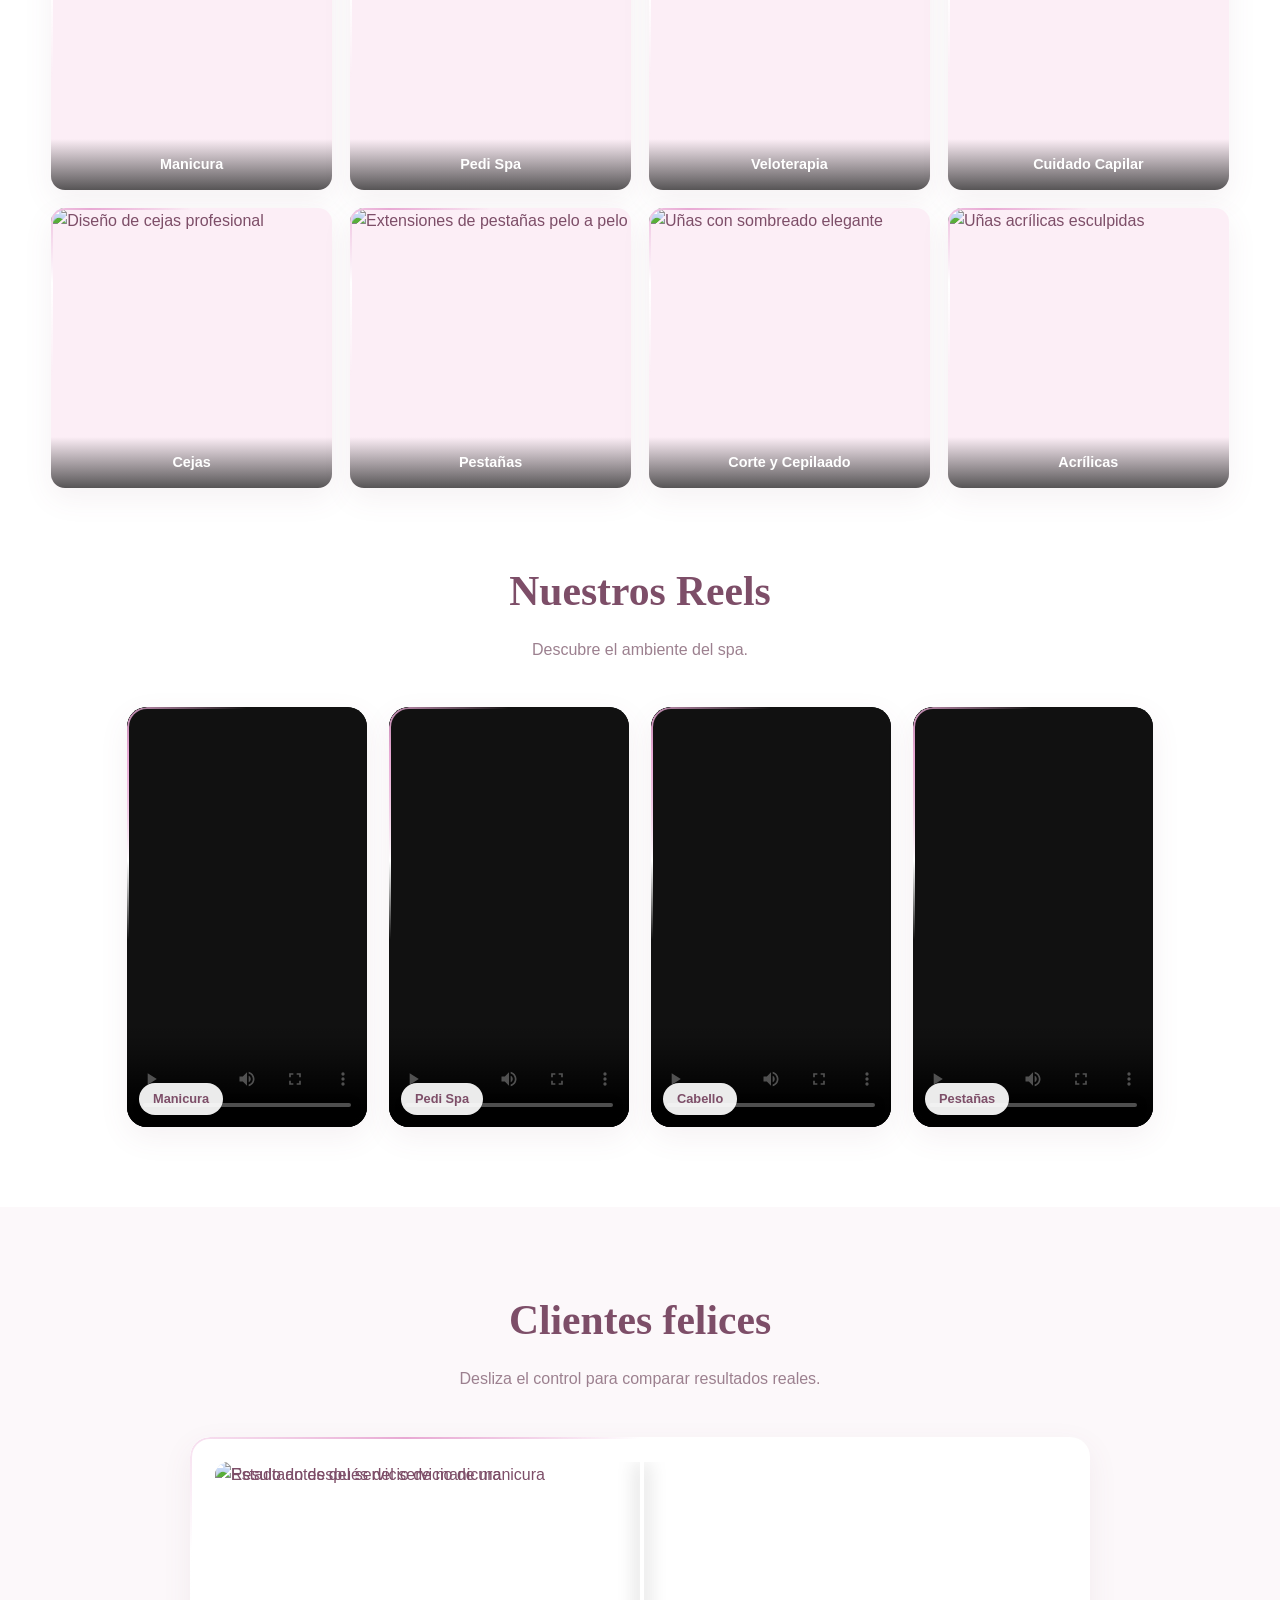
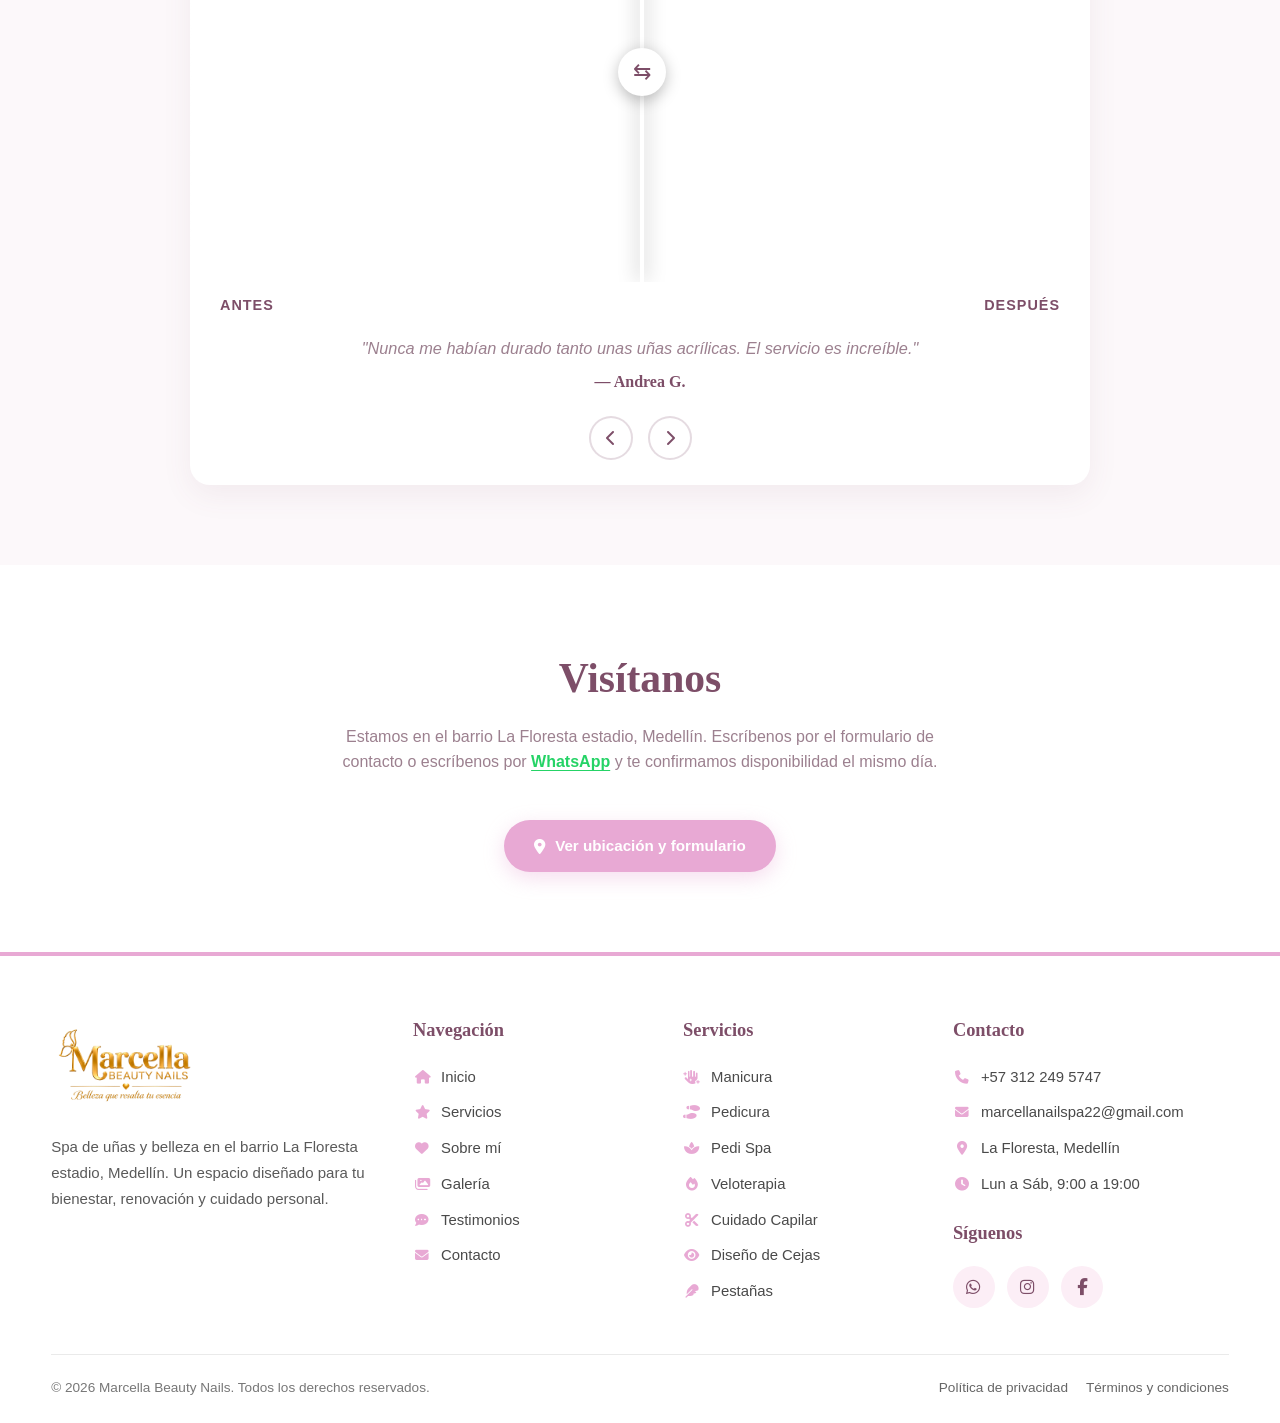
==== commit e55a42c3: "Fix: Corrección y validación de enlaces de redes sociales en el footer" ====
--- a/index.html
+++ b/index.html
@@ -102,7 +102,7 @@
       <!-- Redes sociales del navegador -->
       <div class="header-redes">
         <a href="https://wa.me/573122495747" class="red-whatsapp" target="_blank" rel="noopener noreferrer" aria-label="WhatsApp"><i class="fa-brands fa-whatsapp"></i></a>
-        <a href="https://www.instagram.com/marcellabeautynails" class="red-instagram" target="_blank" rel="noopener noreferrer" aria-label="Instagram"><i class="fa-brands fa-instagram"></i></a>
+        <a href="https://www.instagram.com/spa_marcellanails/" class="red-instagram" target="_blank" rel="noopener noreferrer" aria-label="Instagram"><i class="fa-brands fa-instagram"></i></a>
         <a href="https://www.facebook.com/profile.php?id=61556811263934" class="red-facebook" target="_blank" rel="noopener noreferrer" aria-label="Facebook"><i class="fa-brands fa-facebook-f"></i></a>
       </div>
 
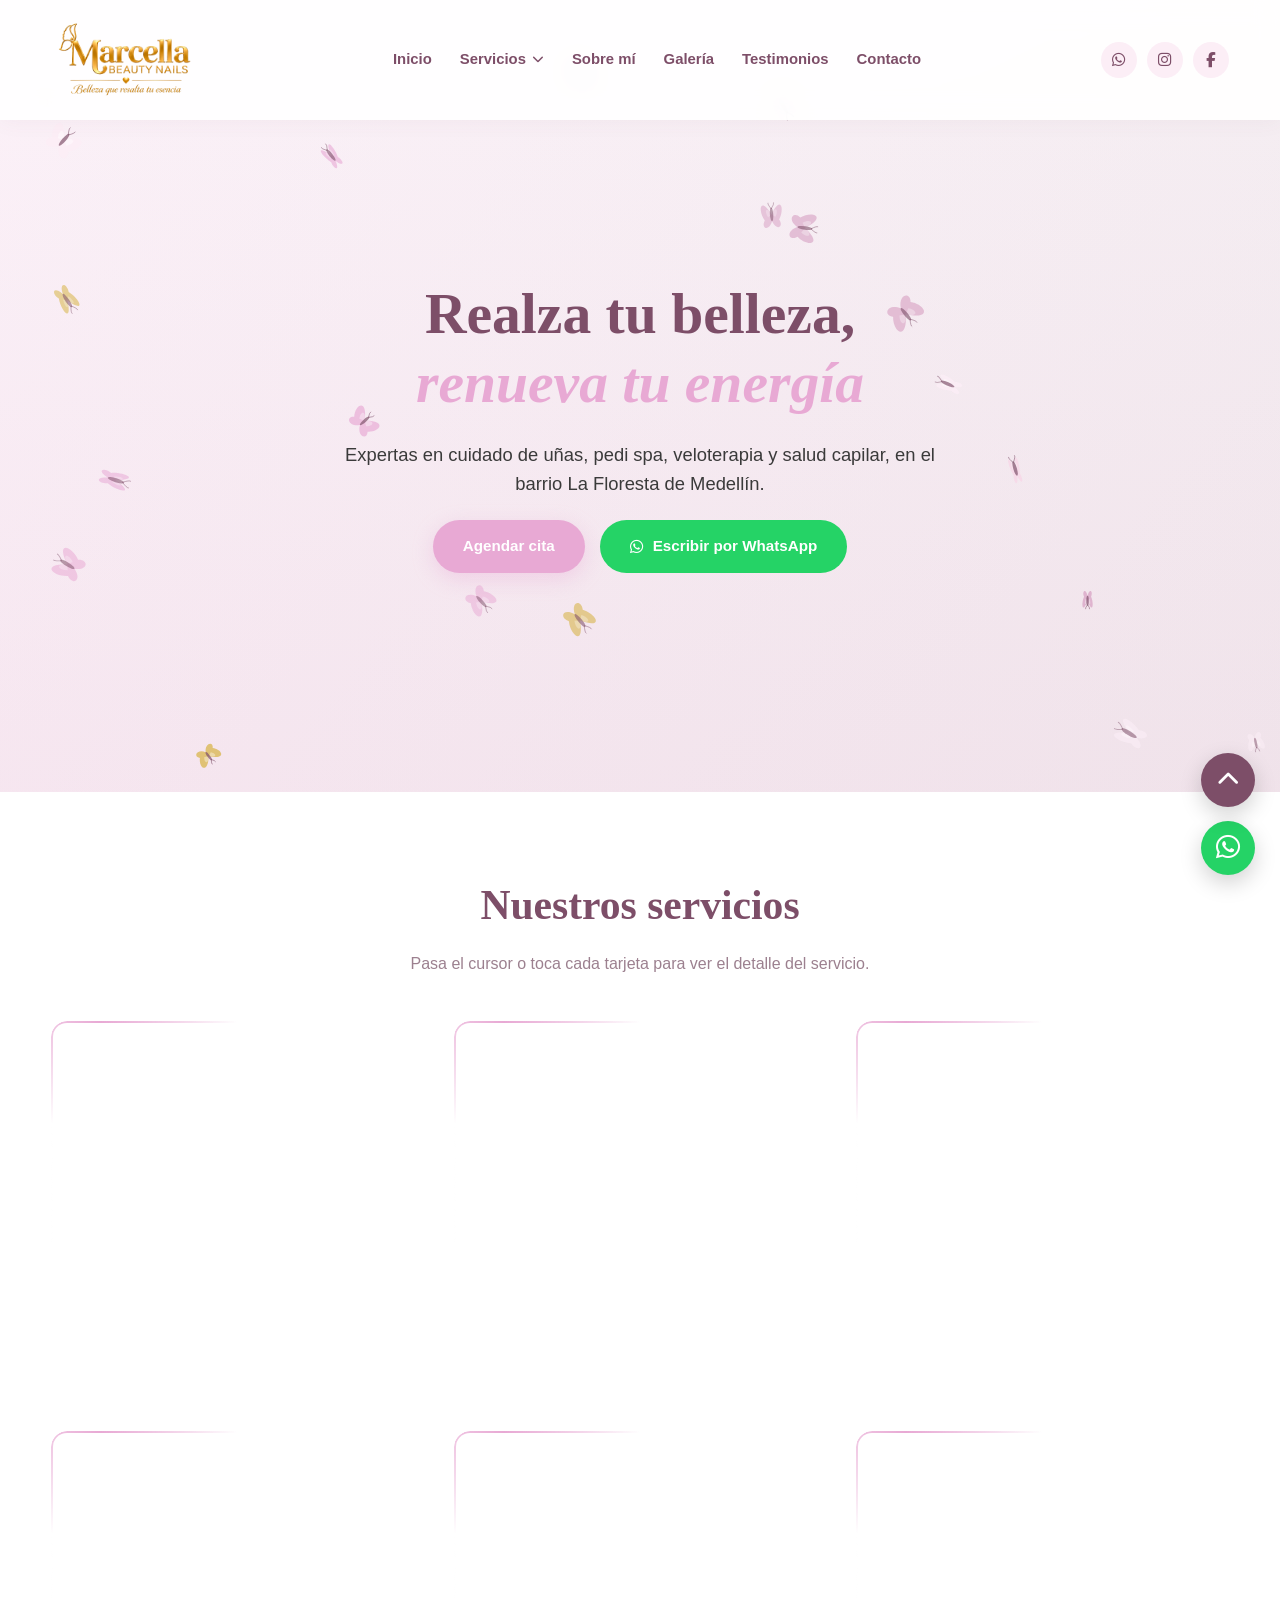
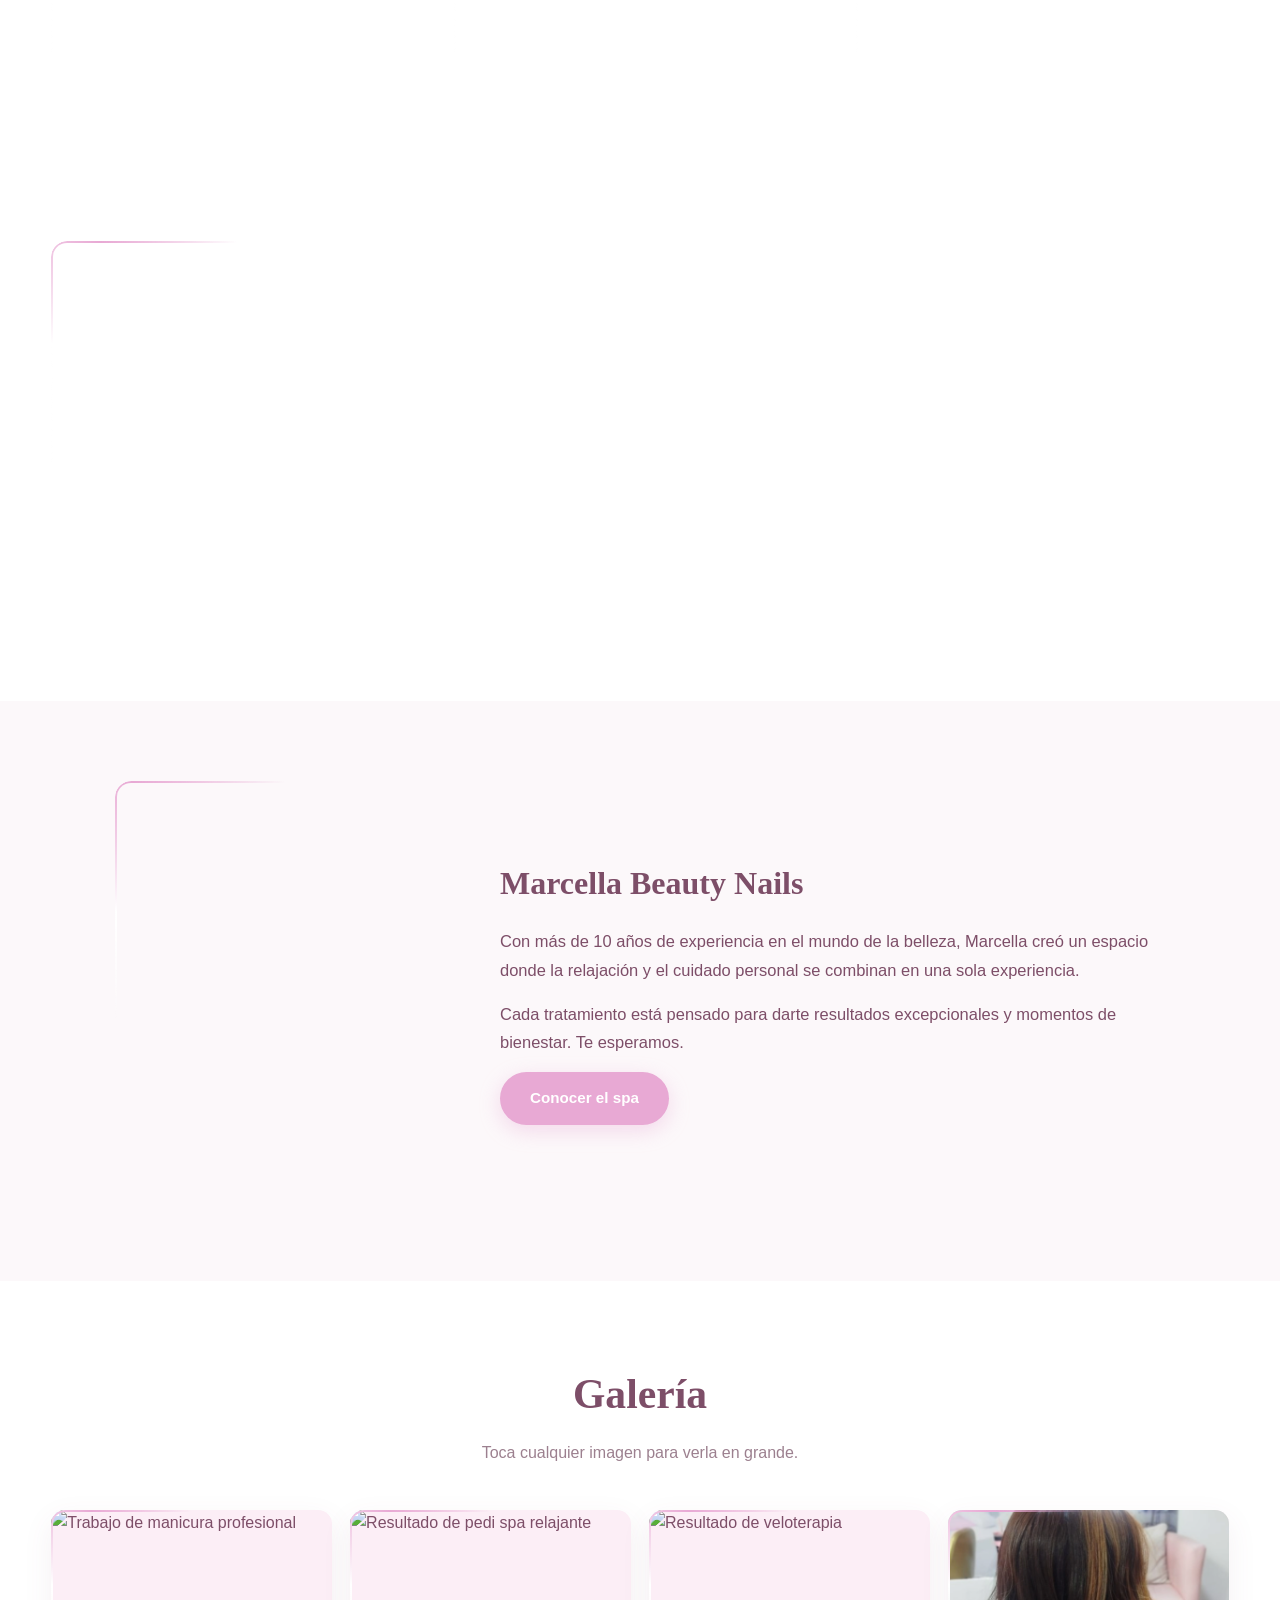
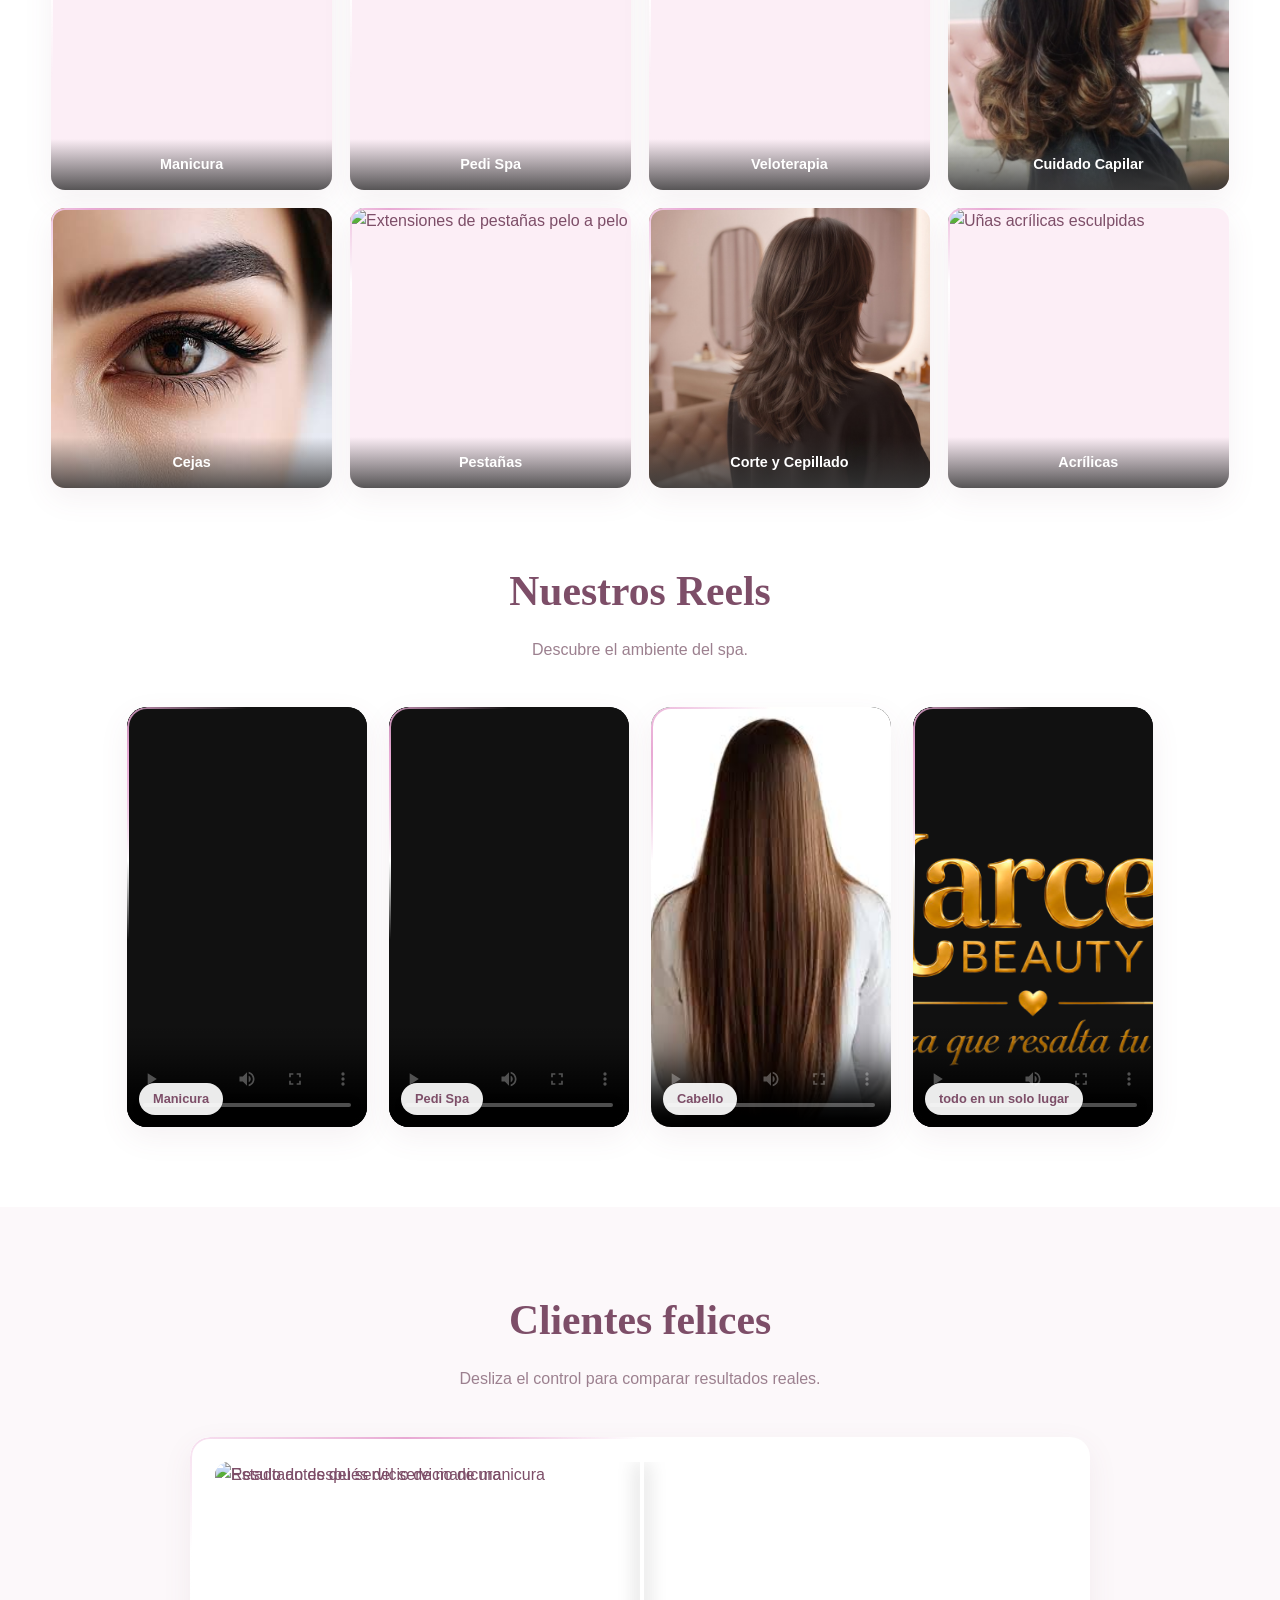
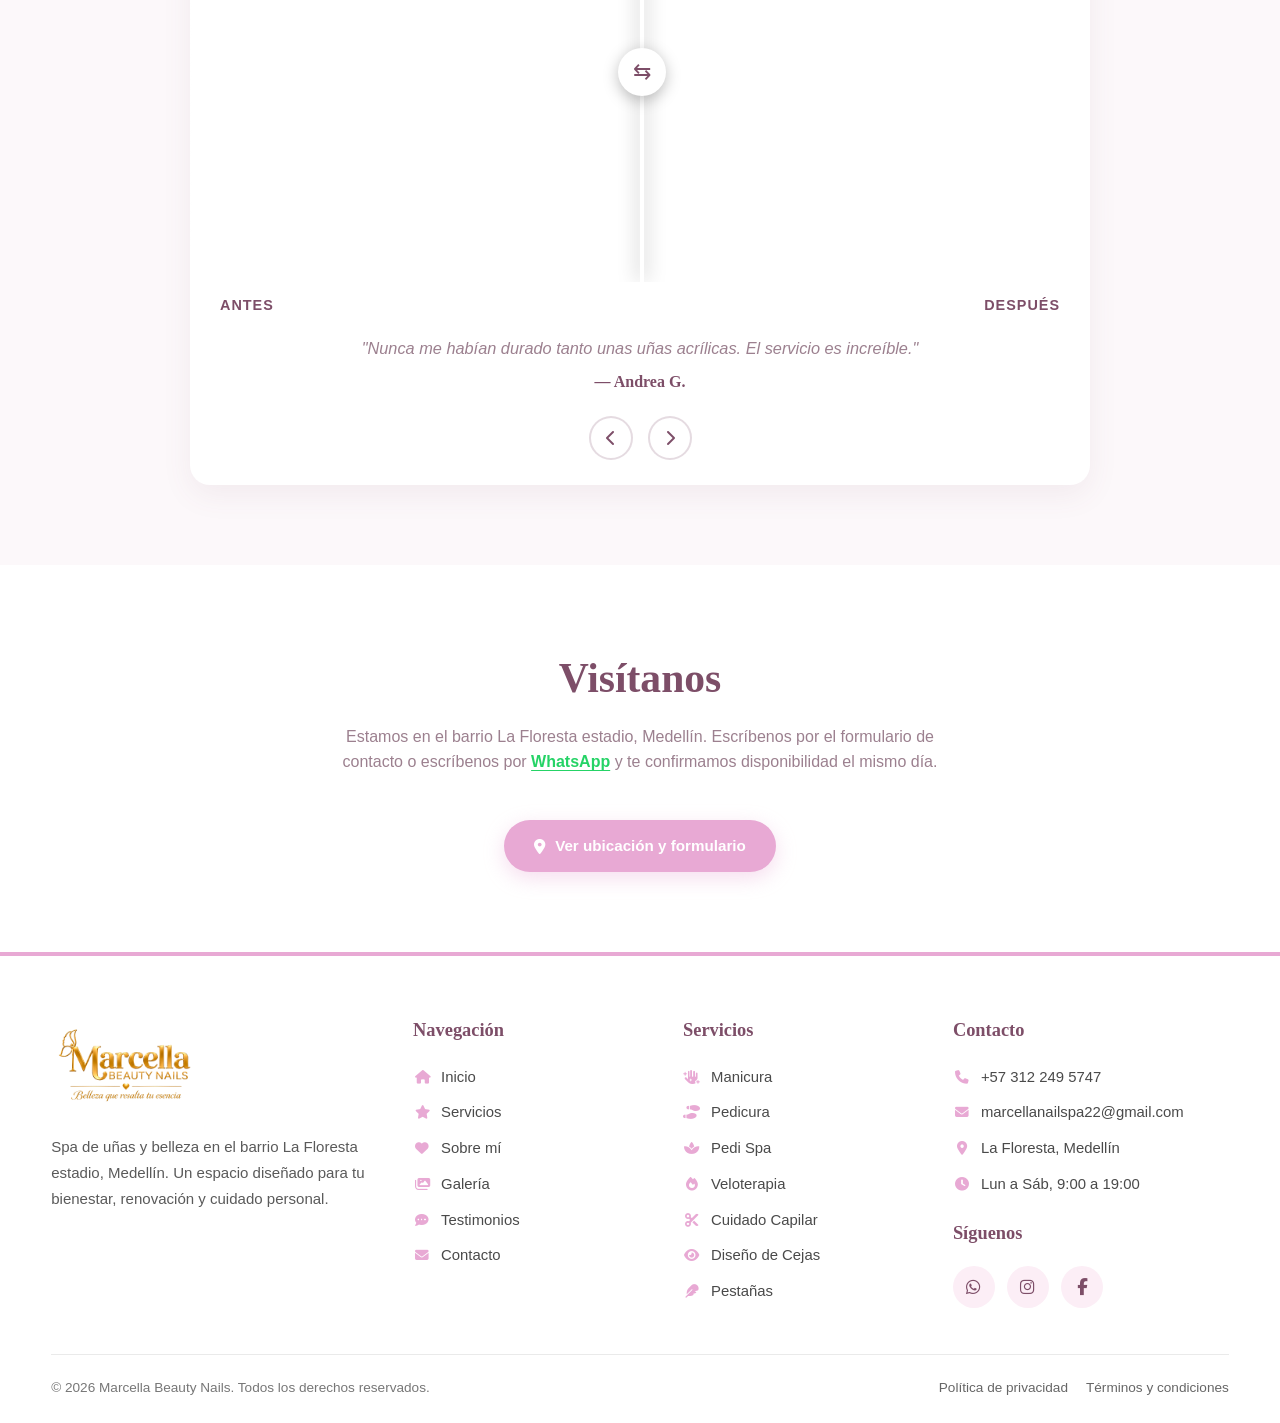
==== commit f55bec17: "Ajuste de tamaño del logo, textos de la tarjeta y propuesta comercial" ====
--- a/index.html
+++ b/index.html
@@ -148,7 +148,7 @@
             <div class="flip-card-inner">
               <div class="flip-card-front">
                 <div class="card-image-wrapper">
-                  <img src="https://images.unsplash.com/photo-1604654894610-df63bc536371?w=800&q=80" alt="Servicio de Manicura premium en Medellín" class="service-img" loading="lazy" />
+                  <img src="img/uñas spa.png" alt="Servicio de Manicura premium en Medellín" class="service-img" loading="lazy" />
                   <div class="service-overlay">
                     <i class="fa-solid fa-hand-sparkles"></i>
                     <h3>Manicura</h3>
@@ -169,7 +169,7 @@
             <div class="flip-card-inner">
               <div class="flip-card-front">
                 <div class="card-image-wrapper">
-                  <img src="https://images.unsplash.com/photo-1519014816548-bf5fe059798b?w=800&q=80" alt="Servicio de Pedicura profesional" class="service-img" loading="lazy" />
+                  <img src="img/pedicura_3.jpg" alt="Servicio de Pedicura profesional" class="service-img" loading="lazy" />
                   <div class="service-overlay">
                     <i class="fa-solid fa-shoe-prints"></i>
                     <h3>Pedicura</h3>
@@ -190,7 +190,7 @@
             <div class="flip-card-inner">
               <div class="flip-card-front">
                 <div class="card-image-wrapper">
-                  <img src="https://images.unsplash.com/photo-1600334089648-b0d9d3028eb2?w=800&q=80" alt="Ritual Pedi Spa relajante" class="service-img" loading="lazy" />
+                  <img src="img/pedi_spa1.jpg" alt="Ritual Pedi Spa relajante" class="service-img" loading="lazy" />
                   <div class="service-overlay">
                     <i class="fa-solid fa-spa"></i>
                     <h3>Pedi Spa</h3>
@@ -211,7 +211,7 @@
             <div class="flip-card-inner">
               <div class="flip-card-front">
                 <div class="card-image-wrapper">
-                  <img src="https://images.unsplash.com/photo-1560066984-138dadb4c035?w=800&q=80" alt="Servicio de Veloterapia capilar" class="service-img" loading="lazy" />
+                  <img src="IMG/veloterapia_spa.png" alt="Servicio de Veloterapia capilar" class="service-img" loading="lazy" />
                   <div class="service-overlay">
                     <i class="fa-solid fa-fire"></i>
                     <h3>Veloterapia</h3>
@@ -232,7 +232,7 @@
             <div class="flip-card-inner">
               <div class="flip-card-front">
                 <div class="card-image-wrapper">
-                  <img src="https://images.unsplash.com/photo-1522337360788-8b13dee7a37e?w=800&q=80" alt="Tratamiento de Cuidado Capilar" class="service-img" loading="lazy" />
+                  <img src="img/galeria/cabello14.png" alt="Tratamiento de Cuidado Capilar" class="service-img" loading="lazy" />
                   <div class="service-overlay">
                     <i class="fa-solid fa-scissors"></i>
                     <h3>Cuidado Capilar</h3>
@@ -253,7 +253,7 @@
             <div class="flip-card-inner">
               <div class="flip-card-front">
                 <div class="card-image-wrapper">
-                  <img src="https://images.unsplash.com/photo-1583001931096-959e9a1a6223?w=800&q=80" alt="Servicio de Diseño de Cejas" class="service-img" loading="lazy" />
+                  <img src="img/diseño_cejas1.jpg" alt="Servicio de Diseño de Cejas" class="service-img" loading="lazy" />
                   <div class="service-overlay">
                     <i class="fa-solid fa-eye"></i>
                     <h3>Diseño de Cejas</h3>
@@ -274,7 +274,7 @@
             <div class="flip-card-inner">
               <div class="flip-card-front">
                 <div class="card-image-wrapper">
-                  <img src="https://images.unsplash.com/photo-1587909209111-5097ee578ec3?w=800&q=80" alt="Extensiones de Pestañas pelo a pelo" class="service-img" loading="lazy" />
+                  <img src="img/galeria/pestañas_spa_punto_punto.jpg" alt="Extensiones de Pestañas pelo a pelo" class="service-img" loading="lazy" />
                   <div class="service-overlay">
                     <i class="fa-solid fa-feather"></i>
                     <h3>Pestañas</h3>
@@ -305,7 +305,7 @@
             <div class="flip-card-inner">
               <div class="flip-card-front">
                 <div class="card-image-wrapper">
-                  <img src="https://images.unsplash.com/photo-1595950653106-6c9ebd614d3a?w=800&q=80" alt="Marcella, fundadora del spa" class="service-img" loading="lazy" />
+                  <img src="img/logo_transparente_dorado_spa.png" alt="Marcella, fundadora del spa" class="service-img" loading="lazy" />
                   <div class="service-overlay">
                     <i class="fa-solid fa-heart"></i>
                     <h3>Marcella</h3>
@@ -316,7 +316,7 @@
               </div>
               <div class="flip-card-back">
                 <h3>Su historia</h3>
-                <p>Más de 10 años dedicados a la belleza y al cuidado de las manos. Cada cita es un momento pensado para ti.</p>
+                <p>"Con más de 10 años de trayectoria, soy el reflejo de que con visión, mentalidad positiva y constancia, los sueños sí se hacen realidad. Marcella Beauty Nails nació de ese deseo de superación y hoy es un spa integral consolidado, diseñado exclusivamente para brindarte el cuidado y la experiencia de bienestar que mereces.""</p>
                 <a href="contacto.html" class="service-link">Agendar cita <i class="fa-solid fa-arrow-right"></i></a>
               </div>
             </div>
@@ -346,31 +346,31 @@
             <span class="gallery-caption">Manicura</span>
           </div>
           <div class="gallery-item" data-title="Pedi Spa Relajante" tabindex="0" role="button" aria-label="Ver imagen Pedi Spa Relajante en grande">
-            <img src="https://images.unsplash.com/photo-1600334089648-b0d9d3028eb2?w=800&q=80" alt="Resultado de pedi spa relajante" loading="lazy" />
+            <img src="img/galeria/pedispa_1.jpg" alt="Resultado de pedi spa relajante" loading="lazy" />
             <span class="gallery-caption">Pedi Spa</span>
           </div>
           <div class="gallery-item" data-title="Resultado de Veloterapia" tabindex="0" role="button" aria-label="Ver imagen Resultado de Veloterapia en grande">
-            <img src="https://images.unsplash.com/photo-1560066984-138dadb4c035?w=800&q=80" alt="Resultado de veloterapia" loading="lazy" />
+            <img src="img/galeria/veloterapia_spa.png" alt="Resultado de veloterapia" loading="lazy" />
             <span class="gallery-caption">Veloterapia</span>
           </div>
           <div class="gallery-item" data-title="Tratamiento Capilar" tabindex="0" role="button" aria-label="Ver imagen Tratamiento Capilar en grande">
-            <img src="https://images.unsplash.com/photo-1522337360788-8b13dee7a37e?w=800&q=80" alt="Tratamiento capilar profesional" loading="lazy" />
+            <img src="img/galeria/cabello_fondo de spa.png" alt="Tratamiento capilar profesional" loading="lazy" />
             <span class="gallery-caption">Cuidado Capilar</span>
           </div>
           <div class="gallery-item" data-title="Diseño de Cejas" tabindex="0" role="button" aria-label="Ver imagen Diseño de Cejas en grande">
-            <img src="https://images.unsplash.com/photo-1583001931096-959e9a1a6223?w=800&q=80" alt="Diseño de cejas profesional" loading="lazy" />
+            <img src="img/galeria/cejas_spa.jpg" alt="Diseño de cejas profesional" loading="lazy" />
             <span class="gallery-caption">Cejas</span>
           </div>
           <div class="gallery-item" data-title="Extensiones de Pestañas" tabindex="0" role="button" aria-label="Ver imagen Extensiones de Pestañas en grande">
-            <img src="https://images.unsplash.com/photo-1587909209111-5097ee578ec3?w=800&q=80" alt="Extensiones de pestañas pelo a pelo" loading="lazy" />
+            <img src="img/galeria/pestañasspa_punto_punto.jpg" alt="Extensiones de pestañas pelo a pelo" loading="lazy" />
             <span class="gallery-caption">Pestañas</span>
           </div>
           <div class="gallery-item" data-title="Uñas con Sombreado" tabindex="0" role="button" aria-label="Ver imagen Uñas con Sombreado en grande">
-            <img src="https://images.unsplash.com/photo-1632345031435-8727f6897d53?w=800&q=80" alt="Uñas con sombreado elegante" loading="lazy" />
-            <span class="gallery-caption">Corte y Cepilaado</span>
+            <img src="img/galeria/corte_despues.jpg" alt="Uñas con sombreado elegante" loading="lazy" />
+            <span class="gallery-caption">Corte y Cepillado</span>
           </div>
           <div class="gallery-item" data-title="Uñas Acrílicas" tabindex="0" role="button" aria-label="Ver imagen Uñas Acrílicas en grande">
-            <img src="https://images.unsplash.com/photo-1610992015732-2449b76344bc?w=800&q=80" alt="Uñas acrílicas esculpidas" loading="lazy" />
+            <img src="img/galeria/galeria_acrilicas.png" alt="Uñas acrílicas esculpidas" loading="lazy" />
             <span class="gallery-caption">Acrílicas</span>
           </div>
         </div>
@@ -383,32 +383,32 @@
 
         <div class="videos-grid">
           <div class="video-item">
-            <video controls preload="metadata" playsinline poster="https://images.unsplash.com/photo-1604654894610-df63bc536371?w=600&q=80">
-              <source src="videos/reel-manicura.mp4" type="video/mp4" />
+            <video controls preload="metadata" playsinline poster="img/galeria/manicura_spa1.jpg">
+              <source src="videos/uñas_acrilicas.mp4" type="video/mp4" />
               Tu navegador no soporta el elemento video.
             </video>
             <span class="video-label">Manicura</span>
           </div>
           <div class="video-item">
-            <video controls preload="metadata" playsinline poster="https://images.unsplash.com/photo-1600334089648-b0d9d3028eb2?w=600&q=80">
+            <video controls preload="metadata" playsinline poster="img/galeria/pedispa_1.jpg">
               <source src="videos/reel-pedispa.mp4" type="video/mp4" />
               Tu navegador no soporta el elemento video.
             </video>
             <span class="video-label">Pedi Spa</span>
           </div>
           <div class="video-item">
-            <video controls preload="metadata" playsinline poster="https://images.unsplash.com/photo-1522337360788-8b13dee7a37e?w=600&q=80">
-              <source src="videos/reel-cabello.mp4" type="video/mp4" />
+            <video controls preload="metadata" playsinline poster="img/galeria/cabello_spa2.jpg">
+              <source src="videos/cabellocorreccion_color_.mp4" type="video/mp4" />
               Tu navegador no soporta el elemento video.
             </video>
             <span class="video-label">Cabello</span>
           </div>
           <div class="video-item">
-            <video controls preload="metadata" playsinline poster="https://images.unsplash.com/photo-1587909209111-5097ee578ec3?w=600&q=80">
-              <source src="videos/reel-pestanas.mp4" type="video/mp4" />
+            <video controls preload="metadata" playsinline poster="img/logo_transparente_dorado_spa.png">
+              <source src="videos/marcella_beauty_nails.mp4" type="video/mp4" />
               Tu navegador no soporta el elemento video.
             </video>
-            <span class="video-label">Pestañas</span>
+            <span class="video-label">todo en un solo lugar</span>
           </div>
         </div>
       </div>
--- a/style.css
+++ b/style.css
@@ -368,10 +368,16 @@
   overflow: hidden;
 }
 .service-img {
-  width: 100%; height: 100%;
-  object-fit: cover;
-  transition: transform 1.2s ease-in-out;
-}
+    width: 95%;                 /* Incremeantado de 85% a 95% para aprovechar casi todo el ancho disponible */
+    max-width: 300px;           /* Incrementado de 220px a 270px para que se expanda más en pantallas grandes */
+    height: auto;               /* Mantiene la proporción perfecta */
+    margin: 80px auto 0 auto;   /* Centra horizontalmente y reduce levemente el margen superior para dar espacio */
+    display: block;             
+    object-fit: contain;        /* Mantiene el logo siempre completo y visible */
+    transition: transform 1.2s ease-in-out;
+}
+
+
 .flip-card:hover .service-img,
 .flip-card:focus-visible .service-img {
   transform: scale(1.12);
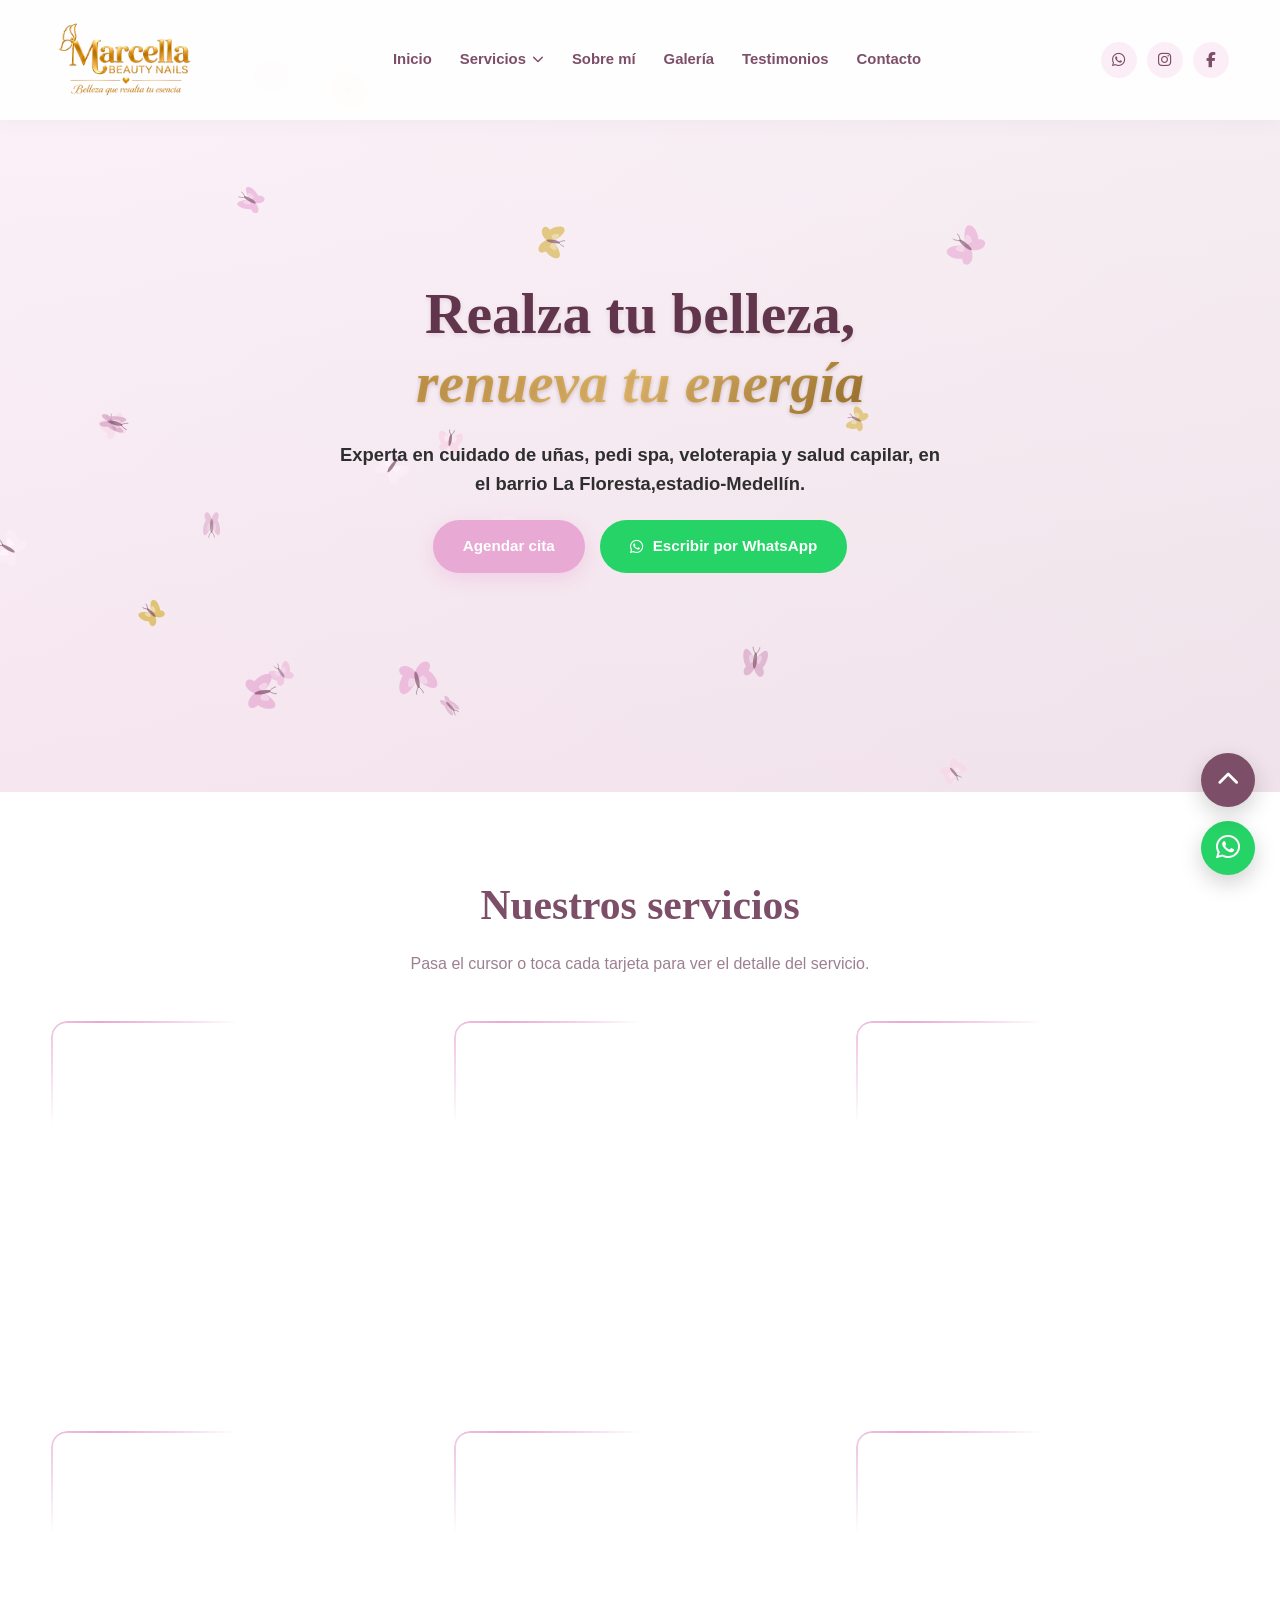
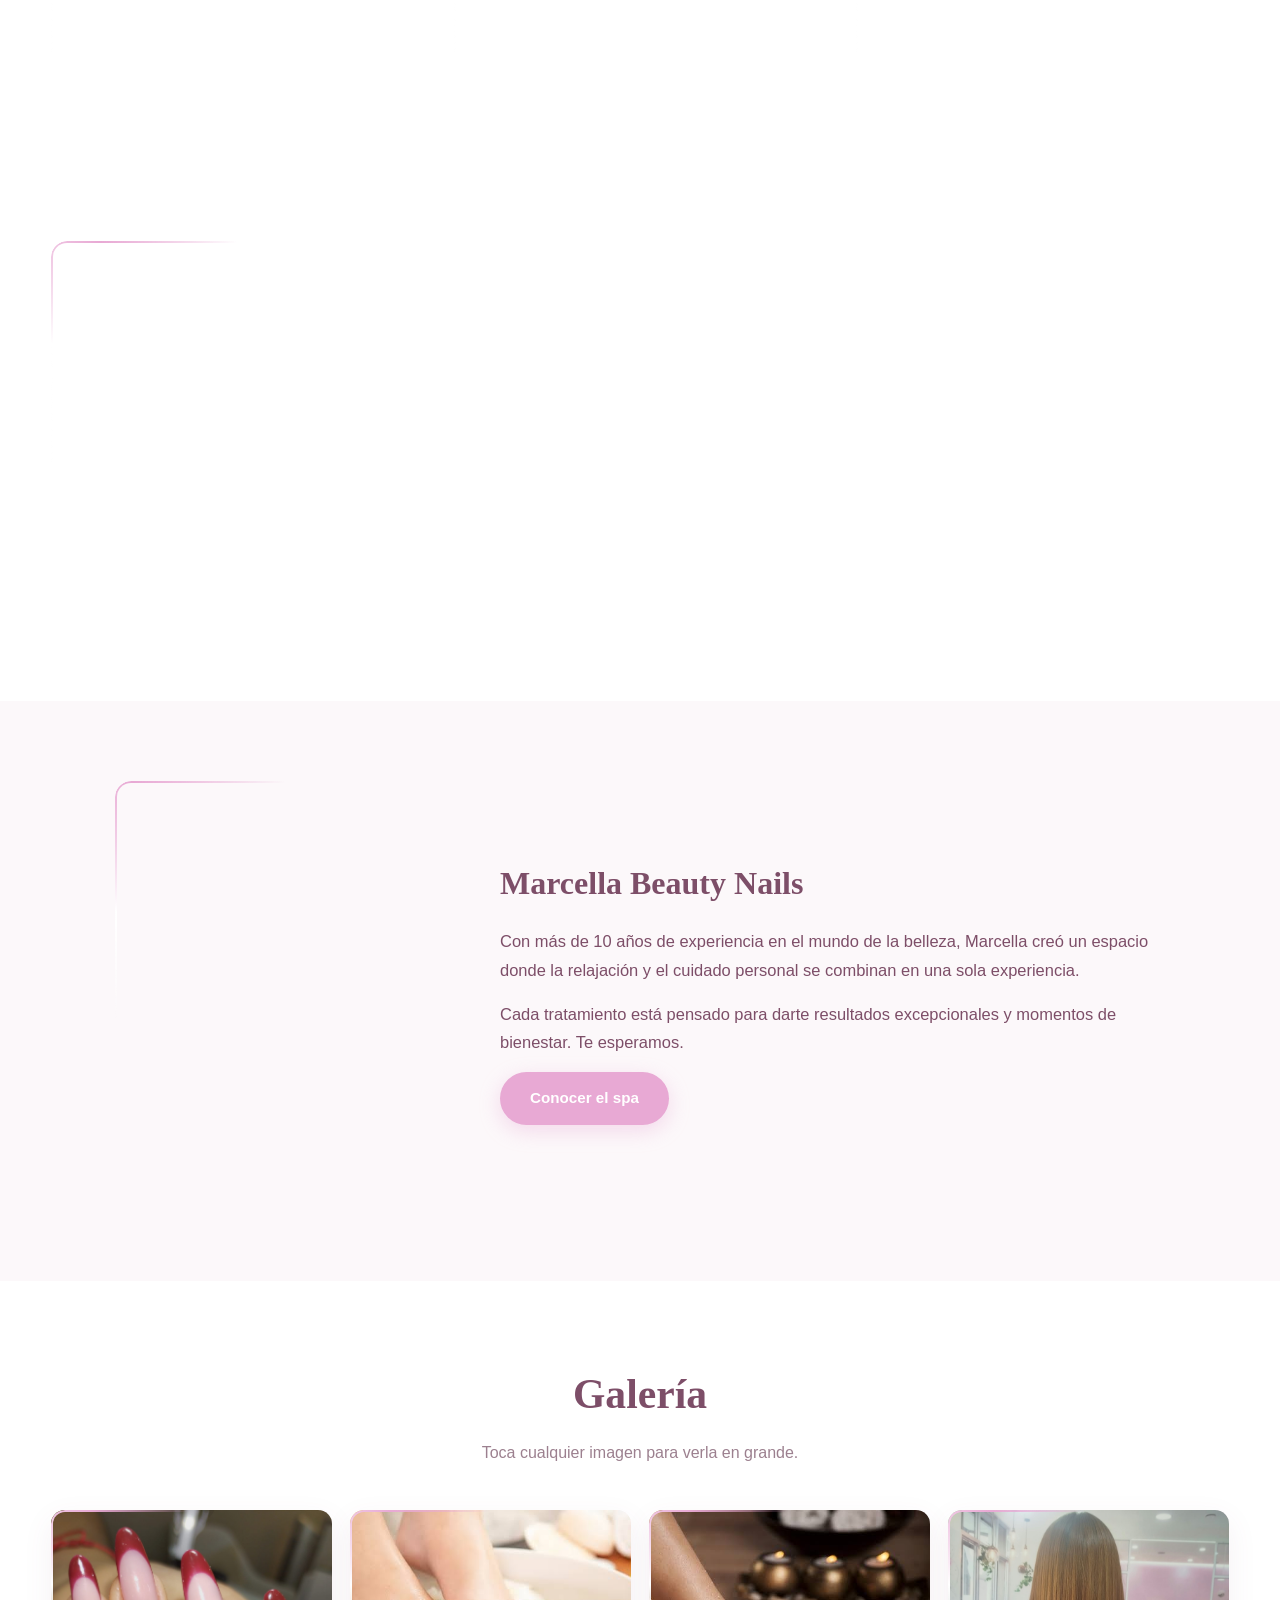
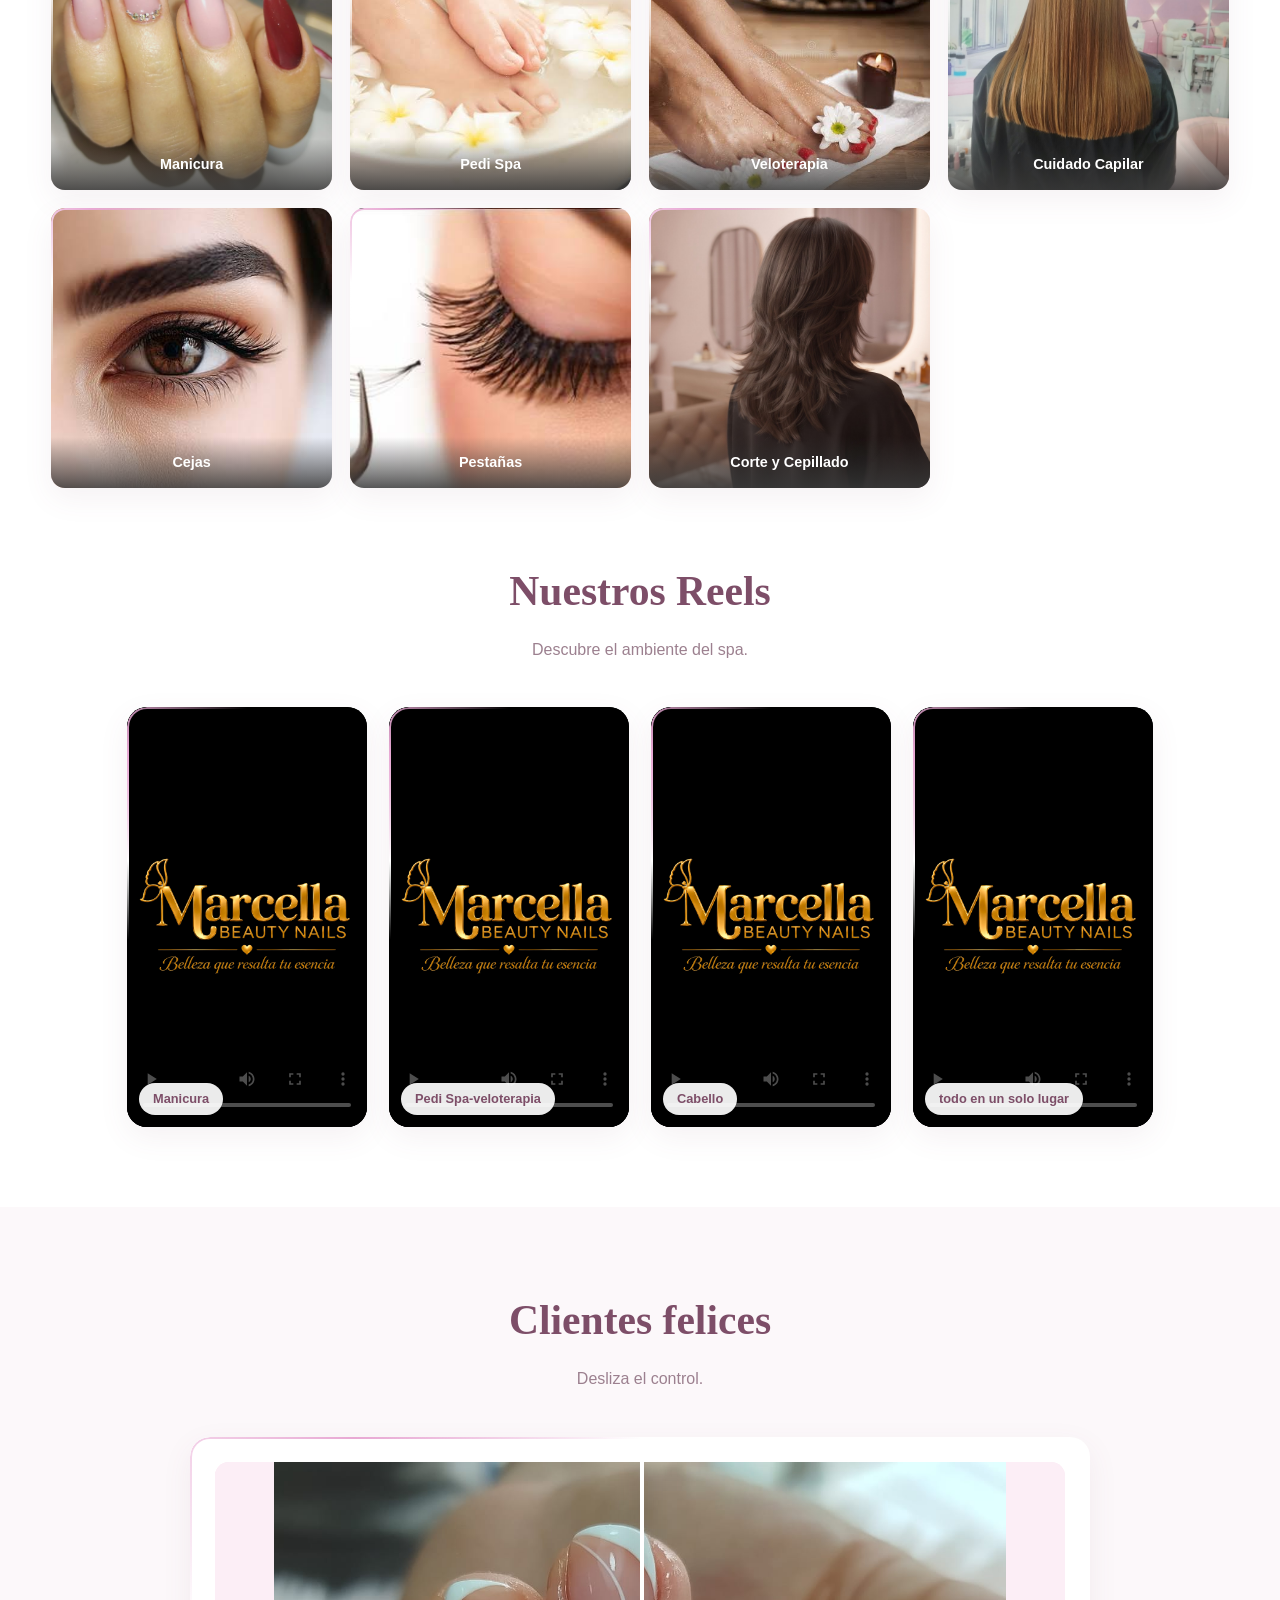
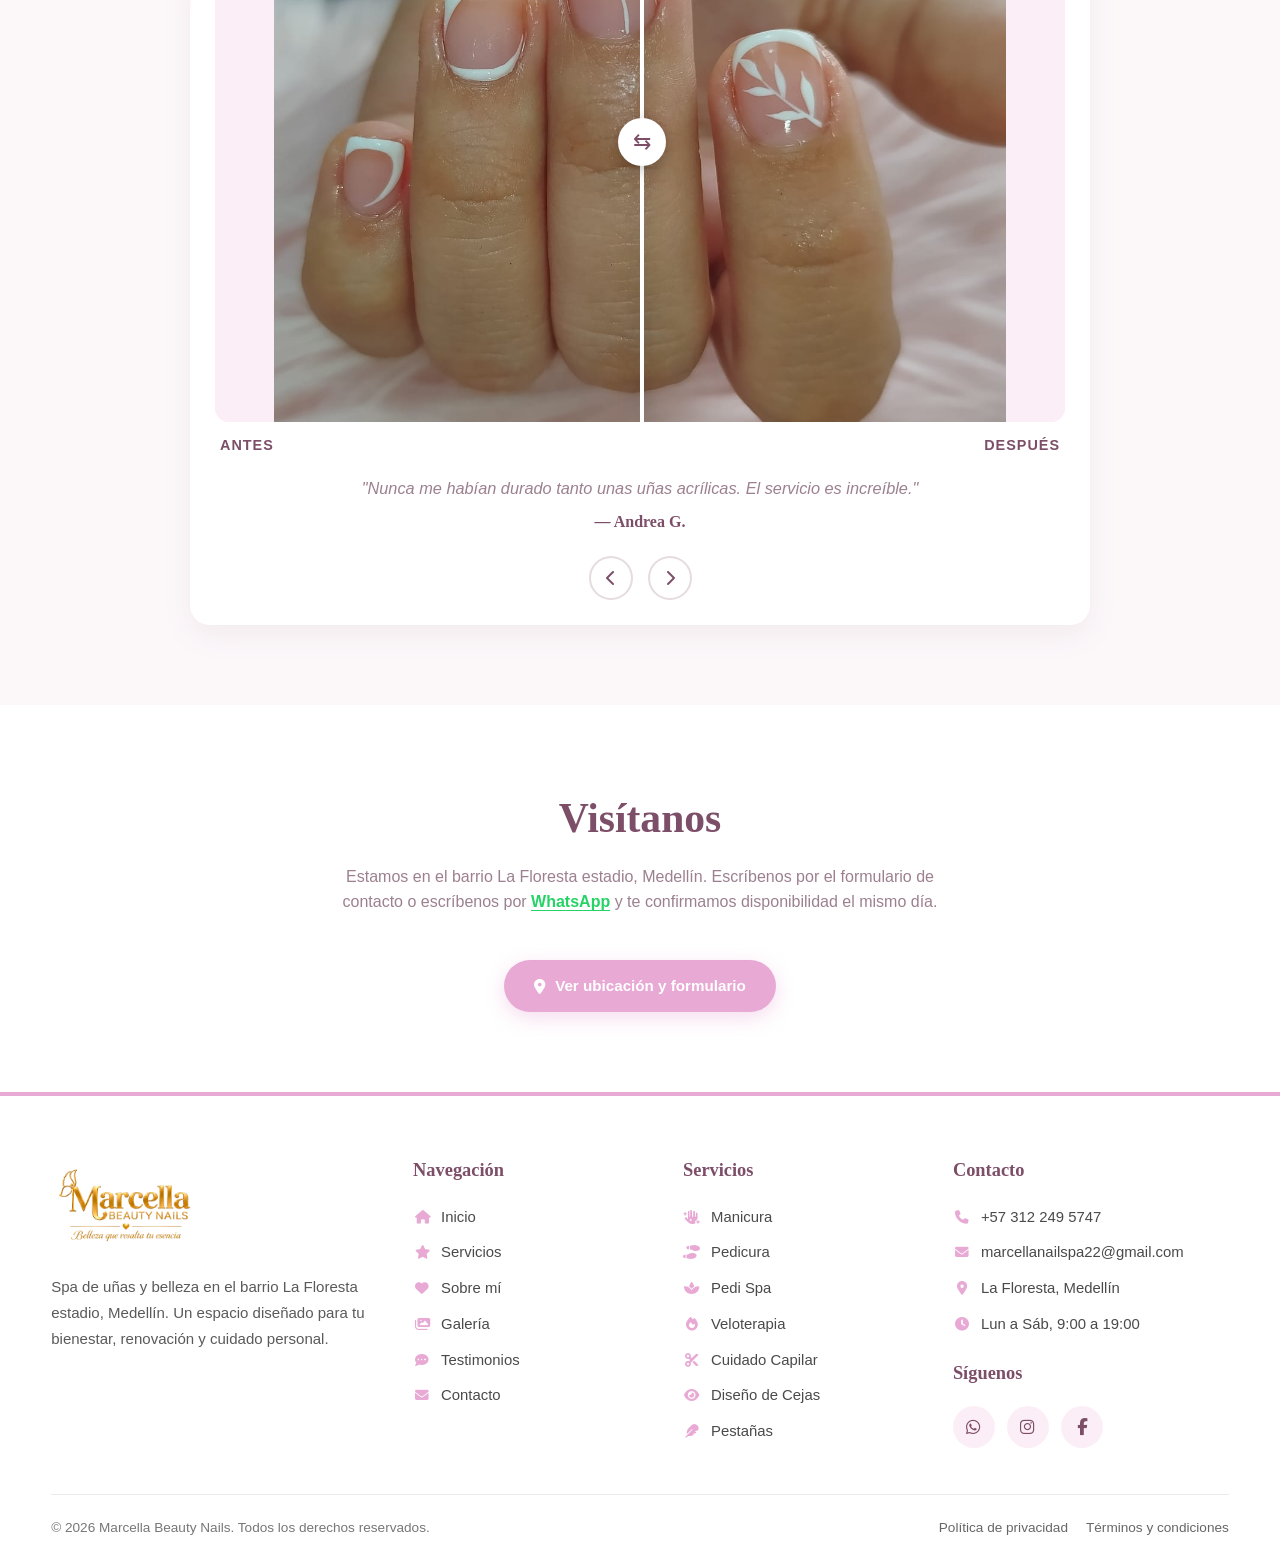
==== commit e79b38ef: "Fix: Sincronización de imágenes en carrusel de clientes felices" ====
--- a/index.html
+++ b/index.html
@@ -122,7 +122,7 @@
       <div id="particles-js" aria-hidden="true"></div>
       <div class="hero-content">
         <h1 class="animate-up">Realza tu belleza, <span>renueva tu energía</span></h1>
-        <p class="animate-up">Expertas en cuidado de uñas, pedi spa, veloterapia y salud capilar, en el barrio La Floresta de Medellín.</p>
+        <p class="animate-up">Experta en cuidado de uñas, pedi spa, veloterapia y salud capilar, en el barrio La Floresta,estadio-Medellín.</p>
         <div class="hero-acciones animate-up">
           <a href="contacto.html" class="btn btn-primary">Agendar cita</a>
           <a href="https://wa.me/573122495747?text=Hola%20Marcella%20Beauty%20Nails,%20deseo%20agendar%20una%20cita."
@@ -169,7 +169,7 @@
             <div class="flip-card-inner">
               <div class="flip-card-front">
                 <div class="card-image-wrapper">
-                  <img src="img/pedicura_3.jpg" alt="Servicio de Pedicura profesional" class="service-img" loading="lazy" />
+                  <img src="img/pedicure-1.jpg" alt="Servicio de Pedicura profesional" class="service-img" loading="lazy" />
                   <div class="service-overlay">
                     <i class="fa-solid fa-shoe-prints"></i>
                     <h3>Pedicura</h3>
@@ -211,7 +211,7 @@
             <div class="flip-card-inner">
               <div class="flip-card-front">
                 <div class="card-image-wrapper">
-                  <img src="IMG/veloterapia_spa.png" alt="Servicio de Veloterapia capilar" class="service-img" loading="lazy" />
+                  <img src="img/veloterapia_manos.jpg" alt="Veloterapia" class="service-img" loading="lazy" />
                   <div class="service-overlay">
                     <i class="fa-solid fa-fire"></i>
                     <h3>Veloterapia</h3>
@@ -220,8 +220,8 @@
                 </div>
               </div>
               <div class="flip-card-back">
-                <h3>Veloterapia capilar</h3>
-                <p>Sella las puntas abiertas con calor de vela y devuelve brillo y fuerza sin cortar el largo.</p>
+                <h3>Veloterapia</h3>
+                <p>Tratamiento de nutrición y relajación que hidrata y repara la piel seca, mientras el calor, la aromaterapia y los aceites esenciales ayudan a aliviar la tensión, estimular la circulación y reducir el estrés.</p>
                 <a href="veloterapia.html" class="service-link">Ver detalles <i class="fa-solid fa-arrow-right"></i></a>
               </div>
             </div>
@@ -305,7 +305,8 @@
             <div class="flip-card-inner">
               <div class="flip-card-front">
                 <div class="card-image-wrapper">
-                  <img src="img/logo_transparente_dorado_spa.png" alt="Marcella, fundadora del spa" class="service-img" loading="lazy" />
+                  <!-- Cambia solo la clase de la imagen en la sección Sobre Mí -->
+                  <img src="img/logo_transparente_dorado_spa.png" alt="Marcella, fundadora del spa" class="about-logo-img" loading="lazy" />
                   <div class="service-overlay">
                     <i class="fa-solid fa-heart"></i>
                     <h3>Marcella</h3>
@@ -341,39 +342,35 @@
         <p class="section-subtitle">Toca cualquier imagen para verla en grande.</p>
 
         <div class="gallery-grid">
-          <div class="gallery-item" data-title="Trabajo de Manicura" tabindex="0" role="button" aria-label="Ver imagen Trabajo de Manicura en grande">
-            <img src="https://images.unsplash.com/photo-1604654894610-df63bc536371?w=800&q=80" alt="Trabajo de manicura profesional" loading="lazy" />
+          <div class="gallery-item" data-title="Tus manos tienen el poder de crear, conectar y transformar. Hoy las consentimos para que sigan tocando el mundo con elegancia y seguridad." tabindex="0" role="button" aria-label="Ver imagen Trabajo de Manicura en grande">
+            <img src="img/uñas_despues_1.jpg" alt="Trabajo de manicura profesional" loading="lazy" />
             <span class="gallery-caption">Manicura</span>
           </div>
-          <div class="gallery-item" data-title="Pedi Spa Relajante" tabindex="0" role="button" aria-label="Ver imagen Pedi Spa Relajante en grande">
-            <img src="img/galeria/pedispa_1.jpg" alt="Resultado de pedi spa relajante" loading="lazy" />
+          <div class="gallery-item" data-title="Cada paso que das te acerca a tus sueños. Hoy te detienes un momento para agradecer el camino recorrido y renovar la fuerza de tus pasos." tabindex="0" role="button" aria-label="Ver imagen Pedi Spa Relajante en grande">
+            <img src="img/pedi_spa1.jpg" alt="Resultado de pedi spa relajante" loading="lazy" />
             <span class="gallery-caption">Pedi Spa</span>
           </div>
-          <div class="gallery-item" data-title="Resultado de Veloterapia" tabindex="0" role="button" aria-label="Ver imagen Resultado de Veloterapia en grande">
-            <img src="img/galeria/veloterapia_spa.png" alt="Resultado de veloterapia" loading="lazy" />
+          <div class="gallery-item" data-title="Permite que la calidez disuelva las tensiones del día. Hoy es el momento perfecto para encender tu luz interior y dejarte envolver por la paz." tabindex="0" role="button" aria-label="Ver imagen Resultado de Veloterapia en grande">
+            <img src="img/veloterapiaspa.jpg" alt="Resultado de veloterapia" loading="lazy" />
             <span class="gallery-caption">Veloterapia</span>
           </div>
-          <div class="gallery-item" data-title="Tratamiento Capilar" tabindex="0" role="button" aria-label="Ver imagen Tratamiento Capilar en grande">
-            <img src="img/galeria/cabello_fondo de spa.png" alt="Tratamiento capilar profesional" loading="lazy" />
+          <div class="gallery-item" data-title="Tu cabello es la corona que nunca te quitas. Hoy la nutrimos para que brille con la misma fuerza, vitalidad y confianza que llevas dentro." tabindex="0" role="button" aria-label="Ver imagen Tratamiento Capilar en grande">
+            <img src="img/galeria/cabello14.png" alt="Tratamiento capilar profesional" loading="lazy" />
             <span class="gallery-caption">Cuidado Capilar</span>
           </div>
-          <div class="gallery-item" data-title="Diseño de Cejas" tabindex="0" role="button" aria-label="Ver imagen Diseño de Cejas en grande">
+          <div class="gallery-item" data-title="La belleza comienza en el momento en que decides ser tú misma. Hoy alineamos tu mirada para que refleje la seguridad y el poder de tu esencia." tabindex="0" role="button" aria-label="Ver imagen Diseño de Cejas en grande">
             <img src="img/galeria/cejas_spa.jpg" alt="Diseño de cejas profesional" loading="lazy" />
             <span class="gallery-caption">Cejas</span>
           </div>
-          <div class="gallery-item" data-title="Extensiones de Pestañas" tabindex="0" role="button" aria-label="Ver imagen Extensiones de Pestañas en grande">
-            <img src="img/galeria/pestañasspa_punto_punto.jpg" alt="Extensiones de pestañas pelo a pelo" loading="lazy" />
+          <div class="gallery-item" data-title="Mira el mundo con asombro y parpadea con intención. Tu mirada hoy se expande para ver —y atraer— solo las cosas hermosas que mereces." tabindex="0" role="button" aria-label="Ver imagen Extensiones de Pestañas en grande">
+            <img src="img/galeria/pestañas_spa_punto_punto.jpg" alt="Extensiones de pestañas pelo a pelo" loading="lazy" />
             <span class="gallery-caption">Pestañas</span>
           </div>
-          <div class="gallery-item" data-title="Uñas con Sombreado" tabindex="0" role="button" aria-label="Ver imagen Uñas con Sombreado en grande">
+          <div class="gallery-item" data-title="Porque tú te lo mereces, atrévete a romper el molde con un diseño exclusivo que exalta tus rasgos y redefine tu estilo. Roba todas las miradas y sé el centro de atracción con un look impecable." tabindex="0" role="button" aria-label="Ver imagen Uñas con Sombreado en grande">
             <img src="img/galeria/corte_despues.jpg" alt="Uñas con sombreado elegante" loading="lazy" />
             <span class="gallery-caption">Corte y Cepillado</span>
           </div>
-          <div class="gallery-item" data-title="Uñas Acrílicas" tabindex="0" role="button" aria-label="Ver imagen Uñas Acrílicas en grande">
-            <img src="img/galeria/galeria_acrilicas.png" alt="Uñas acrílicas esculpidas" loading="lazy" />
-            <span class="gallery-caption">Acrílicas</span>
-          </div>
-        </div>
+         </div>
 
         <!-- ============================================================
              VIDEOS VERTICALES (Reels) - 4 contenedores nativos HTML5
@@ -383,22 +380,22 @@
 
         <div class="videos-grid">
           <div class="video-item">
-            <video controls preload="metadata" playsinline poster="img/galeria/manicura_spa1.jpg">
+            <video controls preload="metadata" playsinline poster="img/logo_transparente_dorado_spa.png">
               <source src="videos/uñas_acrilicas.mp4" type="video/mp4" />
               Tu navegador no soporta el elemento video.
             </video>
             <span class="video-label">Manicura</span>
           </div>
           <div class="video-item">
-            <video controls preload="metadata" playsinline poster="img/galeria/pedispa_1.jpg">
-              <source src="videos/reel-pedispa.mp4" type="video/mp4" />
+            <video controls preload="metadata" playsinline poster="img/logo_transparente_dorado_spa.png">
+              <source src="videos/pedispa_veloterapia.mp4" type="video/mp4" />
               Tu navegador no soporta el elemento video.
             </video>
-            <span class="video-label">Pedi Spa</span>
+            <span class="video-label">Pedi Spa-veloterapia</span>
           </div>
           <div class="video-item">
-            <video controls preload="metadata" playsinline poster="img/galeria/cabello_spa2.jpg">
-              <source src="videos/cabellocorreccion_color_.mp4" type="video/mp4" />
+            <video controls preload="metadata" playsinline poster="img/logo_transparente_dorado_spa.png">
+              <source src="videos/cabellospa_2.mp4" type="video/mp4" />
               Tu navegador no soporta el elemento video.
             </video>
             <span class="video-label">Cabello</span>
@@ -420,12 +417,12 @@
     <section id="testimonios" class="section section-alt">
       <div class="container">
         <h2 class="section-title">Clientes felices</h2>
-        <p class="section-subtitle">Desliza el control para comparar resultados reales.</p>
+        <p class="section-subtitle">Desliza el control.</p>
 
         <div class="antes-despues">
           <div class="ad-slider" id="ad-slider" role="slider" aria-label="Comparador Antes y Después" aria-valuemin="0" aria-valuemax="100" aria-valuenow="50" tabindex="0">
-            <img class="ad-img despues" id="ad-despues" src="https://images.unsplash.com/photo-1604654894610-df63bc536371?w=1200&q=80" alt="Resultado después del servicio de manicura" />
-            <img class="ad-img antes"   id="ad-antes"   src="https://images.unsplash.com/photo-1610992015732-2449b76344bc?w=1200&q=80" alt="Estado antes del servicio de manicura" />
+            <img class="ad-img despues" id="ad-despues" src="img/galeria/galeria_acrilicas.png" alt="Resultado después del servicio de manicura" />
+            <img class="ad-img antes"   id="ad-antes"   src="img/galeria/manicura_2.png" alt="Estado antes del servicio de manicura" />
             <div class="ad-handle" id="ad-handle" aria-hidden="true"></div>
           </div>
           <div class="ad-labels"><span>ANTES</span><span>DESPUÉS</span></div>
@@ -438,6 +435,42 @@
             <button type="button" class="ad-next" aria-label="Testimonio siguiente"><i class="fa-solid fa-chevron-right"></i></button>
           </div>
         </div>
+
+        <!-- ===== DATOS DE LOS TESTIMONIOS (no se ven en la página; alimentan el comparador) =====
+             Para agregar uno nuevo: copia un bloque <div class="ad-item"> completo, pégalo al final
+             y cambia las rutas de las 2 <img>, el texto y el autor. Guarda tus fotos en img/testimonios/ ===== -->
+        <div class="ad-datos" id="ad-datos" hidden>
+          <div class="ad-item">
+            <img class="t-antes" src="img/galeria_manicura.png" alt="Antes del servicio de Andrea G." loading="lazy" />
+            <img class="t-despues" src="img/galeria_acrilicas.png" alt="Después del servicio de Andrea G." loading="lazy" />
+            <p class="t-texto">Nunca me habían durado tanto unas uñas acrílicas. El servicio es increíble.</p>
+            <p class="t-autor">Andrea G.</p>
+          </div>
+          <div class="ad-item">
+            <img class="t-antes" src="img/galeria/cabello13.jpeg" alt="Antes del servicio de Lina" loading="lazy" />
+            <img class="t-despues" src="img/galeria/cabello14.png" alt="Después del servicio de Lina" loading="lazy" />
+            <p class="t-texto">Excelente servicio de hidratación de cabello, quedó sedoso y con un brillo increíble.</p>
+            <p class="t-autor">Lina</p>
+          </div>
+          <div class="ad-item">
+            <img class="t-antes" src="img/galeria/pedicura_spaantes.jpg" alt="Antes del servicio de Natalia" loading="lazy" />
+            <img class="t-despues" src="img/galeria/pedicura_spadespues.jpg" alt="Después del servicio de Natalia" loading="lazy" />
+            <p class="t-texto">Las uñas de mis pies quedaron muy pulidas y perfectas, una atención impecable.</p>
+            <p class="t-autor">Natalia</p>
+          </div>
+          <div class="ad-item">
+            <img class="t-antes" src="img/galeria/cabello7.jpeg" alt="Antes del servicio de Alejandra" loading="lazy" />
+            <img class="t-despues" src="img/galeria/cabello8.jpeg" alt="Después del servicio de Alejandra" loading="lazy" />
+            <p class="t-texto">El corte de cabello me quedó genial, justo el estilo moderno que estaba buscando.</p>
+            <p class="t-autor">Alejandra</p>
+          </div>
+          <div class="ad-item">
+            <img class="t-antes" src="img/galeria/cabello1.jpeg" alt="Antes del servicio de Milena" loading="lazy" />
+            <img class="t-despues" src="img/galeria/cabello2.jpeg" alt="Después del servicio de Milena" loading="lazy" />
+            <p class="t-texto">Mi cabello estaba súper maltratado por procesos anteriores y Marcella Beauty Nails lo restauró por completo.</p>
+            <p class="t-autor">Milena</p>
+          </div>
+          </div>
       </div>
     </section>
 
--- a/style.css
+++ b/style.css
@@ -368,16 +368,11 @@
   overflow: hidden;
 }
 .service-img {
-    width: 95%;                 /* Incremeantado de 85% a 95% para aprovechar casi todo el ancho disponible */
-    max-width: 300px;           /* Incrementado de 220px a 270px para que se expanda más en pantallas grandes */
-    height: auto;               /* Mantiene la proporción perfecta */
-    margin: 80px auto 0 auto;   /* Centra horizontalmente y reduce levemente el margen superior para dar espacio */
-    display: block;             
-    object-fit: contain;        /* Mantiene el logo siempre completo y visible */
+    width: 100%;
+    height: 100%;
+    object-fit: cover; /* Esto hace que las fotos de servicios vuelvan a pantalla completa */
     transition: transform 1.2s ease-in-out;
 }
-
-
 .flip-card:hover .service-img,
 .flip-card:focus-visible .service-img {
   transform: scale(1.12);
@@ -721,15 +716,17 @@
 .ad-slider {
   position: relative;
   width: 100%;
-  height: 420px;
+  height: 560px;                  /* más alto para que la foto se vea completa */
   border-radius: 14px;
   overflow: hidden;
   user-select: none;
+  background: var(--color-acento);
 }
 .ad-img {
   position: absolute; inset: 0;
   width: 100%; height: 100%;
-  object-fit: cover;
+  object-fit: contain;            /* muestra la imagen completa, sin recortar */
+  background: var(--color-acento);
   transition: opacity 0.6s ease;
 }
 .ad-img.antes { z-index: 2; }
@@ -821,16 +818,17 @@
 
 .service-image {
   width: 100%;
-  max-width: 640px;
-  height: 360px;
-  object-fit: cover;
+  max-width: 400px;           /* 💡 Reducimos un poco el ancho máximo para equilibrar la tarjeta */
+  height: 480px;              /* 💡 INCREMENTADO de 360px a 480px para dar espacio vertical a los 4 dedos */
+  object-fit: cover;          /* Mantiene el diseño expandido sin bordes vacíos a los lados */
+  object-position: center top;/* 💡 Alinea el encuadre arriba para revelar las uñas superiores por completo */
   margin: 0 auto 30px;
   border-radius: var(--radio);
   box-shadow: var(--sombra-hover);
   background-color: var(--color-acento);
-  /* [MEJORA PASO 3]: Efecto hover zoom homogéneo para tarjetas de servicios en páginas secundarias */
   transition: transform 0.4s cubic-bezier(0.25, 0.8, 0.25, 1), box-shadow 0.4s ease;
 }
+
 .service-image:hover {
   transform: translateY(-4px) scale(1.02);
   box-shadow: 0 20px 40px rgba(125, 78, 104, 0.2);
@@ -1421,7 +1419,7 @@
 
   .videos-grid { gap: 16px; }
   .video-item { flex: 0 0 200px; height: 360px; }
-  .ad-slider { height: 320px; }
+  .ad-slider { height: 400px; }
 
   /* Ajustes de página de detalle en móvil */
   .service-detail { padding: calc(var(--alto-header) + 40px) 0 60px; }
@@ -1430,4 +1428,50 @@
   .service-description { font-size: 0.98rem; }
   .service-description h2 { font-size: 1.3rem; margin-top: 28px; }
   .otros-servicios-lista a { padding: 8px 16px; font-size: 0.85rem; }
+}
+.about-logo-img {
+    width: 95%;
+    max-width: 270px;
+    height: auto;
+    margin: 25px auto 0 auto;
+    display: block;
+    object-fit: contain; /* Controla exclusivamente el logo dorado */
+    transition: transform 1.2s ease-in-out;
+}
+
+/* Efecto hover exclusivo para el logo de la fundadora */
+.flip-card:hover .about-logo-img {
+    transform: scale(1.12);
+}
+/* =========================================================================
+   Ajuste exclusivo para videos de la sección Nuestros Reels
+   ========================================================================= */
+.videos-grid .video-item video {
+    object-fit: contain;     /* Muestra el logo completo sin recortarlo */
+    background-color: #000;  /* Mantiene el fondo negro estético de la tarjeta */
+}
+/* =========================================================================
+   CAMBIO DE COLORES SIN ALTERAR EL FONDO ORIGINAL DEL BANNER
+   ========================================================================= */
+
+/* Título principal en un tono Palo de Rosa profundo y legible */
+.hero h1 {
+  color: #61354c !important; /* Palo de rosa oscuro de alta visibilidad */
+  text-shadow: 0px 2px 4px rgba(125, 78, 104, 0.15);
+}
+
+/* Segunda línea del título en un degradado Dorado Oro Metálico */
+.hero h1 span {
+  background: linear-gradient(135deg, #bd913c 0%, #e3ba64 50%, #997123 100%);
+  -webkit-background-clip: text;
+  -webkit-text-fill-color: transparent;
+  font-weight: 800;
+  filter: drop-shadow(0px 1px 2px rgba(0, 0, 0, 0.1));
+  display: block; /* Mantiene la separación de línea original */
+}
+
+/* Párrafo descriptivo más oscuro para un contraste óptimo */
+.hero p {
+  color: #2e2e2e !important; 
+  font-weight: 600;
 }
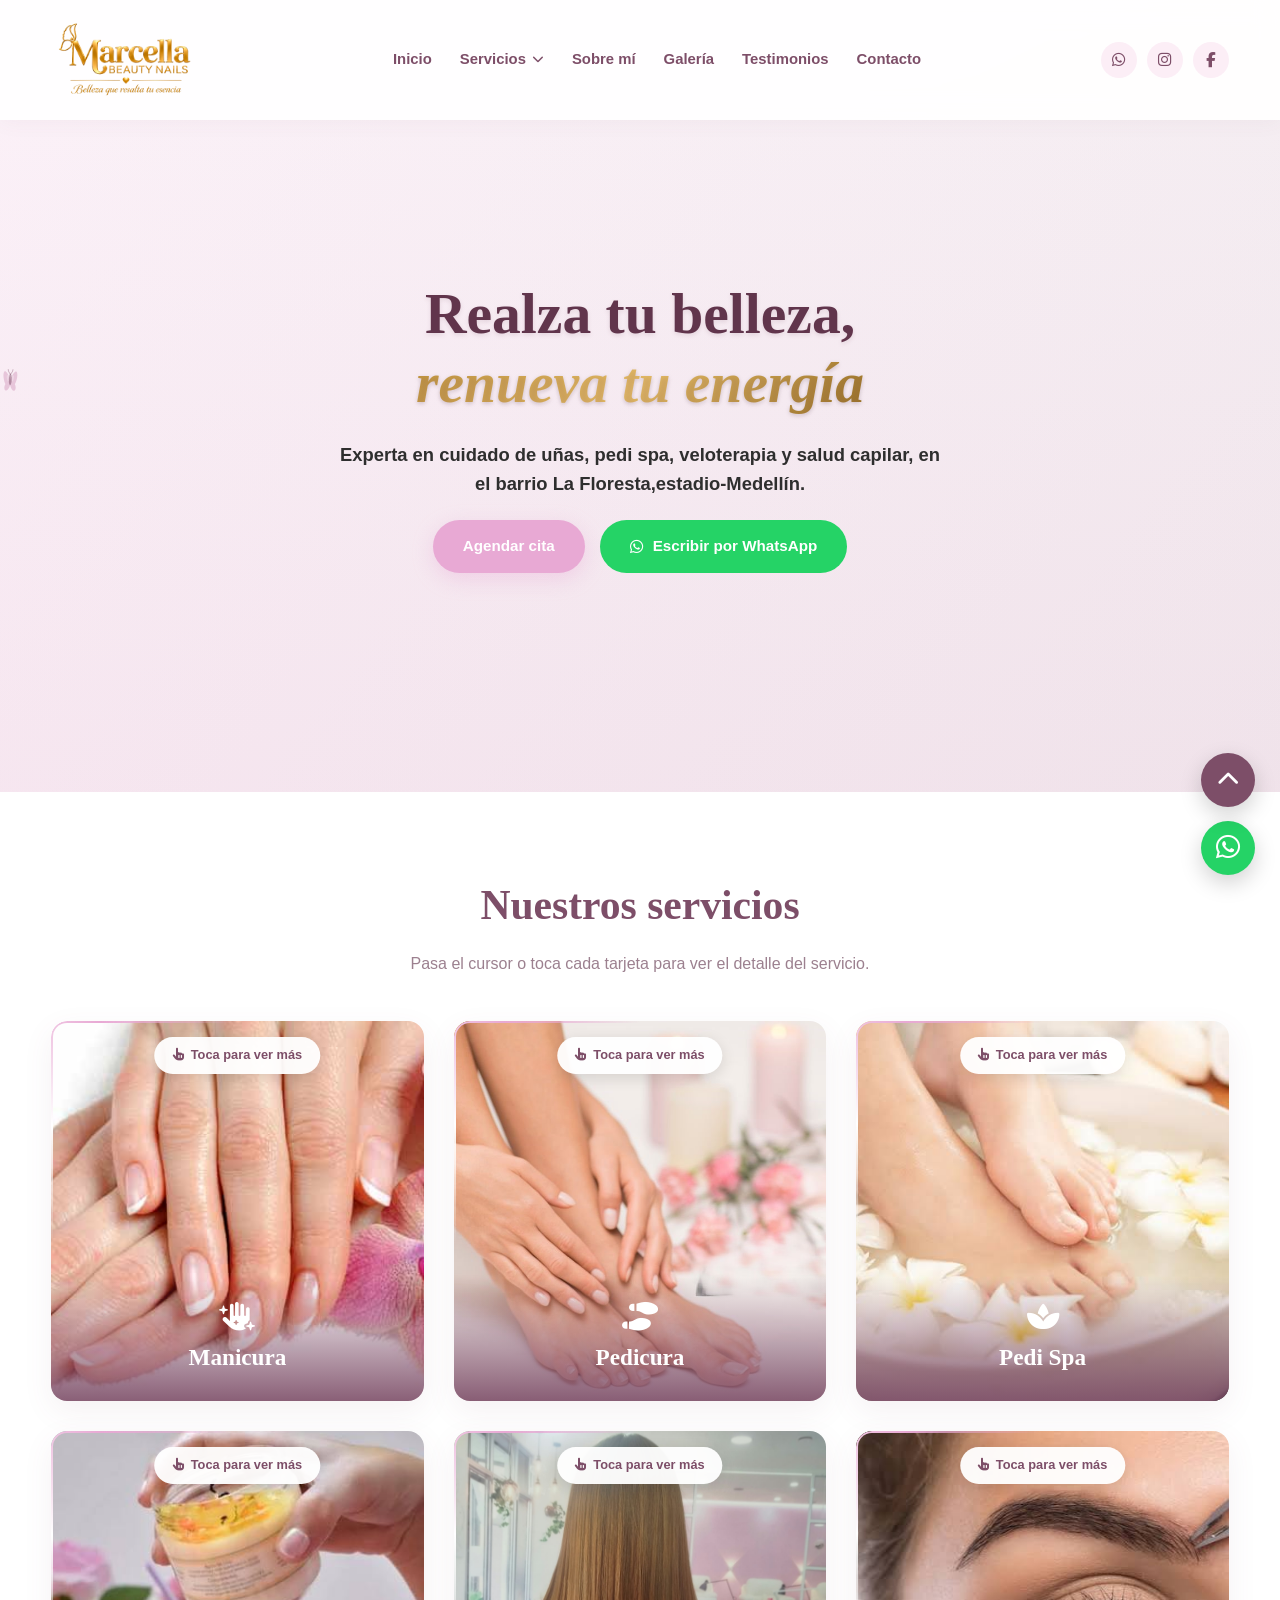
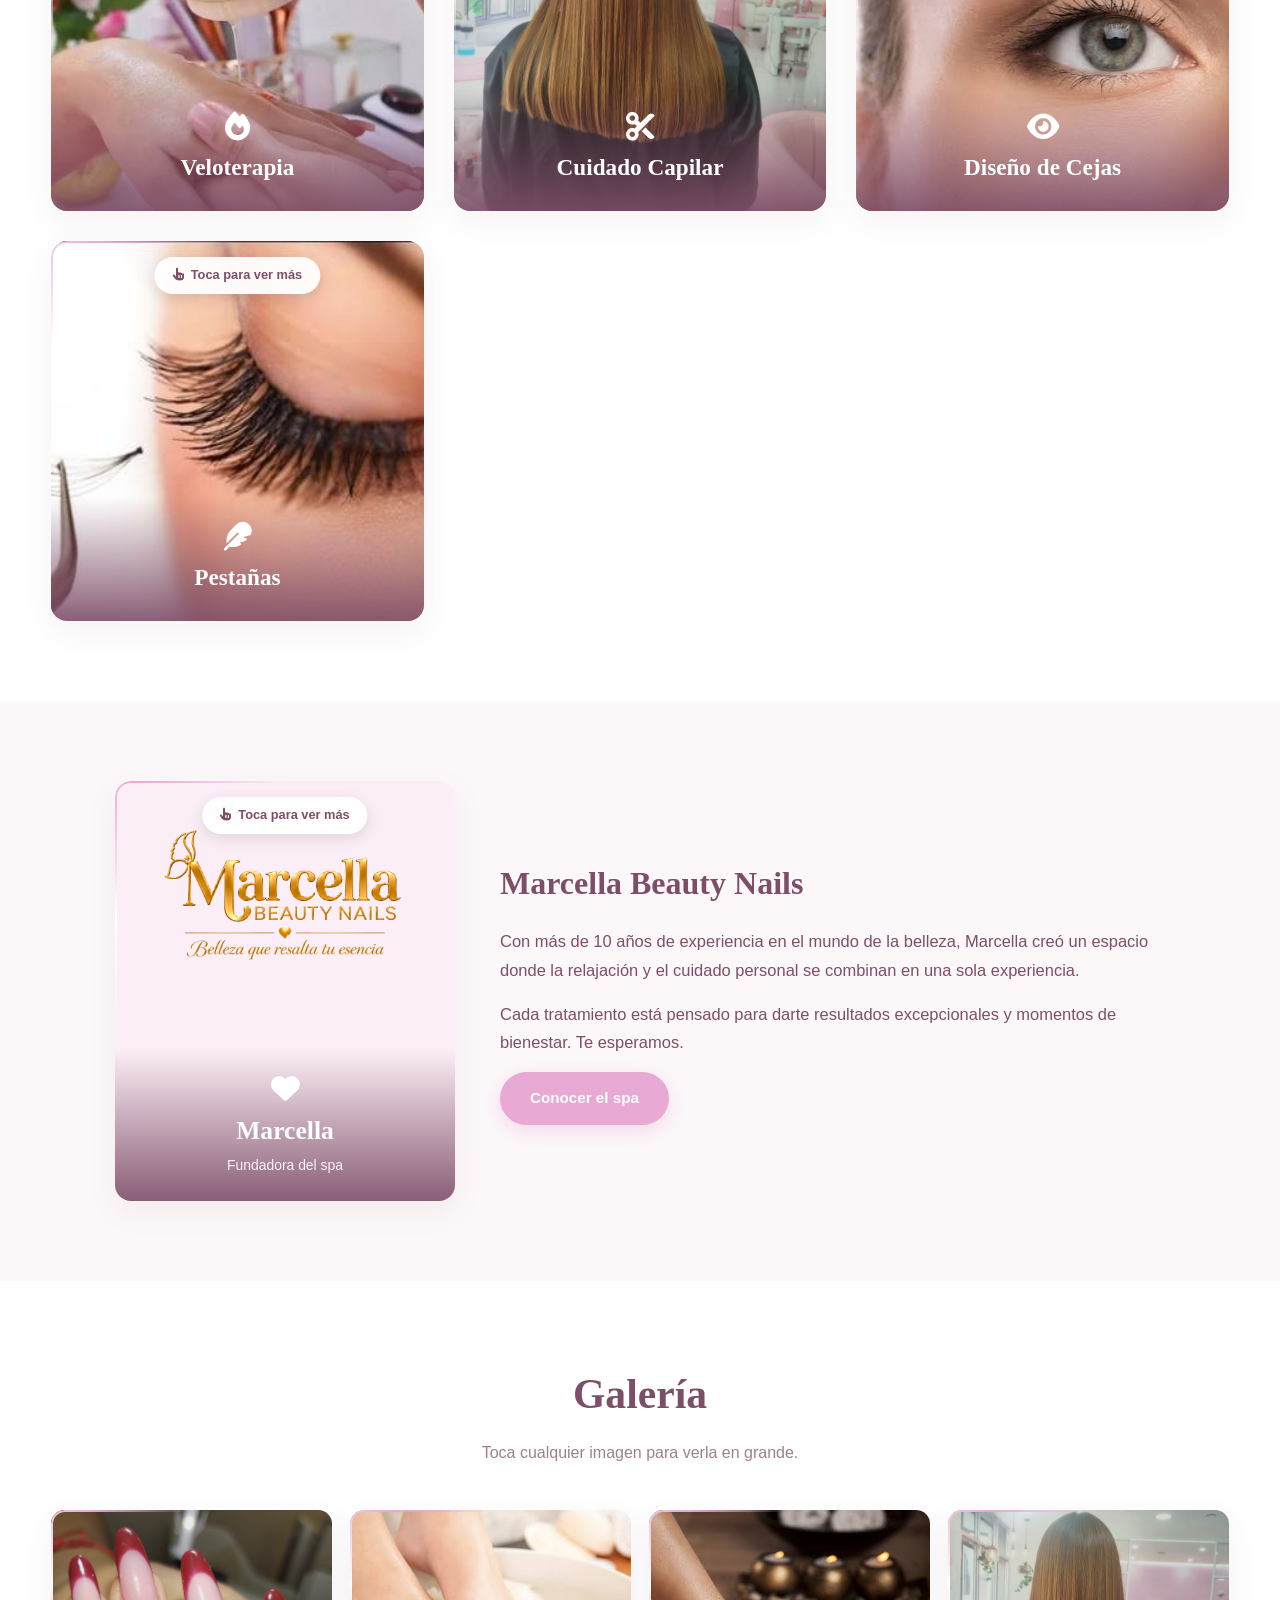
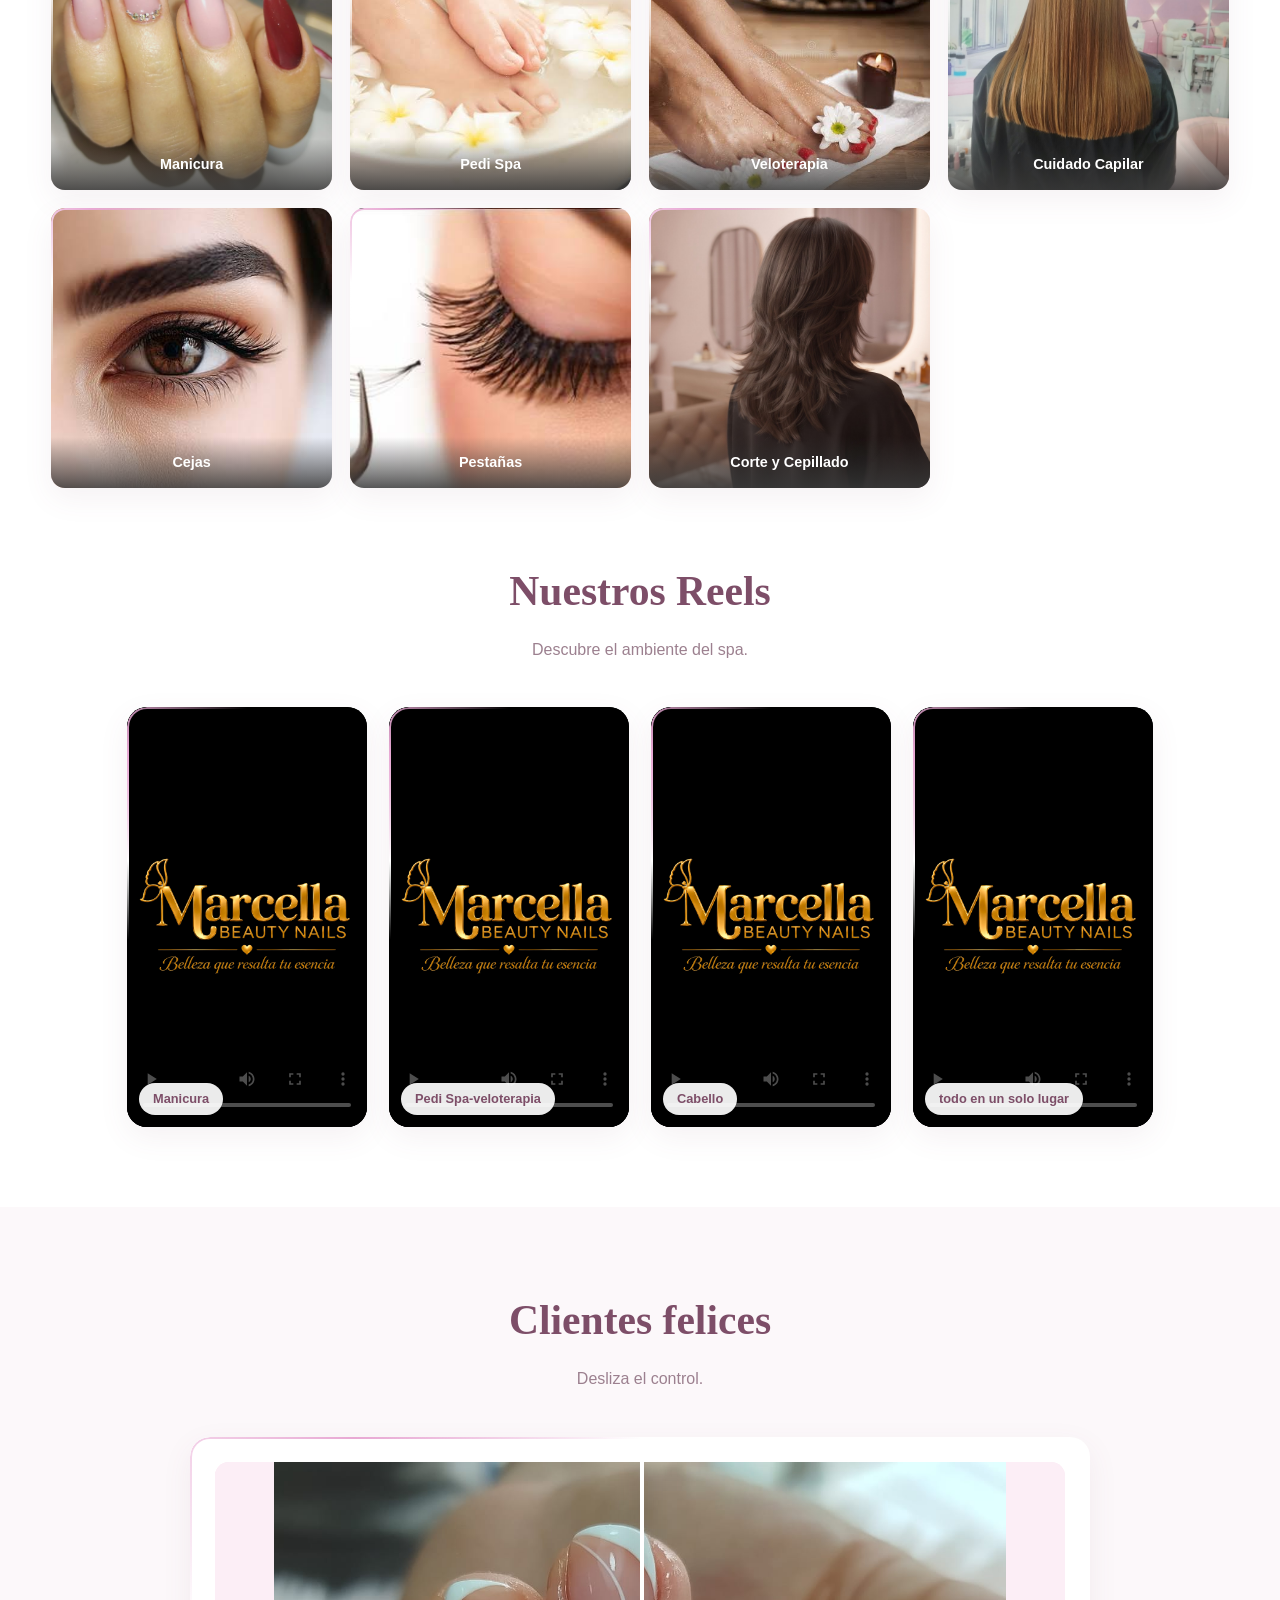
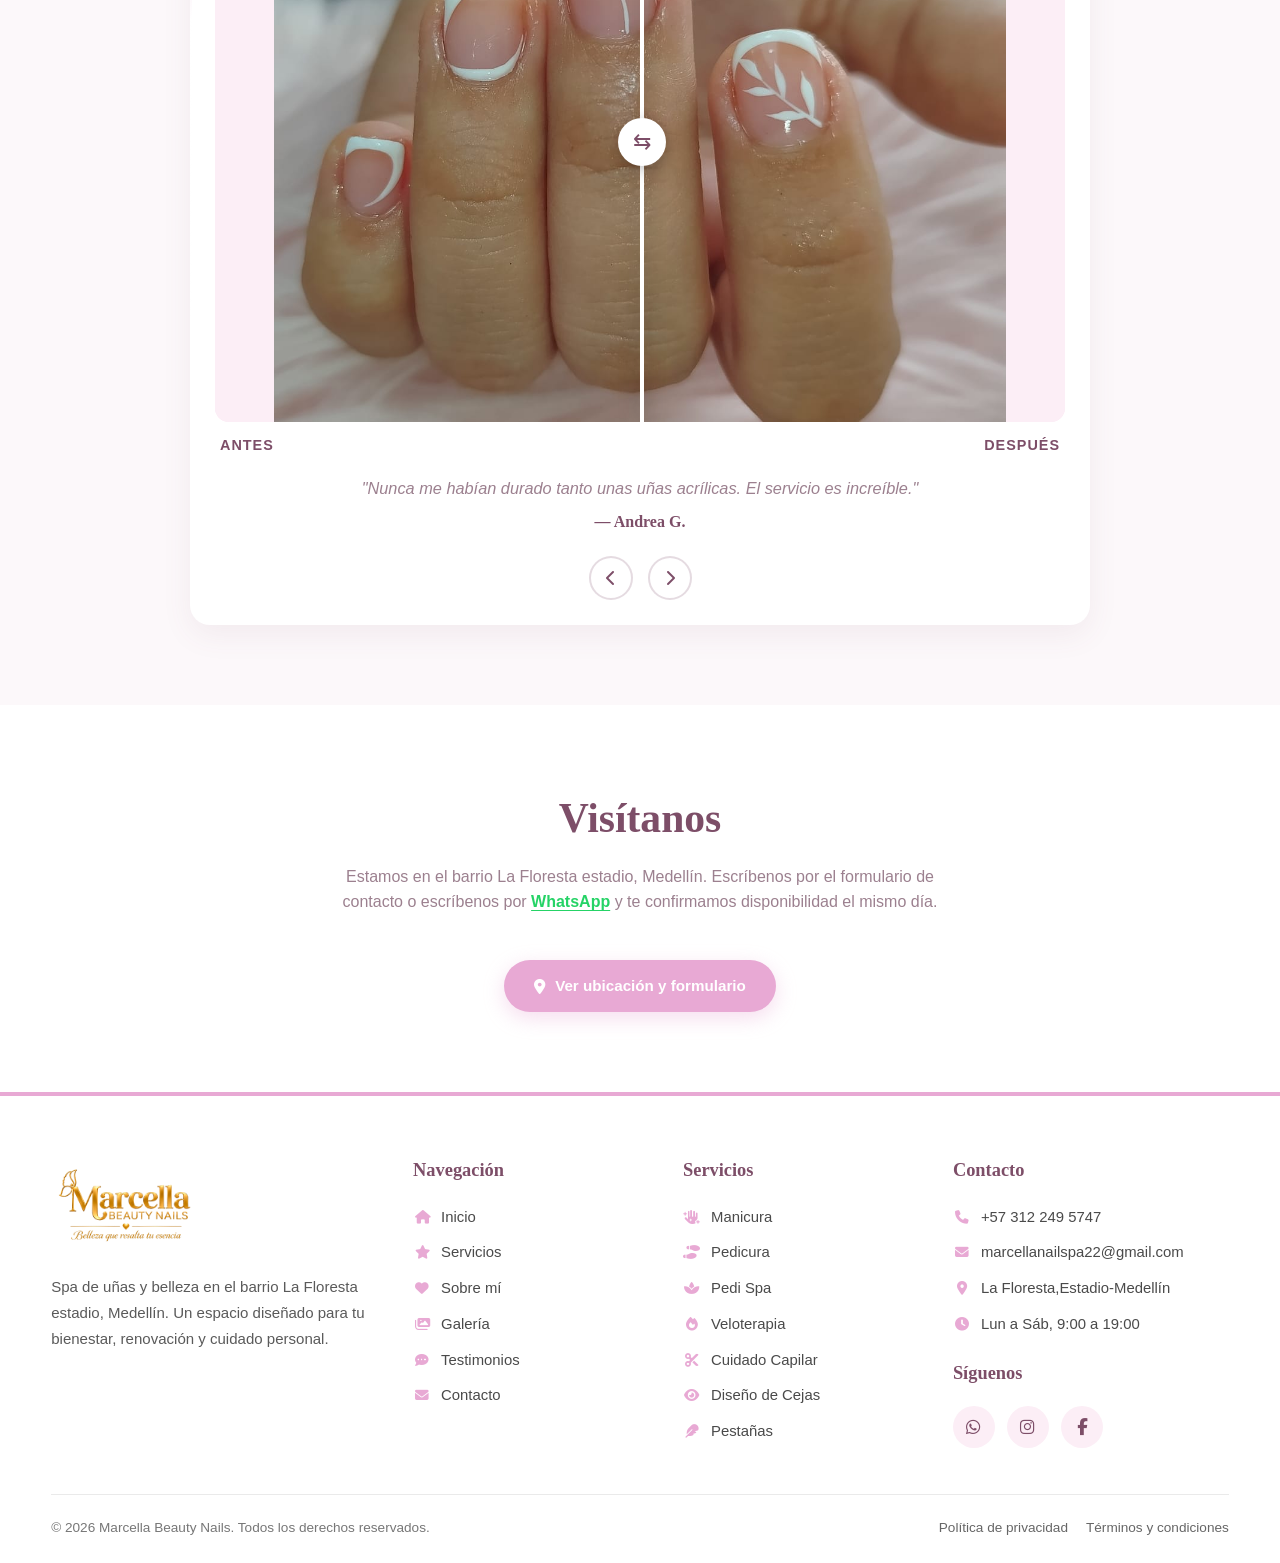
==== commit 2f3b19eb: "Fix: ajuste de correo electronico en seccion contacto" ====
--- a/index.html
+++ b/index.html
@@ -542,7 +542,7 @@
           <ul class="footer-menu">
             <li><a href="tel:+573122495747"><i class="fa-solid fa-phone"></i> +57 312 249 5747</a></li>
             <li><a href="mailto:marcellanailspa22@gmail.com"><i class="fa-solid fa-envelope"></i> marcellanailspa22@gmail.com</a></li>
-            <li><a href="https://maps.google.com/?q=Marcella+Beauty+Nails+La+Floresta+Medellin" target="_blank" rel="noopener noreferrer"><i class="fa-solid fa-location-dot"></i> La Floresta, Medellín</a></li>
+            <li><a href="https://maps.google.com/?q=Marcella+Beauty+Nails+La+Floresta+Medellin" target="_blank" rel="noopener noreferrer"><i class="fa-solid fa-location-dot"></i> La Floresta,Estadio-Medellín</a></li>
             <li><a href="contacto.html"><i class="fa-solid fa-clock"></i> Lun a Sáb, 9:00 a 19:00</a></li>
           </ul>
 
